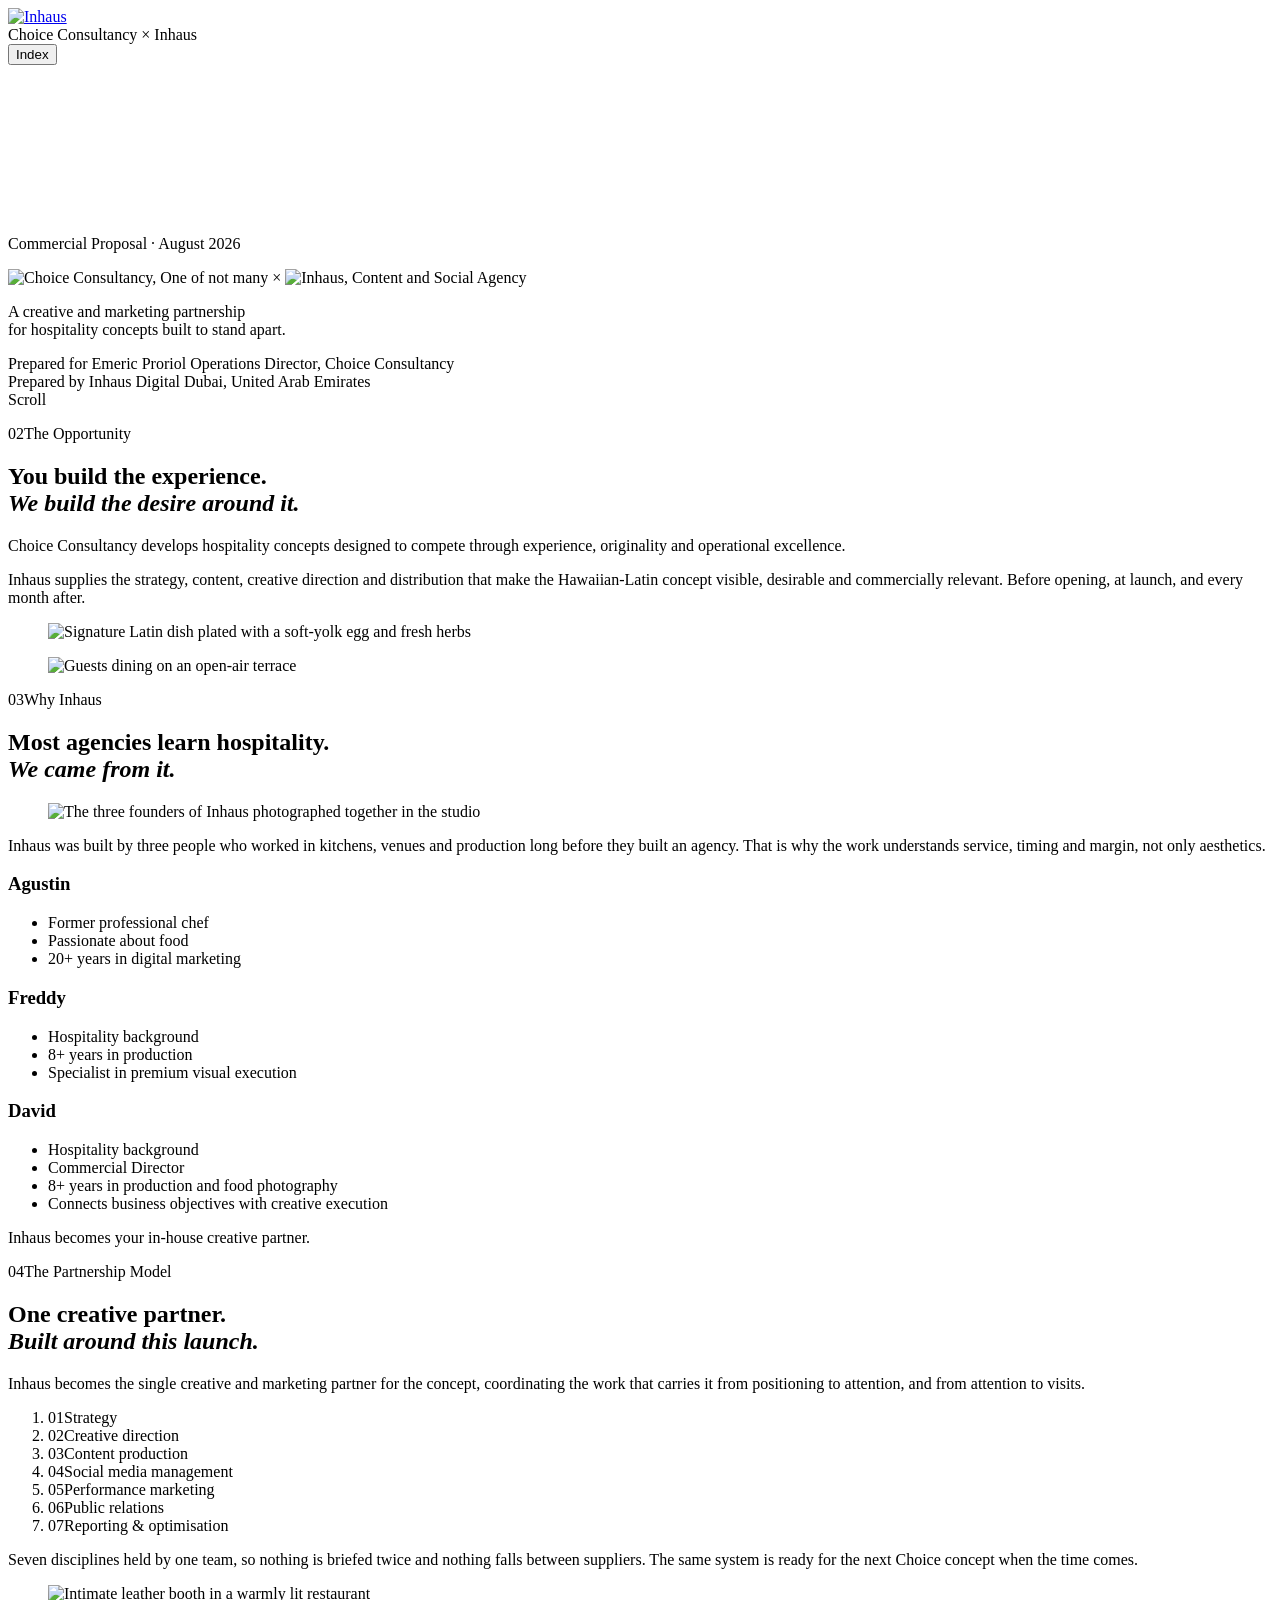
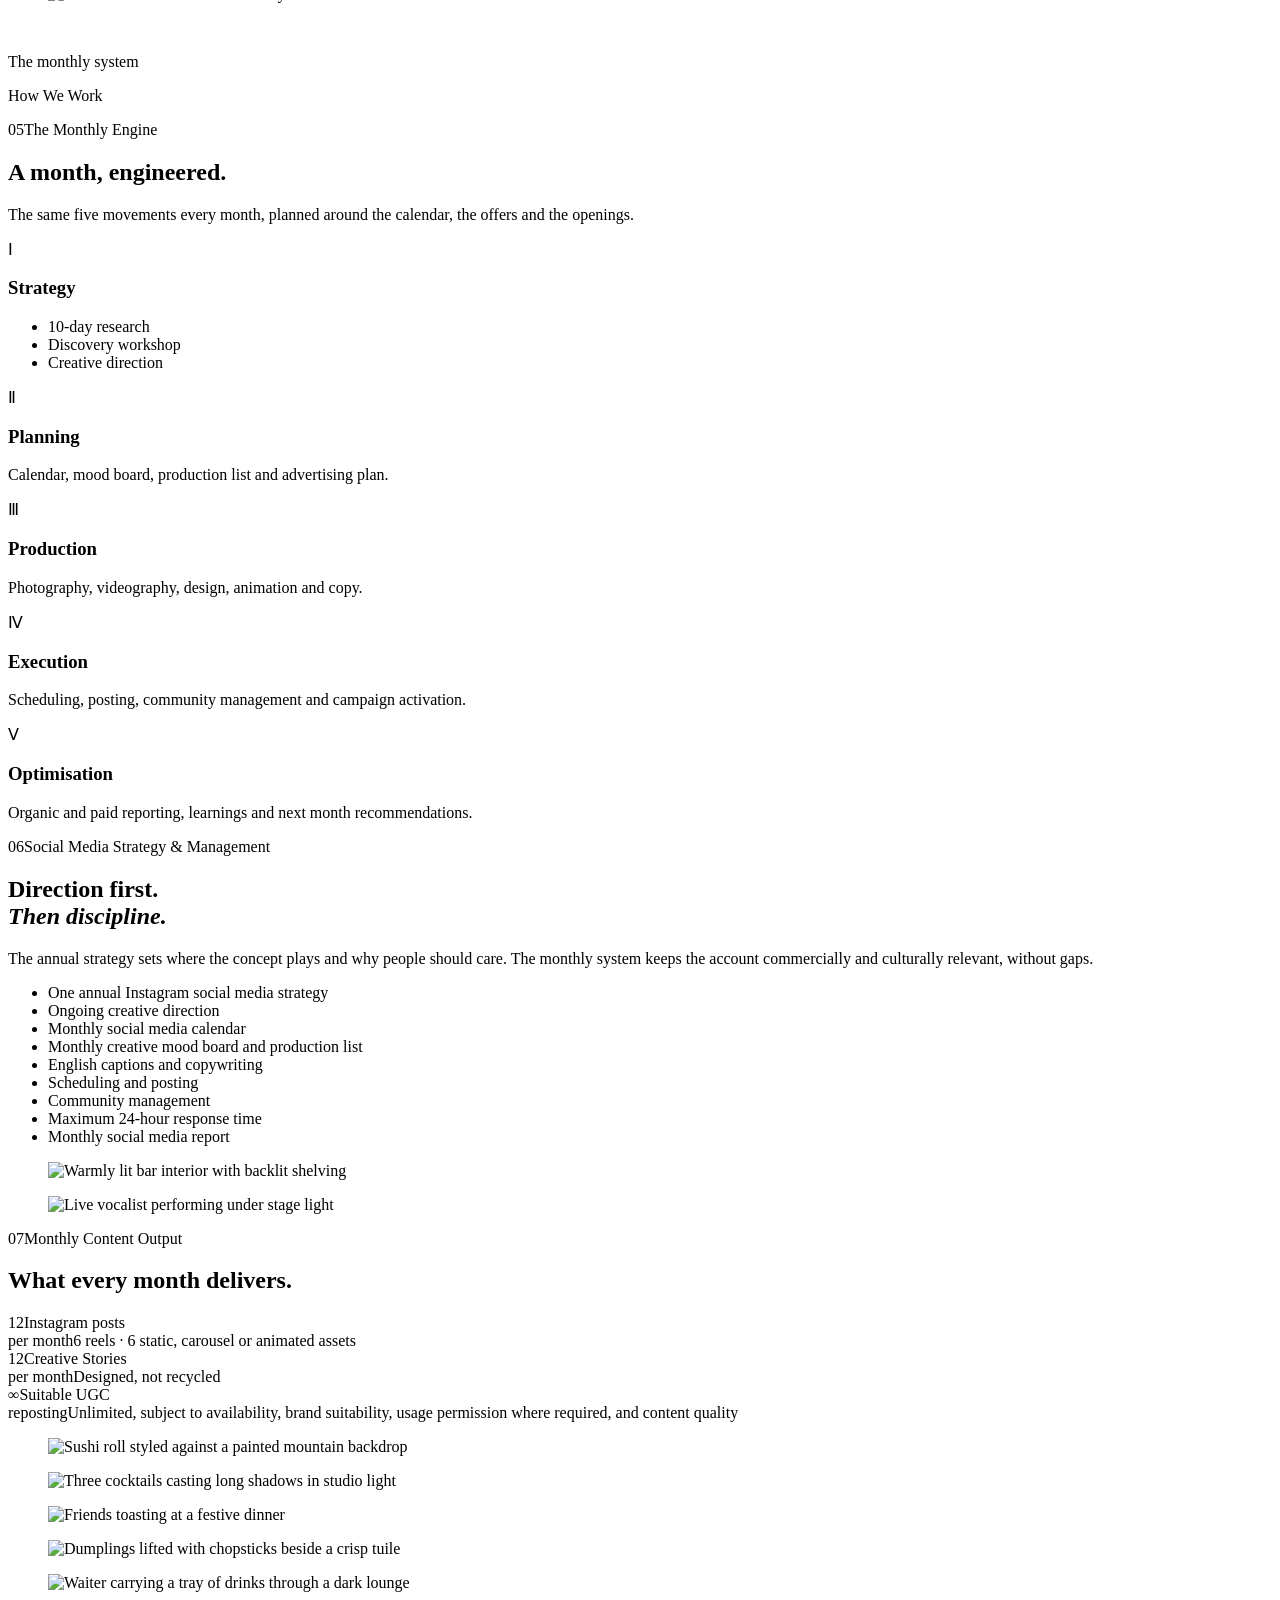
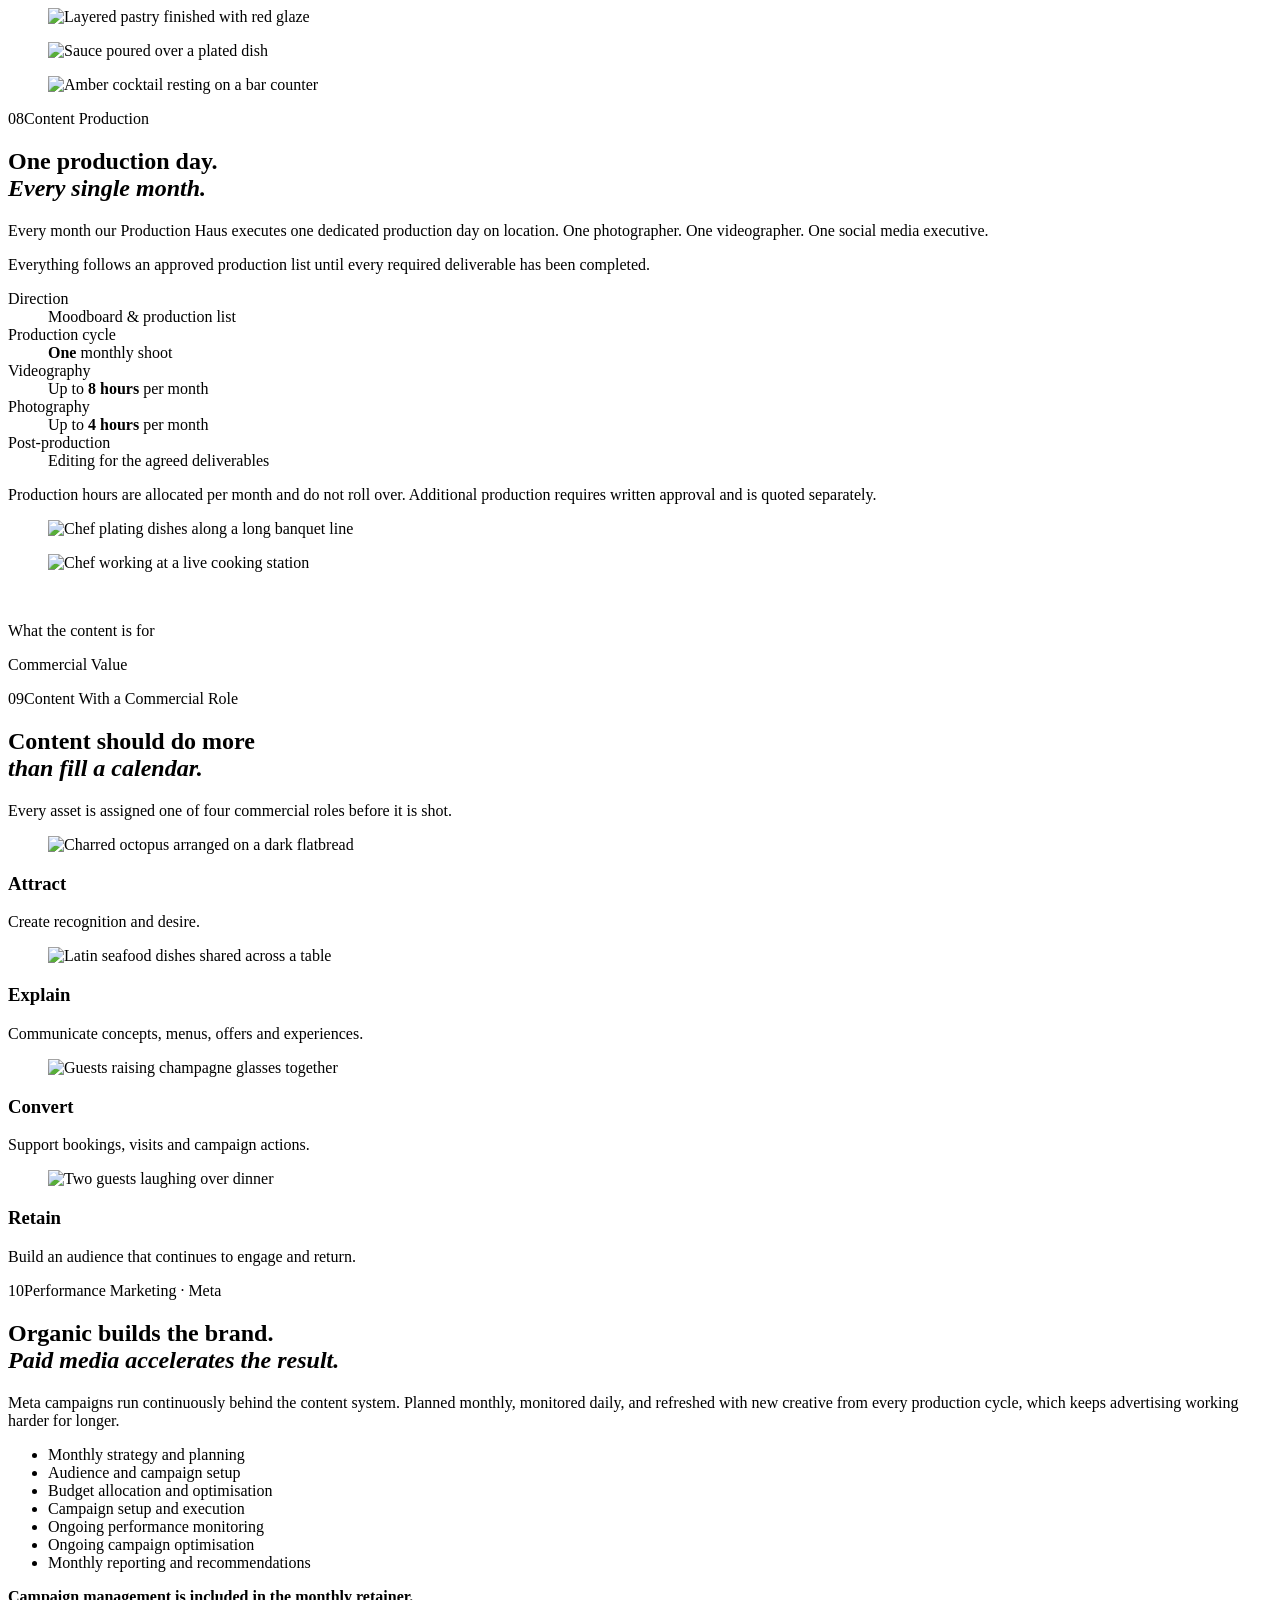
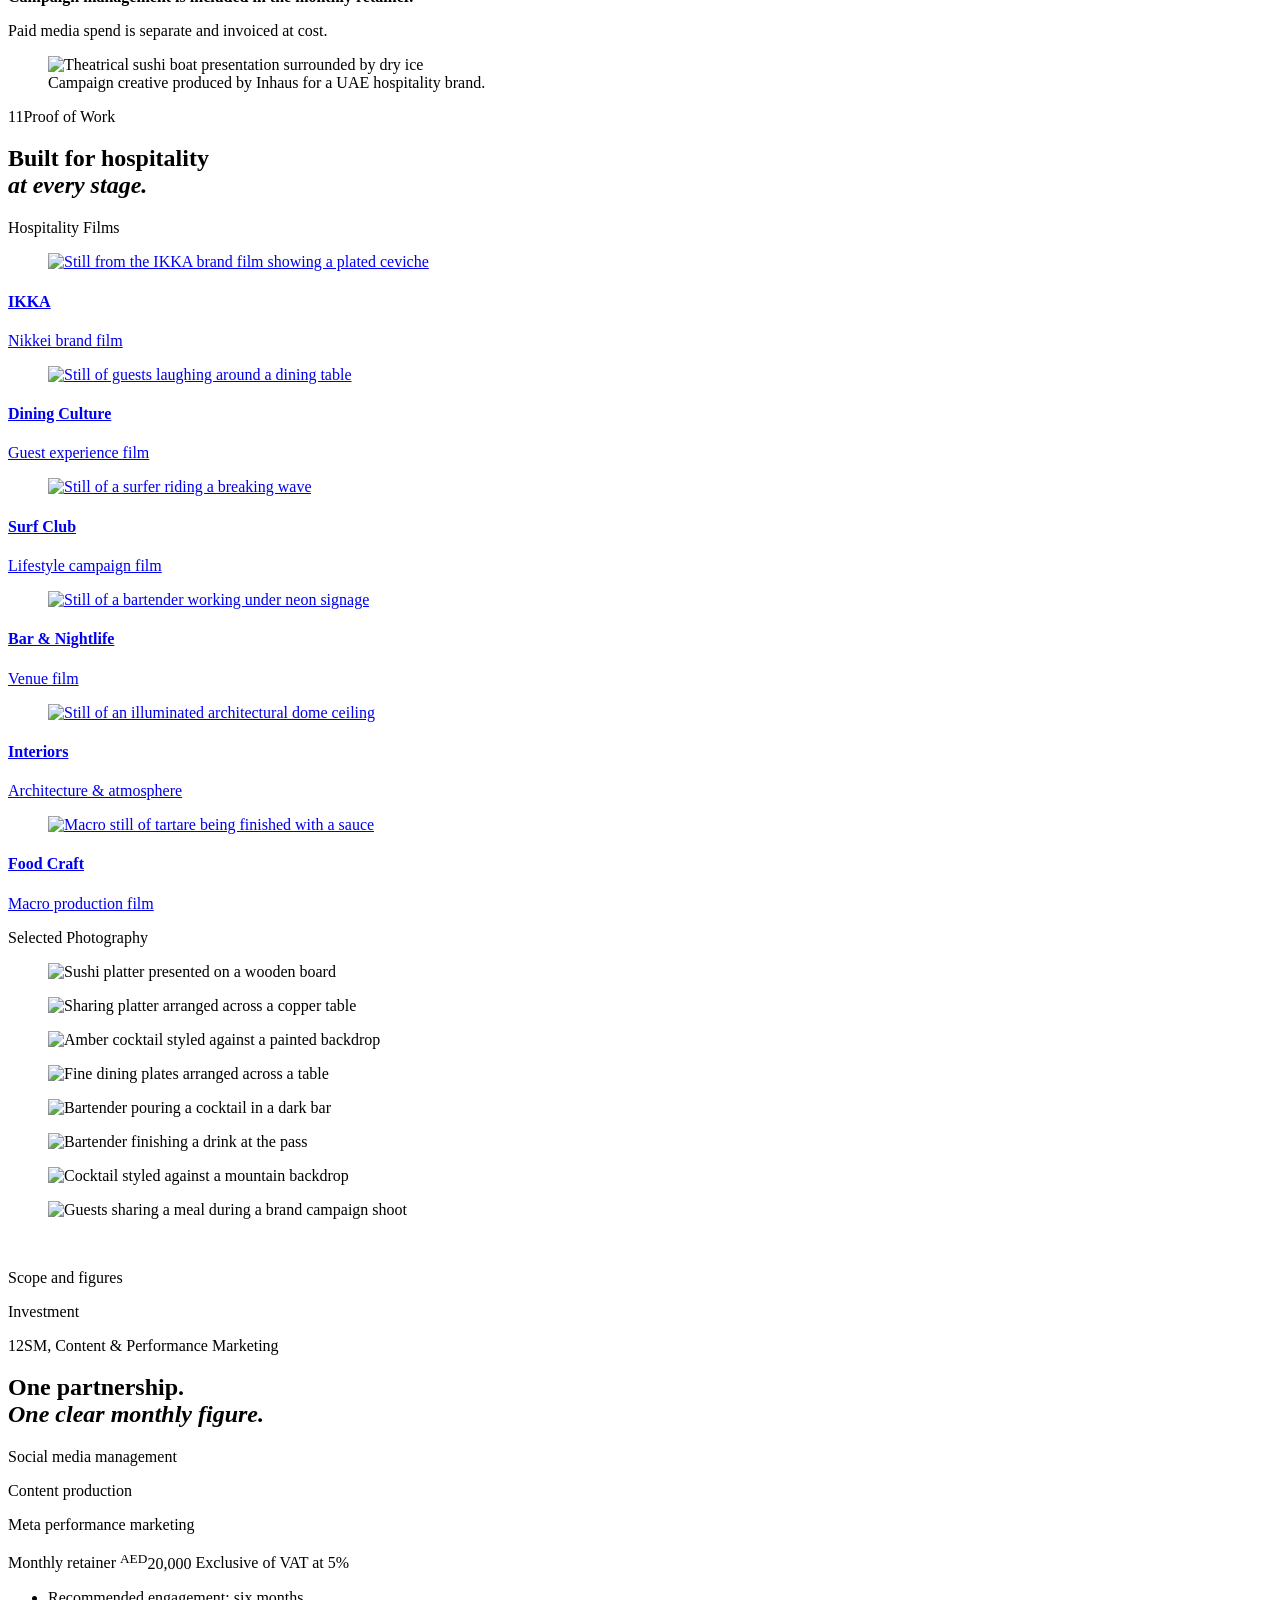
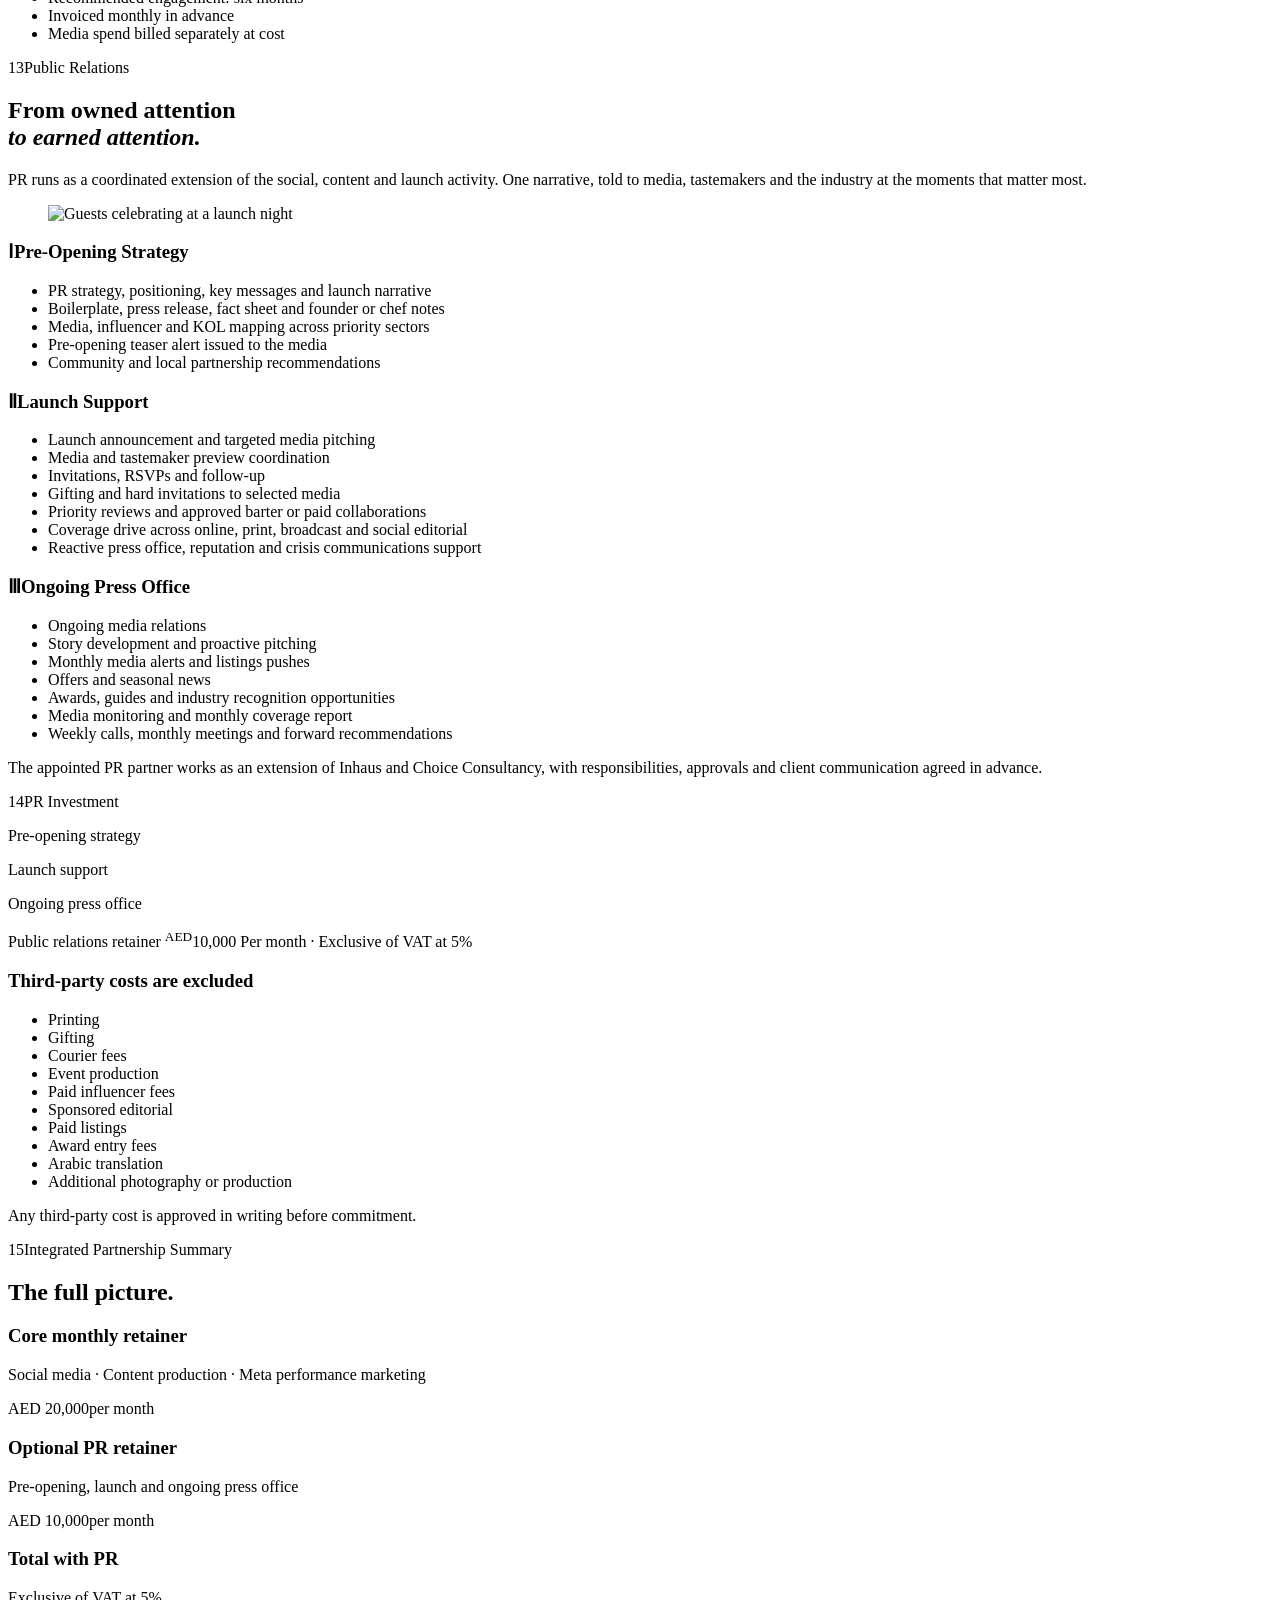
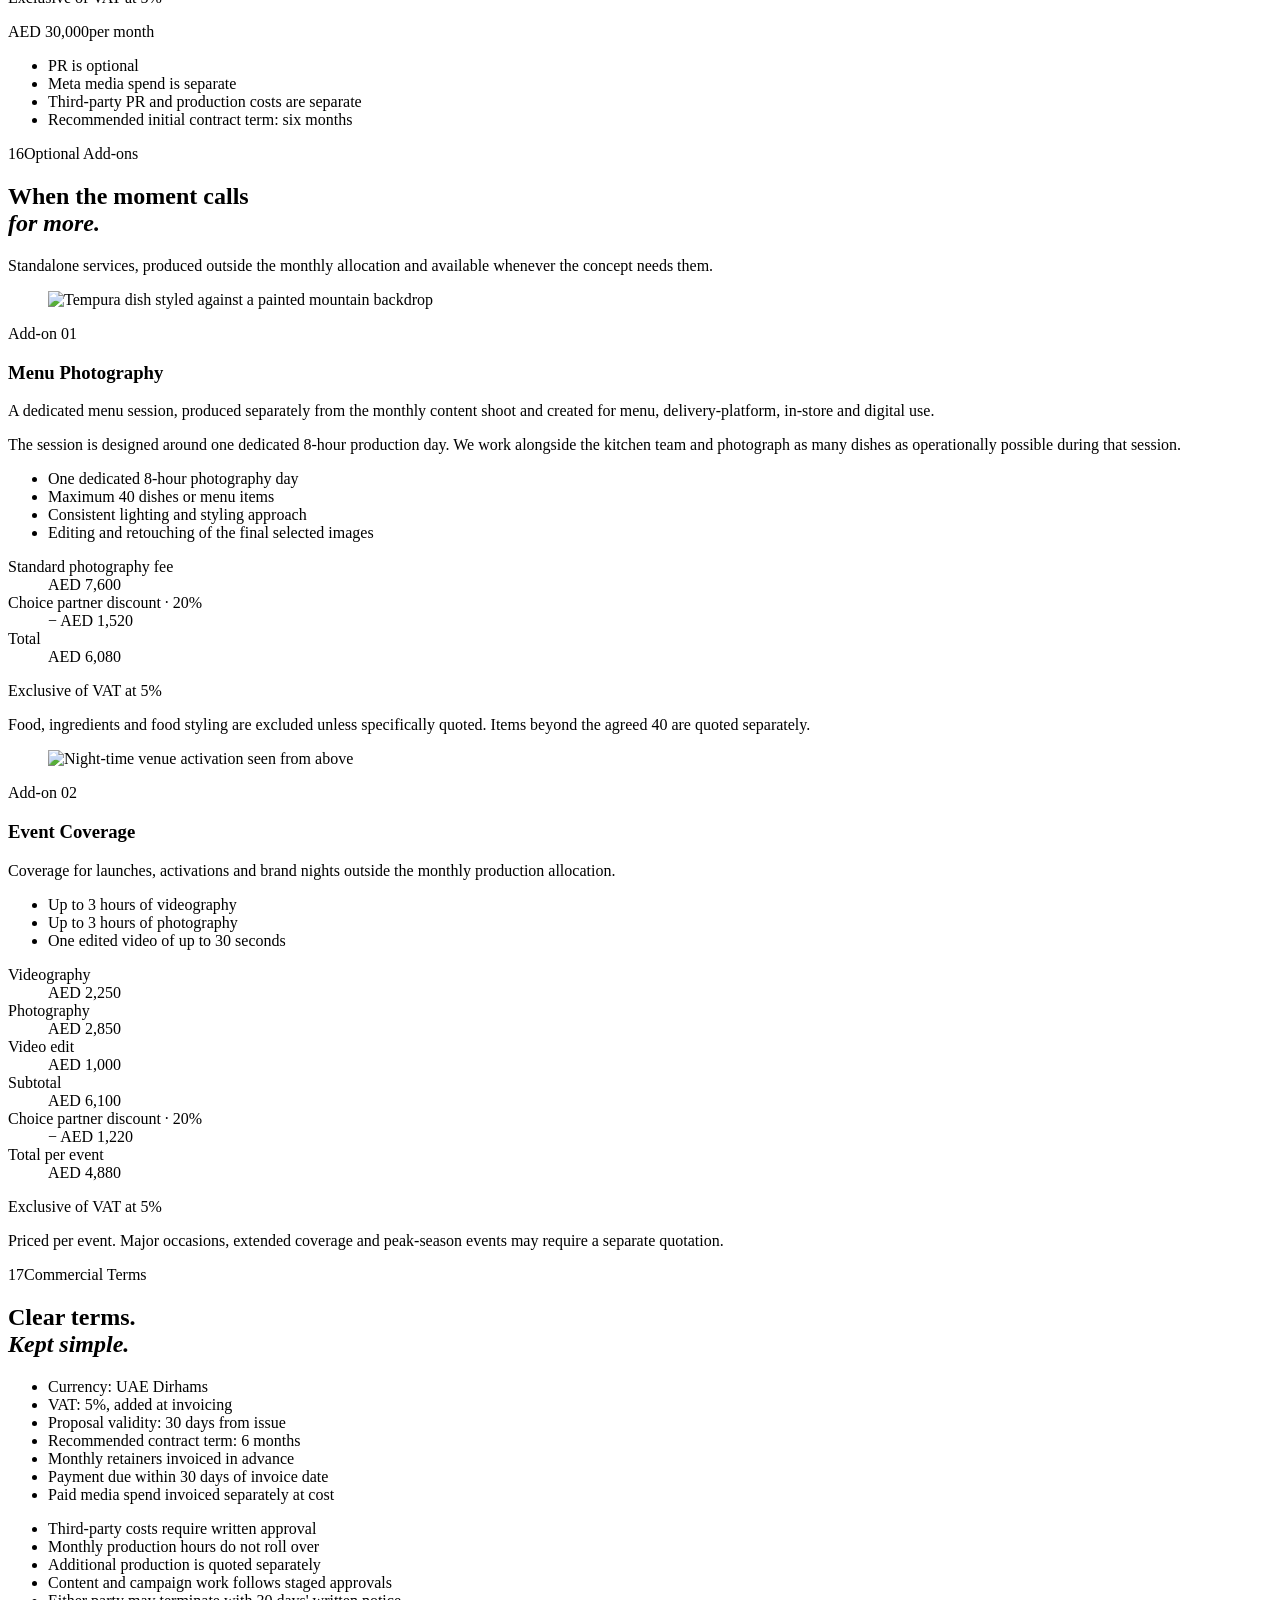
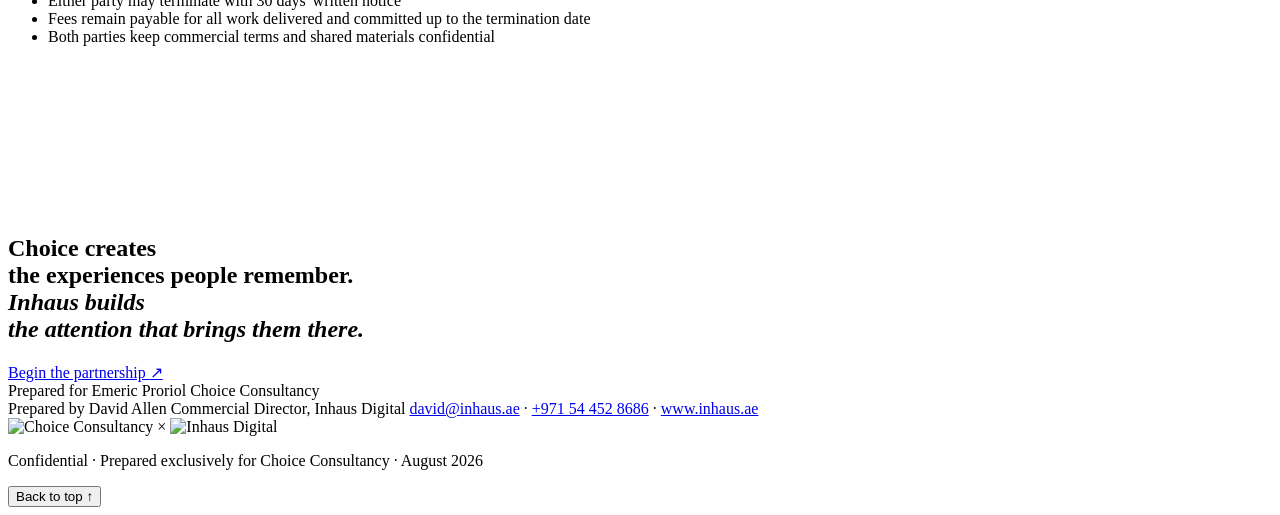
==== index.html @ 847317f6 "Add files via upload" ====
<!DOCTYPE html>
<html lang="en">
<head>
<meta charset="UTF-8">
<meta name="viewport" content="width=device-width, initial-scale=1.0">
<meta name="robots" content="noindex, nofollow">
<title>Choice Consultancy × Inhaus — A Creative &amp; Marketing Partnership</title>
<meta name="description" content="A creative, content and marketing partnership for hospitality concepts built to stand apart. Prepared for Choice Consultancy by Inhaus Digital.">
<link rel="icon" type="image/png" href="assets/logos/choice-mark.png">
<link rel="preload" as="image" href="assets/posters/opening.jpg">
<link rel="stylesheet" href="css/styles.css">
</head>
<body>

<div class="progress" aria-hidden="true"><span id="progressBar"></span></div>

<header class="topbar" id="topbar">
  <a class="topbar-brand" href="#opening" aria-label="Back to top">
    <img src="assets/logos/inhaus-cream.png" alt="Inhaus" class="topbar-logo">
  </a>
  <div class="topbar-phase" id="phaseLabel" aria-hidden="true">Choice Consultancy × Inhaus</div>
  <button class="topbar-index" id="indexBtn" aria-haspopup="dialog" aria-expanded="false">Index</button>
</header>

<nav class="rail" id="rail" aria-label="Section navigation"></nav>

<div class="index-overlay" id="indexOverlay" role="dialog" aria-modal="true" aria-label="Presentation index" hidden>
  <div class="index-inner">
    <p class="index-eyebrow">Choice Consultancy × Inhaus</p>
    <ol class="index-list">
      <li><a href="#opening" data-close>Introduction</a></li>
      <li><a href="#opportunity" data-close>Understanding</a></li>
      <li><a href="#why-inhaus" data-close>Why Inhaus</a></li>
      <li><a href="#partnership" data-close>The Partnership</a></li>
      <li><a href="#engine" data-close>How We Work</a></li>
      <li><a href="#social" data-close>What We Deliver</a></li>
      <li><a href="#roles" data-close>Commercial Value</a></li>
      <li><a href="#proof" data-close>Proof</a></li>
      <li><a href="#investment" data-close>Investment</a></li>
      <li><a href="#close" data-close>Let's Build Together</a></li>
    </ol>
    <button class="index-close" id="indexClose">Close</button>
  </div>
</div>

<main>

<!-- ═══════════ 01 · OPENING ═══════════ -->
<section class="hero" id="opening" data-phase="Introduction">
  <div class="hero-sticky">
    <div class="hero-media" aria-hidden="true">
      <video id="heroVideo" class="hero-video" autoplay muted loop playsinline preload="auto" poster="assets/posters/opening.jpg">
        <source src="assets/video/opening.webm" type="video/webm">
        <source src="assets/video/opening.mp4" type="video/mp4">
      </video>
      <div class="hero-shade"></div>
    </div>
    <div class="hero-content">
      <p class="hero-eyebrow reveal">Commercial Proposal · August 2026</p>
      <div class="hero-lockup reveal d1">
        <img src="assets/logos/choice-logo.png" alt="Choice Consultancy, One of not many" class="hero-choice-logo">
        <span class="hero-x" aria-hidden="true">×</span>
        <img src="assets/logos/inhaus-cream.png" alt="Inhaus, Content and Social Agency" class="hero-inhaus">
      </div>
      <div class="hero-line" aria-hidden="true"><span id="heroLine"></span></div>
      <p class="hero-sub reveal d2">A creative and marketing partnership<br>for hospitality concepts built to stand apart.</p>
      <div class="hero-meta reveal d3">
        <div>
          <span class="meta-label">Prepared for</span>
          <span class="meta-value">Emeric Proriol</span>
          <span class="meta-small">Operations Director, Choice Consultancy</span>
        </div>
        <div>
          <span class="meta-label">Prepared by</span>
          <span class="meta-value">Inhaus Digital</span>
          <span class="meta-small">Dubai, United Arab Emirates</span>
        </div>
      </div>
    </div>
    <div class="scroll-cue" aria-hidden="true"><span></span>Scroll</div>
  </div>
</section>

<!-- ═══════════ 02 · THE OPPORTUNITY ═══════════ -->
<section class="section" id="opportunity" data-phase="Understanding">
  <div class="wrap">
    <p class="eyebrow reveal"><span class="num">02</span>The Opportunity</p>
    <h2 class="reveal wide">You build the experience.<br><em>We build the desire around it.</em></h2>
    <div class="editorial">
      <div class="editorial-copy">
        <p class="lead reveal d1">Choice Consultancy develops hospitality concepts designed to compete through experience, originality and operational excellence.</p>
        <p class="reveal d2">Inhaus supplies the strategy, content, creative direction and distribution that make the Hawaiian‑Latin concept visible, desirable and commercially relevant. Before opening, at launch, and every month after.</p>
      </div>
      <div class="editorial-media">
        <figure class="editorial-lead reveal-img">
          <img src="assets/images/latin-signature.jpg" alt="Signature Latin dish plated with a soft-yolk egg and fresh herbs" loading="lazy">
        </figure>
        <figure class="editorial-inset reveal-img d2">
          <img src="assets/images/rooftop-night.jpg" alt="Guests dining on an open-air terrace" loading="lazy">
        </figure>
      </div>
    </div>
  </div>
</section>

<!-- ═══════════ 03 · WHY INHAUS ═══════════ -->
<section class="section alt" id="why-inhaus" data-phase="Why Inhaus">
  <div class="wrap">
    <p class="eyebrow reveal"><span class="num">03</span>Why Inhaus</p>
    <h2 class="statement reveal">Most agencies learn hospitality.<br><em>We came from it.</em></h2>
    <figure class="founders reveal-img">
      <img src="assets/images/founders.jpg" alt="The three founders of Inhaus photographed together in the studio" loading="lazy">
    </figure>
    <div class="why-grid">
      <p class="lead reveal">Inhaus was built by three people who worked in kitchens, venues and production long before they built an agency. That is why the work understands service, timing and margin, not only aesthetics.</p>
      <div class="founders-list">
        <article class="founder reveal d1">
          <h3>Agustin</h3>
          <ul>
            <li>Former professional chef</li>
            <li>Passionate about food</li>
            <li>20+ years in digital marketing</li>
          </ul>
        </article>
        <article class="founder reveal d2">
          <h3>Freddy</h3>
          <ul>
            <li>Hospitality background</li>
            <li>8+ years in production</li>
            <li>Specialist in premium visual execution</li>
          </ul>
        </article>
        <article class="founder reveal d3">
          <h3>David</h3>
          <ul>
            <li>Hospitality background</li>
            <li>Commercial Director</li>
            <li>8+ years in production and food photography</li>
            <li>Connects business objectives with creative execution</li>
          </ul>
        </article>
      </div>
    </div>
    <p class="pull reveal d4">Inhaus becomes your in‑house creative partner.</p>
  </div>
</section>

<!-- ═══════════ 04 · PARTNERSHIP MODEL ═══════════ -->
<section class="section" id="partnership" data-phase="The Partnership">
  <div class="wrap">
    <p class="eyebrow reveal"><span class="num">04</span>The Partnership Model</p>
    <div class="split">
      <div class="split-copy">
        <h2 class="reveal">One creative partner.<br><em>Built around this launch.</em></h2>
        <p class="lead reveal d1">Inhaus becomes the single creative and marketing partner for the concept, coordinating the work that carries it from positioning to attention, and from attention to visits.</p>
        <ol class="system reveal d2" aria-label="The integrated partnership model">
          <li><span>01</span>Strategy</li>
          <li><span>02</span>Creative direction</li>
          <li><span>03</span>Content production</li>
          <li><span>04</span>Social media management</li>
          <li><span>05</span>Performance marketing</li>
          <li><span>06</span>Public relations</li>
          <li><span>07</span>Reporting &amp; optimisation</li>
        </ol>
        <p class="note reveal d3">Seven disciplines held by one team, so nothing is briefed twice and nothing falls between suppliers. The same system is ready for the next Choice concept when the time comes.</p>
      </div>
      <figure class="split-media tall reveal-img">
        <img src="assets/images/venue-booth.jpg" alt="Intimate leather booth in a warmly lit restaurant" loading="lazy">
      </figure>
    </div>
  </div>
</section>

<!-- ─── CHAPTER DIVIDER ─── -->
<section class="divider" id="div-work" aria-label="Chapter: How we work">
  <img src="assets/images/dining-room.jpg" alt="" aria-hidden="true" loading="lazy">
  <div class="divider-inner">
    <p class="divider-num reveal">The monthly system</p>
    <p class="divider-title reveal d1">How We Work</p>
  </div>
</section>

<!-- ═══════════ 05 · THE MONTHLY ENGINE ═══════════ -->
<section class="section alt" id="engine" data-phase="How We Work">
  <div class="wrap">
    <p class="eyebrow reveal"><span class="num">05</span>The Monthly Engine</p>
    <h2 class="reveal">A month, engineered.</h2>
    <p class="lead narrow reveal d1">The same five movements every month, planned around the calendar, the offers and the openings.</p>
    <div class="engine">
      <div class="engine-step reveal">
        <span class="engine-num">Ⅰ</span><h3>Strategy</h3>
        <ul class="engine-sub">
          <li>10‑day research</li>
          <li>Discovery workshop</li>
          <li>Creative direction</li>
        </ul>
      </div>
      <div class="engine-step reveal d1"><span class="engine-num">Ⅱ</span><h3>Planning</h3><p>Calendar, mood board, production list and advertising plan.</p></div>
      <div class="engine-step reveal d2"><span class="engine-num">Ⅲ</span><h3>Production</h3><p>Photography, videography, design, animation and copy.</p></div>
      <div class="engine-step reveal d3"><span class="engine-num">Ⅳ</span><h3>Execution</h3><p>Scheduling, posting, community management and campaign activation.</p></div>
      <div class="engine-step reveal d4"><span class="engine-num">Ⅴ</span><h3>Optimisation</h3><p>Organic and paid reporting, learnings and next month recommendations.</p></div>
    </div>
  </div>
</section>

<!-- ═══════════ 06 · SOCIAL MEDIA ═══════════ -->
<section class="section" id="social" data-phase="What We Deliver">
  <div class="wrap">
    <p class="eyebrow reveal"><span class="num">06</span>Social Media Strategy &amp; Management</p>
    <div class="split">
      <div class="split-copy">
        <h2 class="reveal">Direction first.<br><em>Then discipline.</em></h2>
        <p class="lead reveal d1">The annual strategy sets where the concept plays and why people should care. The monthly system keeps the account commercially and culturally relevant, without gaps.</p>
        <ul class="scope reveal d2" aria-label="Social media scope">
          <li>One annual Instagram social media strategy</li>
          <li>Ongoing creative direction</li>
          <li>Monthly social media calendar</li>
          <li>Monthly creative mood board and production list</li>
          <li>English captions and copywriting</li>
          <li>Scheduling and posting</li>
          <li>Community management</li>
          <li>Maximum 24‑hour response time</li>
          <li>Monthly social media report</li>
        </ul>
      </div>
      <div class="stack offset">
        <figure class="reveal-img"><img src="assets/images/bar-interior.jpg" alt="Warmly lit bar interior with backlit shelving" loading="lazy"></figure>
        <figure class="reveal-img d1"><img src="assets/images/performer-stage.jpg" alt="Live vocalist performing under stage light" loading="lazy"></figure>
      </div>
    </div>
  </div>
</section>

<!-- ═══════════ 07 · MONTHLY OUTPUT ═══════════ -->
<section class="section alt" id="output" data-phase="What We Deliver">
  <div class="wrap">
    <p class="eyebrow reveal"><span class="num">07</span>Monthly Content Output</p>
    <h2 class="reveal">What every month delivers.</h2>
    <div class="stats">
      <div class="stat reveal"><span class="stat-num" data-count="12">12</span><span class="stat-label">Instagram posts<br>per month</span><span class="stat-sub">6 reels · 6 static, carousel or animated assets</span></div>
      <div class="stat reveal d1"><span class="stat-num" data-count="12">12</span><span class="stat-label">Creative Stories<br>per month</span><span class="stat-sub">Designed, not recycled</span></div>
      <div class="stat reveal d2"><span class="stat-num stat-inf">∞</span><span class="stat-label">Suitable UGC<br>reposting</span><span class="stat-sub">Unlimited, subject to availability, brand suitability, usage permission where required, and content quality</span></div>
    </div>
  </div>
  <div class="strip" aria-label="Selected work from the Inhaus hospitality portfolio">
    <figure class="reveal-img"><img src="assets/images/menu-sushi.jpg" alt="Sushi roll styled against a painted mountain backdrop" loading="lazy"></figure>
    <figure class="reveal-img d1"><img src="assets/images/cocktails-trio.jpg" alt="Three cocktails casting long shadows in studio light" loading="lazy"></figure>
    <figure class="reveal-img d2"><img src="assets/images/festive-cheers.jpg" alt="Friends toasting at a festive dinner" loading="lazy"></figure>
    <figure class="reveal-img d3"><img src="assets/images/dumplings-tuile.jpg" alt="Dumplings lifted with chopsticks beside a crisp tuile" loading="lazy"></figure>
    <figure class="reveal-img d4"><img src="assets/images/waiter-tray.jpg" alt="Waiter carrying a tray of drinks through a dark lounge" loading="lazy"></figure>
    <figure class="reveal-img d5"><img src="assets/images/dessert-baklava.jpg" alt="Layered pastry finished with red glaze" loading="lazy"></figure>
    <figure class="reveal-img"><img src="assets/images/dish-pour.jpg" alt="Sauce poured over a plated dish" loading="lazy"></figure>
    <figure class="reveal-img d1"><img src="assets/images/cocktail-bar.jpg" alt="Amber cocktail resting on a bar counter" loading="lazy"></figure>
  </div>
</section>

<!-- ═══════════ 08 · CONTENT PRODUCTION ═══════════ -->
<section class="section" id="production" data-phase="What We Deliver">
  <div class="wrap">
    <p class="eyebrow reveal"><span class="num">08</span>Content Production</p>
    <div class="split">
      <div class="split-copy">
        <h2 class="reveal">One production day.<br><em>Every single month.</em></h2>
        <p class="lead reveal d1">Every month our Production Haus executes one dedicated production day on location. One photographer. One videographer. One social media executive.</p>
        <p class="reveal d2">Everything follows an approved production list until every required deliverable has been completed.</p>
        <dl class="alloc reveal d3" aria-label="Monthly production allocation">
          <div><dt>Direction</dt><dd>Moodboard &amp; production list</dd></div>
          <div><dt>Production cycle</dt><dd><strong>One</strong> monthly shoot</dd></div>
          <div><dt>Videography</dt><dd>Up to <strong>8 hours</strong> per month</dd></div>
          <div><dt>Photography</dt><dd>Up to <strong>4 hours</strong> per month</dd></div>
          <div><dt>Post‑production</dt><dd>Editing for the agreed deliverables</dd></div>
        </dl>
        <p class="note reveal d4">Production hours are allocated per month and do not roll over. Additional production requires written approval and is quoted separately.</p>
      </div>
      <div class="stack">
        <figure class="reveal-img"><img src="assets/images/chef-plating.jpg" alt="Chef plating dishes along a long banquet line" loading="lazy"></figure>
        <figure class="reveal-img d1"><img src="assets/images/live-cooking.jpg" alt="Chef working at a live cooking station" loading="lazy"></figure>
      </div>
    </div>
  </div>
</section>

<!-- ─── CHAPTER DIVIDER ─── -->
<section class="divider" id="div-value" aria-label="Chapter: Commercial value">
  <img src="assets/images/lobby-resort.jpg" alt="" aria-hidden="true" loading="lazy">
  <div class="divider-inner">
    <p class="divider-num reveal">What the content is for</p>
    <p class="divider-title reveal d1">Commercial Value</p>
  </div>
</section>

<!-- ═══════════ 09 · COMMERCIAL ROLES ═══════════ -->
<section class="section alt" id="roles" data-phase="Commercial Value">
  <div class="wrap">
    <p class="eyebrow reveal"><span class="num">09</span>Content With a Commercial Role</p>
    <h2 class="reveal">Content should do more<br><em>than fill a calendar.</em></h2>
    <p class="lead narrow reveal d1">Every asset is assigned one of four commercial roles before it is shot.</p>
    <div class="roles">
      <article class="role reveal-img">
        <figure><img src="assets/images/octopus-flatbread.jpg" alt="Charred octopus arranged on a dark flatbread" loading="lazy"></figure>
        <h3>Attract</h3><p>Create recognition and desire.</p>
      </article>
      <article class="role reveal-img d1">
        <figure><img src="assets/images/latin-spread.jpg" alt="Latin seafood dishes shared across a table" loading="lazy"></figure>
        <h3>Explain</h3><p>Communicate concepts, menus, offers and experiences.</p>
      </article>
      <article class="role reveal-img d2">
        <figure><img src="assets/images/cheers-champagne.jpg" alt="Guests raising champagne glasses together" loading="lazy"></figure>
        <h3>Convert</h3><p>Support bookings, visits and campaign actions.</p>
      </article>
      <article class="role reveal-img d3">
        <figure><img src="assets/images/guests-laughing.jpg" alt="Two guests laughing over dinner" loading="lazy"></figure>
        <h3>Retain</h3><p>Build an audience that continues to engage and return.</p>
      </article>
    </div>
  </div>
</section>

<!-- ═══════════ 10 · PERFORMANCE MARKETING ═══════════ -->
<section class="section" id="performance" data-phase="Commercial Value">
  <div class="wrap">
    <p class="eyebrow reveal"><span class="num">10</span>Performance Marketing · Meta</p>
    <div class="split">
      <div class="split-copy">
        <h2 class="reveal">Organic builds the brand.<br><em>Paid media accelerates the result.</em></h2>
        <p class="lead reveal d1">Meta campaigns run continuously behind the content system. Planned monthly, monitored daily, and refreshed with new creative from every production cycle, which keeps advertising working harder for longer.</p>
        <ul class="scope reveal d2" aria-label="Performance marketing scope">
          <li>Monthly strategy and planning</li>
          <li>Audience and campaign setup</li>
          <li>Budget allocation and optimisation</li>
          <li>Campaign setup and execution</li>
          <li>Ongoing performance monitoring</li>
          <li>Ongoing campaign optimisation</li>
          <li>Monthly reporting and recommendations</li>
        </ul>
        <div class="callout reveal d3">
          <p><strong>Campaign management is included in the monthly retainer.</strong></p>
          <p>Paid media spend is separate and invoiced at cost.</p>
        </div>
      </div>
      <figure class="split-media reveal-img">
        <img src="assets/images/sushi-boat.jpg" alt="Theatrical sushi boat presentation surrounded by dry ice" loading="lazy">
        <figcaption>Campaign creative produced by Inhaus for a UAE hospitality brand.</figcaption>
      </figure>
    </div>
  </div>
</section>

<!-- ═══════════ 11 · PROOF OF WORK ═══════════ -->
<section class="section alt" id="proof" data-phase="Proof">
  <div class="wrap">
    <p class="eyebrow reveal"><span class="num">11</span>Proof of Work</p>
    <h2 class="reveal">Built for hospitality<br><em>at every stage.</em></h2>

    
    <p class="gallery-label reveal">Hospitality Films</p>
    <div class="gallery">
      <a class="film reveal-img" href="https://youtu.be/Qr1W4vvsfq8" target="_blank" rel="noopener noreferrer">
        <figure><img src="assets/images/film-ikka.jpg" alt="Still from the IKKA brand film showing a plated ceviche" loading="lazy"><span class="film-play" aria-hidden="true"></span></figure>
        <h4>IKKA</h4><p>Nikkei brand film</p>
      </a>
      <a class="film reveal-img d1" href="https://www.youtube.com/watch?v=CJ-Zrvx49TE" target="_blank" rel="noopener noreferrer">
        <figure><img src="assets/images/film-dining.jpg" alt="Still of guests laughing around a dining table" loading="lazy"><span class="film-play" aria-hidden="true"></span></figure>
        <h4>Dining Culture</h4><p>Guest experience film</p>
      </a>
      <a class="film reveal-img d2" href="https://www.youtube.com/watch?v=pXNhlKFeU_4" target="_blank" rel="noopener noreferrer">
        <figure><img src="assets/images/film-surf.jpg" alt="Still of a surfer riding a breaking wave" loading="lazy"><span class="film-play" aria-hidden="true"></span></figure>
        <h4>Surf Club</h4><p>Lifestyle campaign film</p>
      </a>
      <a class="film reveal-img" href="https://drive.google.com/file/d/10b3ksxgnRrPblBEIADhumYGjs6QTHwaR/view" target="_blank" rel="noopener noreferrer">
        <figure><img src="assets/images/film-bar.jpg" alt="Still of a bartender working under neon signage" loading="lazy"><span class="film-play" aria-hidden="true"></span></figure>
        <h4>Bar &amp; Nightlife</h4><p>Venue film</p>
      </a>
      <a class="film reveal-img d1" href="https://drive.google.com/file/d/1VyAjeeT-ML1ZsDgC1u_G7TVFrgyz4LH9/view" target="_blank" rel="noopener noreferrer">
        <figure><img src="assets/images/film-interiors.jpg" alt="Still of an illuminated architectural dome ceiling" loading="lazy"><span class="film-play" aria-hidden="true"></span></figure>
        <h4>Interiors</h4><p>Architecture &amp; atmosphere</p>
      </a>
      <a class="film reveal-img d2" href="https://drive.google.com/file/d/1SdpGCbtQAL15CY02ydw0LgO4mGleCA8z/view" target="_blank" rel="noopener noreferrer">
        <figure><img src="assets/images/film-craft.jpg" alt="Macro still of tartare being finished with a sauce" loading="lazy"><span class="film-play" aria-hidden="true"></span></figure>
        <h4>Food Craft</h4><p>Macro production film</p>
      </a>
    </div>

    <p class="gallery-label reveal">Selected Photography</p>
    <div class="photo-grid">
      <figure class="reveal-img"><img src="assets/images/sushi-platter.jpg" alt="Sushi platter presented on a wooden board" loading="lazy"></figure>
      <figure class="reveal-img d1"><img src="assets/images/platter-spread.jpg" alt="Sharing platter arranged across a copper table" loading="lazy"></figure>
      <figure class="reveal-img d2"><img src="assets/images/menu-amber.jpg" alt="Amber cocktail styled against a painted backdrop" loading="lazy"></figure>
      <figure class="reveal-img d3"><img src="assets/images/table-spread.jpg" alt="Fine dining plates arranged across a table" loading="lazy"></figure>
      <figure class="reveal-img"><img src="assets/images/bartender-pour.jpg" alt="Bartender pouring a cocktail in a dark bar" loading="lazy"></figure>
      <figure class="reveal-img d1"><img src="assets/images/dessert-plate.jpg" alt="Bartender finishing a drink at the pass" loading="lazy"></figure>
      <figure class="reveal-img d2"><img src="assets/images/menu-cocktail.jpg" alt="Cocktail styled against a mountain backdrop" loading="lazy"></figure>
      <figure class="reveal-img d3"><img src="assets/images/campaign-brand.jpg" alt="Guests sharing a meal during a brand campaign shoot" loading="lazy"></figure>
    </div>
  </div>
</section>

<!-- ─── CHAPTER DIVIDER ─── -->
<section class="divider" id="div-invest" aria-label="Chapter: Investment">
  <img src="assets/images/lounge-pergola.jpg" alt="" aria-hidden="true" loading="lazy">
  <div class="divider-inner">
    <p class="divider-num reveal">Scope and figures</p>
    <p class="divider-title reveal d1">Investment</p>
  </div>
</section>

<!-- ═══════════ 12 · CORE INVESTMENT ═══════════ -->
<section class="section paper" id="investment" data-phase="Investment">
  <div class="wrap">
    <p class="eyebrow reveal"><span class="num">12</span>SM, Content &amp; Performance Marketing</p>
    <h2 class="reveal">One partnership.<br><em>One clear monthly figure.</em></h2>
    <div class="invest">
      <div class="invest-scope reveal d1">
        <p>Social media management</p>
        <p>Content production</p>
        <p>Meta performance marketing</p>
      </div>
      <div class="invest-figure reveal d2">
        <span class="invest-label">Monthly retainer</span>
        <span class="invest-amount"><sup>AED</sup><span data-count="20000">20,000</span></span>
        <span class="invest-vat">Exclusive of VAT at 5%</span>
      </div>
    </div>
    <ul class="terms-mini reveal d3">
      <li>Recommended engagement: six months</li>
      <li>Invoiced monthly in advance</li>
      <li>Media spend billed separately at cost</li>
    </ul>
  </div>
</section>

<!-- ═══════════ 13 · PUBLIC RELATIONS ═══════════ -->
<section class="section" id="pr" data-phase="Investment">
  <div class="wrap">
    <p class="eyebrow reveal"><span class="num">13</span>Public Relations</p>
    <div class="split">
      <div class="split-copy">
        <h2 class="reveal">From owned attention<br><em>to earned attention.</em></h2>
        <p class="lead reveal d1">PR runs as a coordinated extension of the social, content and launch activity. One narrative, told to media, tastemakers and the industry at the moments that matter most.</p>
      </div>
      <figure class="split-media tall reveal-img">
        <img src="assets/images/party-guests.jpg" alt="Guests celebrating at a launch night" loading="lazy">
      </figure>
    </div>
    <div class="pr-grid">
      <div class="pr-col reveal">
        <h3><span>Ⅰ</span>Pre‑Opening Strategy</h3>
        <ul>
          <li>PR strategy, positioning, key messages and launch narrative</li>
          <li>Boilerplate, press release, fact sheet and founder or chef notes</li>
          <li>Media, influencer and KOL mapping across priority sectors</li>
          <li>Pre‑opening teaser alert issued to the media</li>
          <li>Community and local partnership recommendations</li>
        </ul>
      </div>
      <div class="pr-col reveal d1">
        <h3><span>Ⅱ</span>Launch Support</h3>
        <ul>
          <li>Launch announcement and targeted media pitching</li>
          <li>Media and tastemaker preview coordination</li>
          <li>Invitations, RSVPs and follow‑up</li>
          <li>Gifting and hard invitations to selected media</li>
          <li>Priority reviews and approved barter or paid collaborations</li>
          <li>Coverage drive across online, print, broadcast and social editorial</li>
          <li>Reactive press office, reputation and crisis communications support</li>
        </ul>
      </div>
      <div class="pr-col reveal d2">
        <h3><span>Ⅲ</span>Ongoing Press Office</h3>
        <ul>
          <li>Ongoing media relations</li>
          <li>Story development and proactive pitching</li>
          <li>Monthly media alerts and listings pushes</li>
          <li>Offers and seasonal news</li>
          <li>Awards, guides and industry recognition opportunities</li>
          <li>Media monitoring and monthly coverage report</li>
          <li>Weekly calls, monthly meetings and forward recommendations</li>
        </ul>
      </div>
    </div>
    <p class="note reveal">The appointed PR partner works as an extension of Inhaus and Choice Consultancy, with responsibilities, approvals and client communication agreed in advance.</p>
  </div>
</section>

<!-- ═══════════ 14 · PR INVESTMENT ═══════════ -->
<section class="section alt" id="pr-investment" data-phase="Investment">
  <div class="wrap">
    <p class="eyebrow reveal"><span class="num">14</span>PR Investment</p>
    <div class="invest dark">
      <div class="invest-scope reveal">
        <p>Pre‑opening strategy</p>
        <p>Launch support</p>
        <p>Ongoing press office</p>
      </div>
      <div class="invest-figure reveal d1">
        <span class="invest-label">Public relations retainer</span>
        <span class="invest-amount"><sup>AED</sup><span data-count="10000">10,000</span></span>
        <span class="invest-vat">Per month · Exclusive of VAT at 5%</span>
      </div>
    </div>
    <div class="exclusions reveal d2">
      <h3>Third‑party costs are excluded</h3>
      <ul>
        <li>Printing</li><li>Gifting</li><li>Courier fees</li><li>Event production</li>
        <li>Paid influencer fees</li><li>Sponsored editorial</li><li>Paid listings</li>
        <li>Award entry fees</li><li>Arabic translation</li><li>Additional photography or production</li>
      </ul>
      <p class="note">Any third‑party cost is approved in writing before commitment.</p>
    </div>
  </div>
</section>

<!-- ═══════════ 15 · SUMMARY ═══════════ -->
<section class="section paper" id="summary" data-phase="Investment">
  <div class="wrap">
    <p class="eyebrow reveal"><span class="num">15</span>Integrated Partnership Summary</p>
    <h2 class="reveal">The full picture.</h2>
    <div class="summary">
      <div class="summary-row reveal d1">
        <div class="summary-what"><h3>Core monthly retainer</h3><p>Social media · Content production · Meta performance marketing</p></div>
        <div class="summary-amount">AED 20,000<span>per month</span></div>
      </div>
      <div class="summary-row reveal d2">
        <div class="summary-what"><h3>Optional PR retainer</h3><p>Pre‑opening, launch and ongoing press office</p></div>
        <div class="summary-amount">AED 10,000<span>per month</span></div>
      </div>
      <div class="summary-row total reveal d3">
        <div class="summary-what"><h3>Total with PR</h3><p>Exclusive of VAT at 5%</p></div>
        <div class="summary-amount">AED 30,000<span>per month</span></div>
      </div>
    </div>
    <ul class="terms-mini reveal d4">
      <li>PR is optional</li>
      <li>Meta media spend is separate</li>
      <li>Third‑party PR and production costs are separate</li>
      <li>Recommended initial contract term: six months</li>
    </ul>
  </div>
</section>

<!-- ═══════════ 16 · OPTIONAL ADD-ONS ═══════════ -->
<section class="section" id="addons" data-phase="Investment">
  <div class="wrap">
    <p class="eyebrow reveal"><span class="num">16</span>Optional Add‑ons</p>
    <h2 class="reveal">When the moment calls<br><em>for more.</em></h2>
    <p class="lead narrow reveal d1">Standalone services, produced outside the monthly allocation and available whenever the concept needs them.</p>

    <div class="addons">
      <article class="addon reveal">
        <figure><img src="assets/images/menu-tempura.jpg" alt="Tempura dish styled against a painted mountain backdrop" loading="lazy"></figure>
        <div class="addon-body">
          <p class="addon-tag">Add‑on 01</p>
          <h3>Menu Photography</h3>
          <p>A dedicated menu session, produced separately from the monthly content shoot and created for menu, delivery‑platform, in‑store and digital use.</p>
          <p>The session is designed around one dedicated 8‑hour production day. We work alongside the kitchen team and photograph as many dishes as operationally possible during that session.</p>
          <ul>
            <li>One dedicated 8‑hour photography day</li>
            <li>Maximum 40 dishes or menu items</li>
            <li>Consistent lighting and styling approach</li>
            <li>Editing and retouching of the final selected images</li>
          </ul>
          <dl class="price">
            <div><dt>Standard photography fee</dt><dd>AED 7,600</dd></div>
            <div><dt>Choice partner discount · 20%</dt><dd>− AED 1,520</dd></div>
            <div class="price-total"><dt>Total</dt><dd>AED 6,080</dd></div>
          </dl>
          <p class="addon-vat">Exclusive of VAT at 5%</p>
          <p class="note">Food, ingredients and food styling are excluded unless specifically quoted. Items beyond the agreed 40 are quoted separately.</p>
        </div>
      </article>

      <article class="addon reveal d1">
        <figure><img src="assets/images/event-night-aerial.jpg" alt="Night-time venue activation seen from above" loading="lazy"></figure>
        <div class="addon-body">
          <p class="addon-tag">Add‑on 02</p>
          <h3>Event Coverage</h3>
          <p>Coverage for launches, activations and brand nights outside the monthly production allocation.</p>
          <ul>
            <li>Up to 3 hours of videography</li>
            <li>Up to 3 hours of photography</li>
            <li>One edited video of up to 30 seconds</li>
          </ul>
          <dl class="price">
            <div><dt>Videography</dt><dd>AED 2,250</dd></div>
            <div><dt>Photography</dt><dd>AED 2,850</dd></div>
            <div><dt>Video edit</dt><dd>AED 1,000</dd></div>
            <div><dt>Subtotal</dt><dd>AED 6,100</dd></div>
            <div><dt>Choice partner discount · 20%</dt><dd>− AED 1,220</dd></div>
            <div class="price-total"><dt>Total per event</dt><dd>AED 4,880</dd></div>
          </dl>
          <p class="addon-vat">Exclusive of VAT at 5%</p>
          <p class="note">Priced per event. Major occasions, extended coverage and peak‑season events may require a separate quotation.</p>
        </div>
      </article>
    </div>
  </div>
</section>

<!-- ═══════════ 17 · COMMERCIAL TERMS ═══════════ -->
<section class="section paper" id="terms" data-phase="Investment">
  <div class="wrap">
    <p class="eyebrow reveal"><span class="num">17</span>Commercial Terms</p>
    <h2 class="reveal">Clear terms.<br><em>Kept simple.</em></h2>
    <div class="terms-grid reveal d1">
      <ul>
        <li>Currency: UAE Dirhams</li>
        <li>VAT: 5%, added at invoicing</li>
        <li>Proposal validity: 30 days from issue</li>
        <li>Recommended contract term: 6 months</li>
        <li>Monthly retainers invoiced in advance</li>
        <li>Payment due within 30 days of invoice date</li>
        <li>Paid media spend invoiced separately at cost</li>
      </ul>
      <ul>
        <li>Third‑party costs require written approval</li>
        <li>Monthly production hours do not roll over</li>
        <li>Additional production is quoted separately</li>
        <li>Content and campaign work follows staged approvals</li>
        <li>Either party may terminate with 30 days' written notice</li>
        <li>Fees remain payable for all work delivered and committed up to the termination date</li>
        <li>Both parties keep commercial terms and shared materials confidential</li>
      </ul>
    </div>
  </div>
</section>

<!-- ═══════════ 18 · CLOSE ═══════════ -->
<section class="section close" id="close" data-phase="Let's Build Together">
  <div class="close-media" aria-hidden="true">
    <video class="close-video lazy-video" muted loop playsinline preload="none" poster="assets/posters/close.jpg">
      <source data-src="assets/video/close.webm" type="video/webm">
      <source data-src="assets/video/close.mp4" type="video/mp4">
    </video>
    <div class="hero-shade"></div>
  </div>
  <div class="wrap close-content">
    <h2 class="close-statement reveal">Choice creates<br>the experiences people remember.<br><em>Inhaus builds<br>the attention that brings them there.</em></h2>
    <a class="cta big reveal d1" href="https://www.inhaus.ae" target="_blank" rel="noopener noreferrer">Begin the partnership <span aria-hidden="true">↗</span></a>
    <div class="close-meta reveal d2">
      <div>
        <span class="meta-label">Prepared for</span>
        <span class="meta-value">Emeric Proriol</span>
        <span class="meta-small">Choice Consultancy</span>
      </div>
      <div>
        <span class="meta-label">Prepared by</span>
        <span class="meta-value">David Allen</span>
        <span class="meta-small">Commercial Director, Inhaus Digital</span>
        <span class="meta-small"><a href="mailto:david@inhaus.ae">david@inhaus.ae</a> · <a href="tel:+971544528686">+971 54 452 8686</a> · <a href="https://www.inhaus.ae" target="_blank" rel="noopener noreferrer">www.inhaus.ae</a></span>
      </div>
    </div>
    <div class="close-lockup reveal d3">
      <img src="assets/logos/choice-logo.png" alt="Choice Consultancy" class="close-choice">
      <span class="hero-x" aria-hidden="true">×</span>
      <img src="assets/logos/inhaus-cream.png" alt="Inhaus Digital" class="close-inhaus">
    </div>
    <p class="close-footer reveal d4">Confidential · Prepared exclusively for Choice Consultancy · August 2026</p>
    <button class="backtop" id="backTop">Back to top ↑</button>
  </div>
</section>

</main>

<div class="grain" aria-hidden="true"></div>
<script src="js/main.js"></script>
</body>
</html>
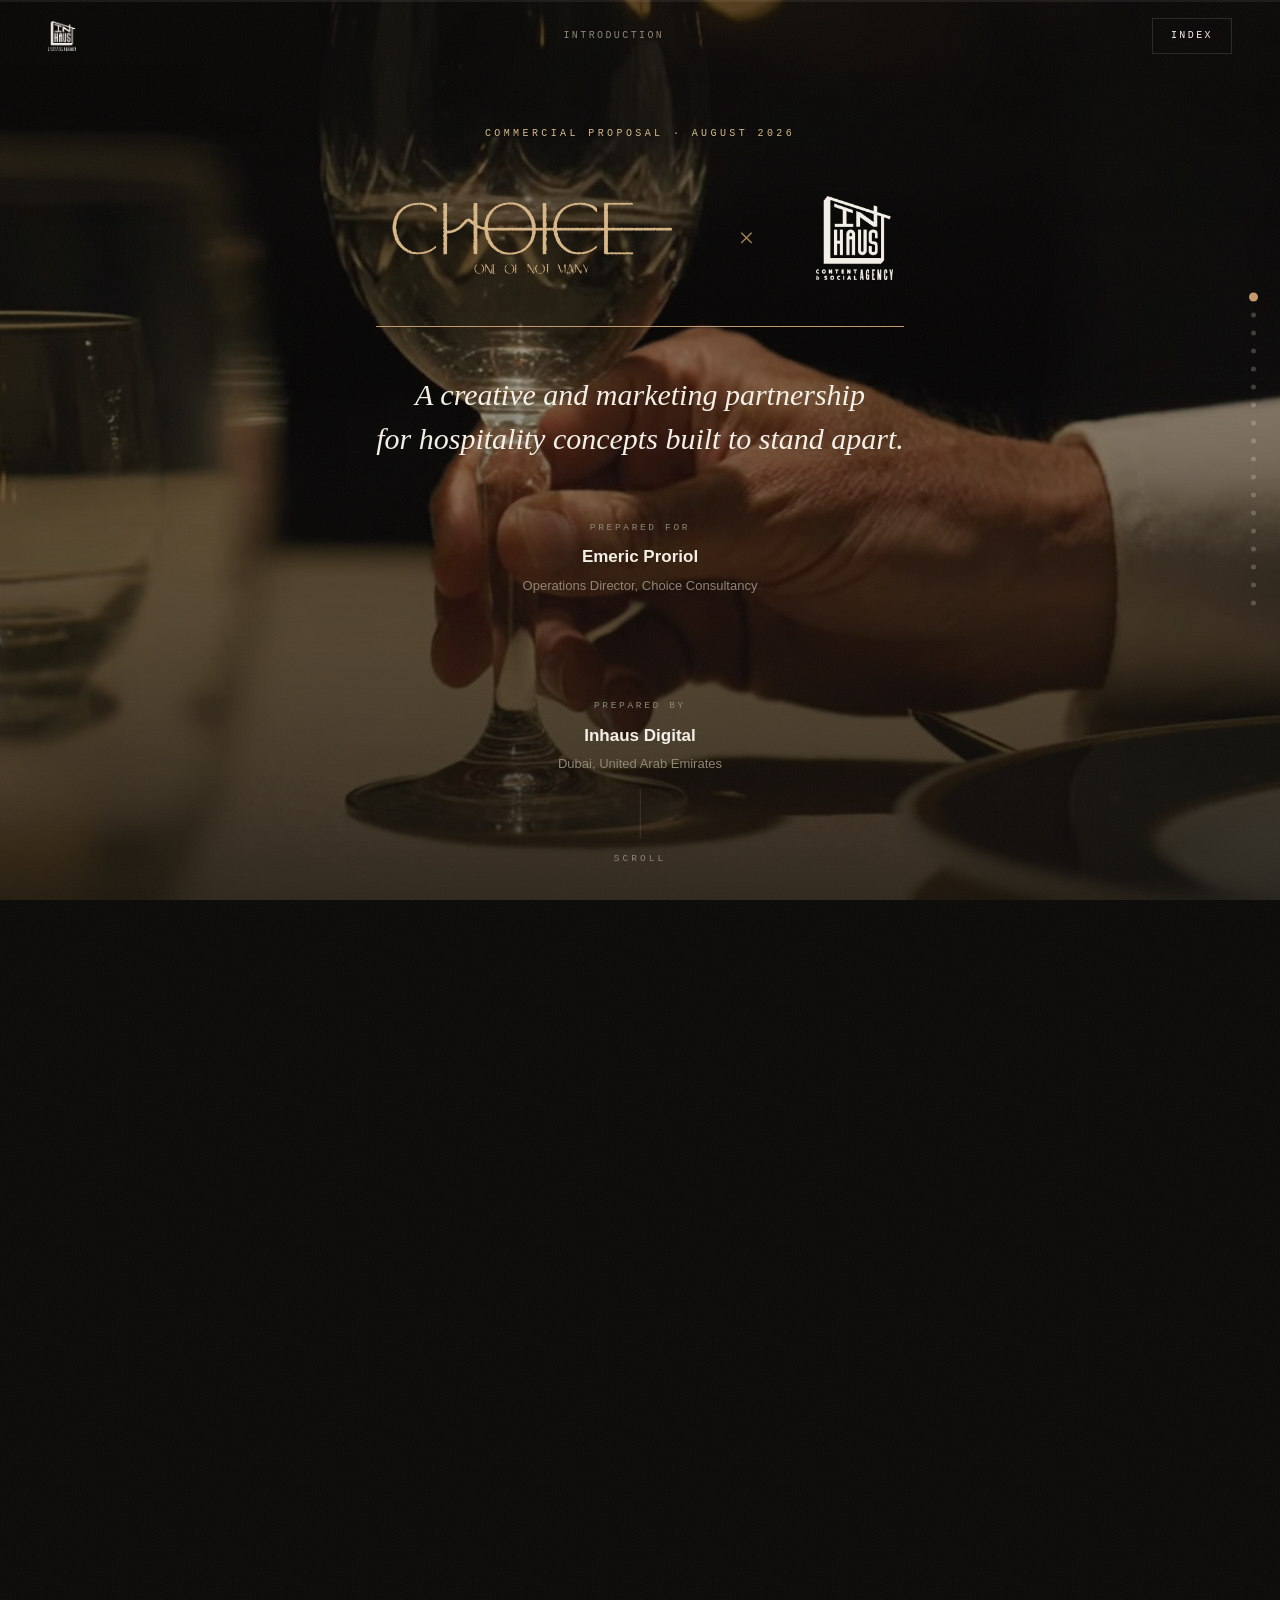
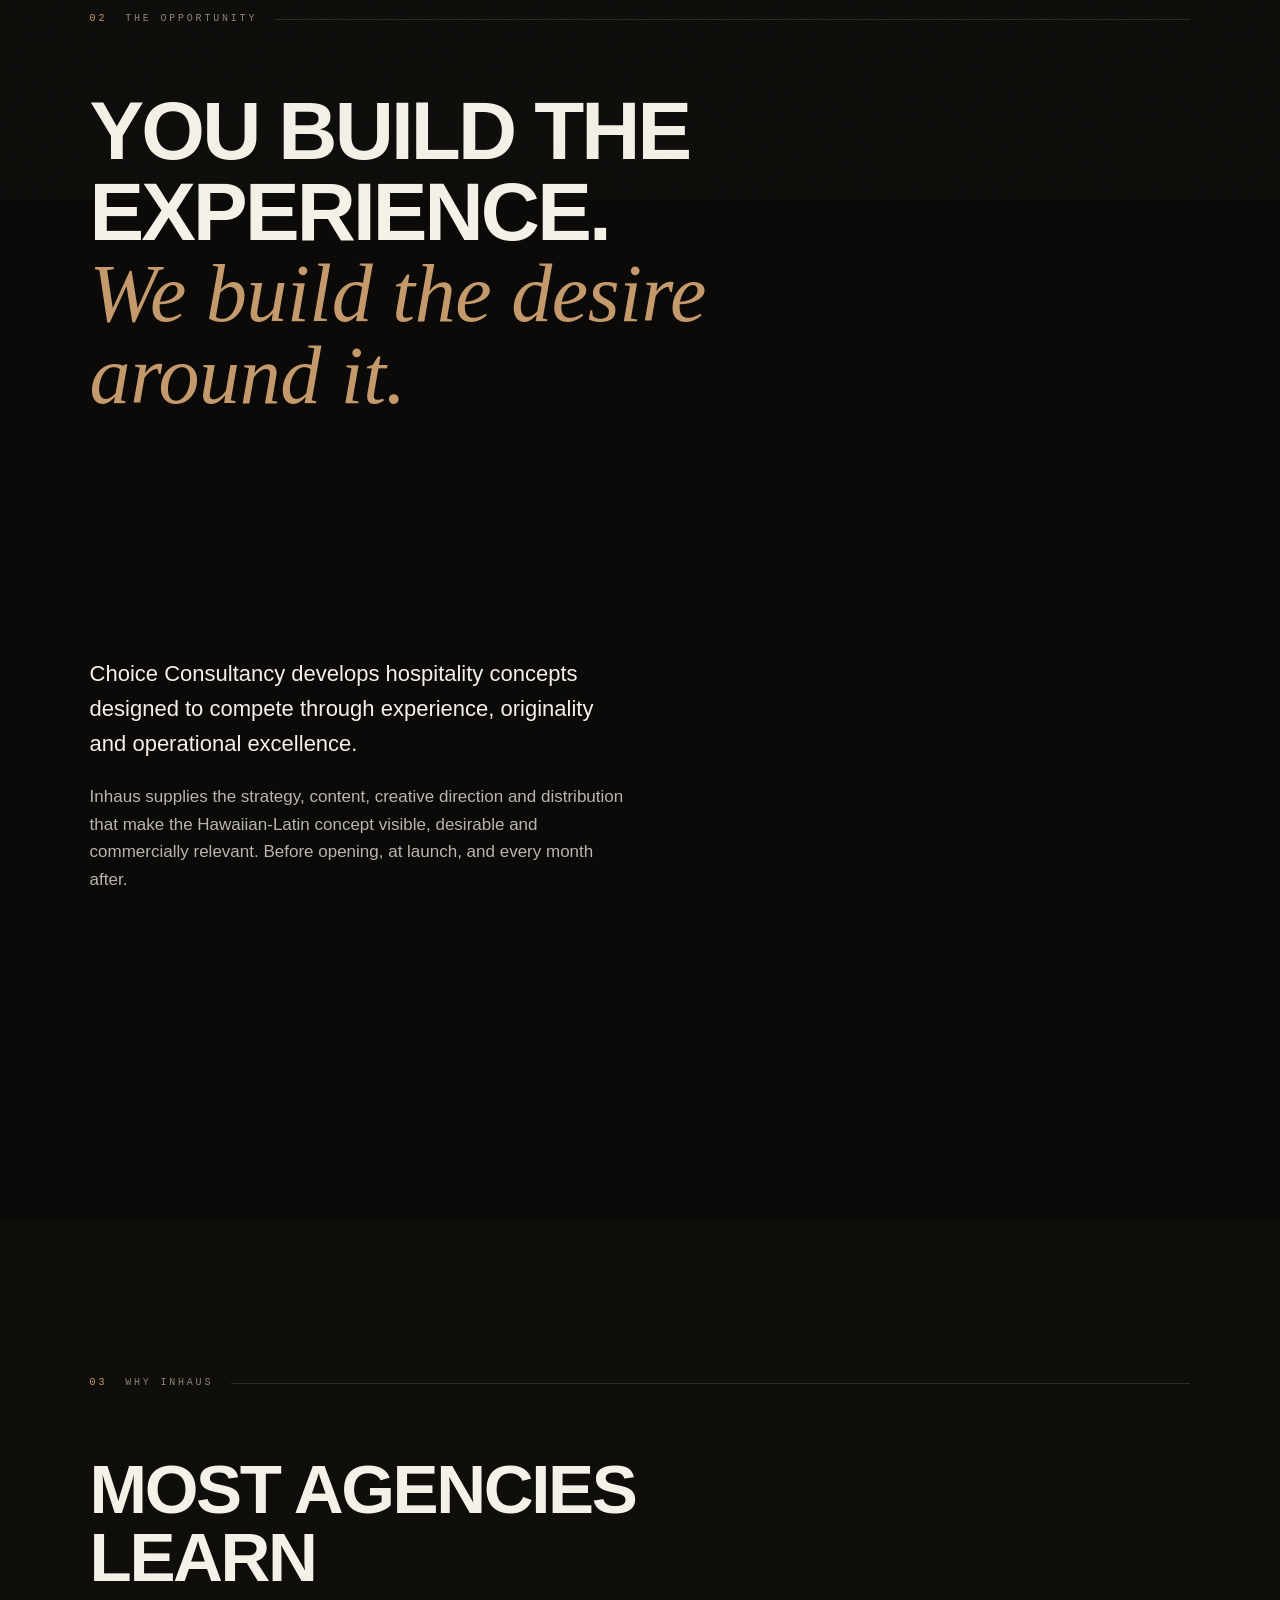
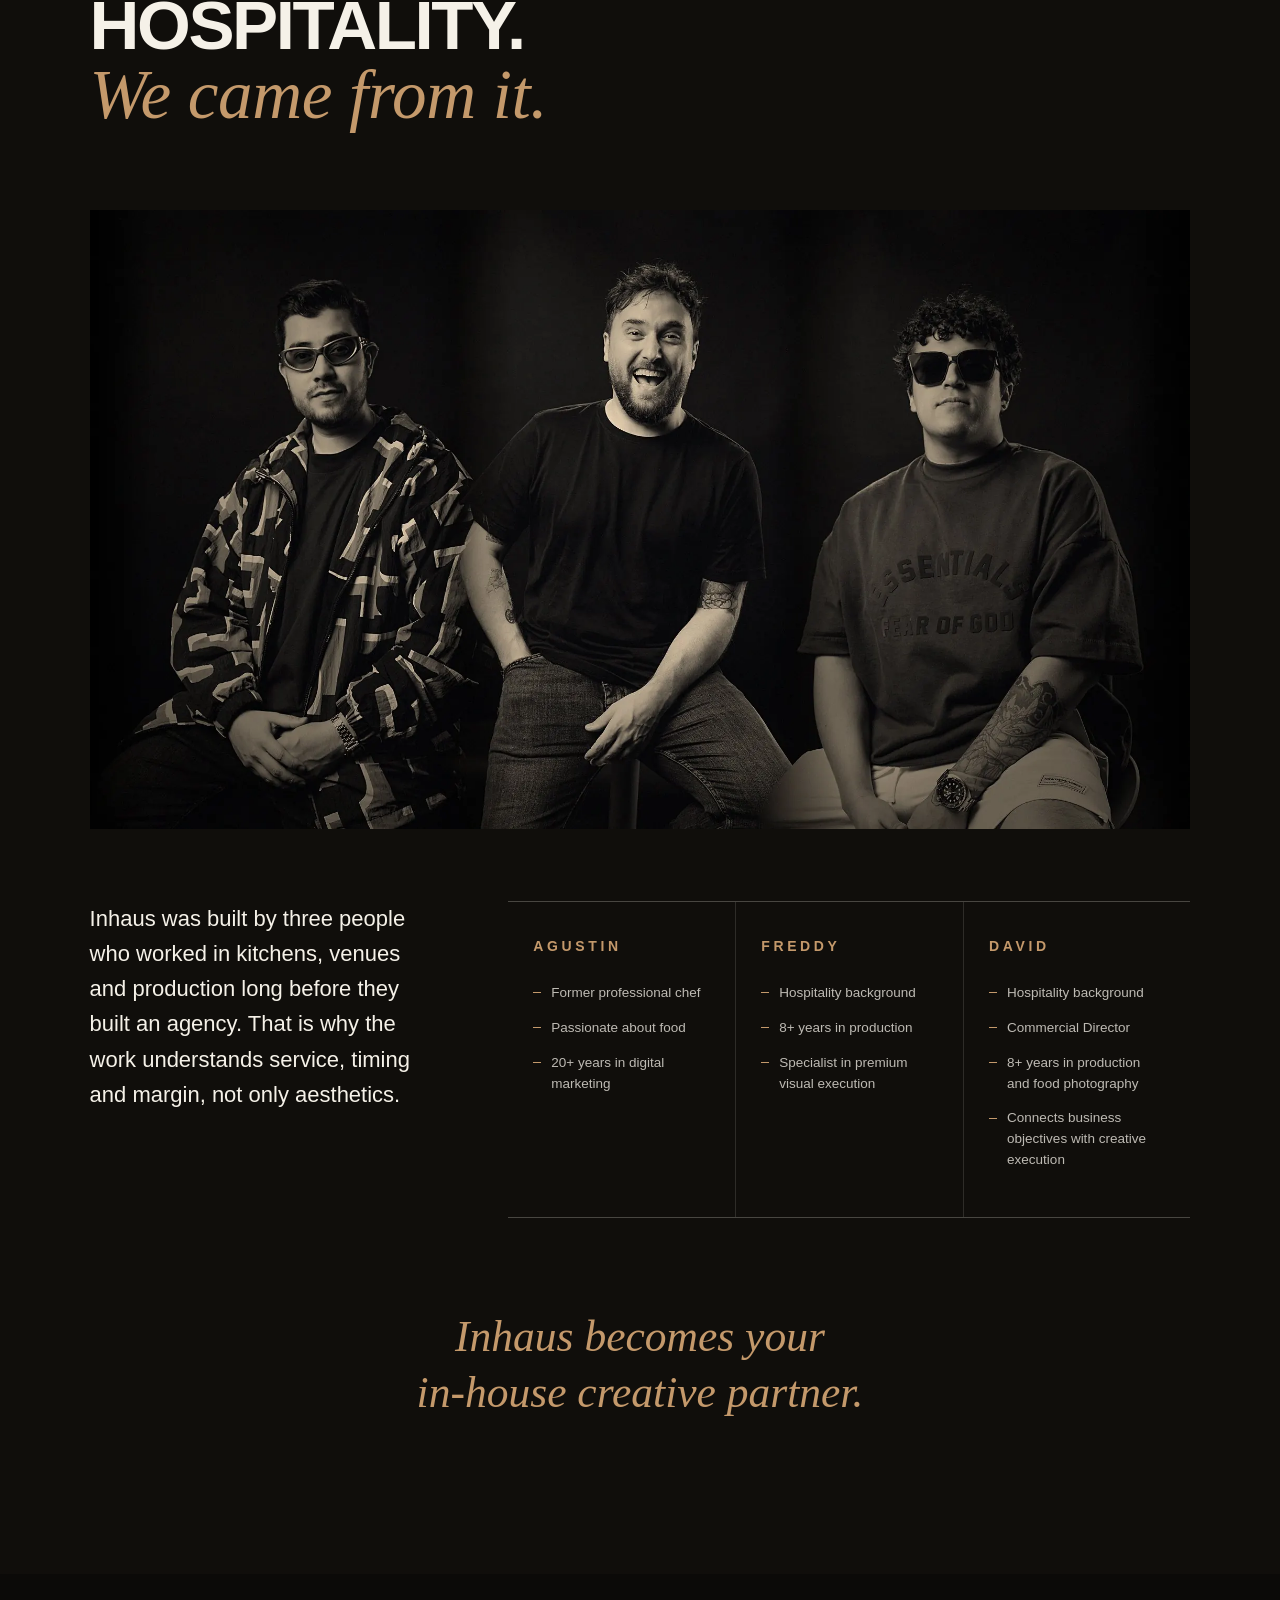
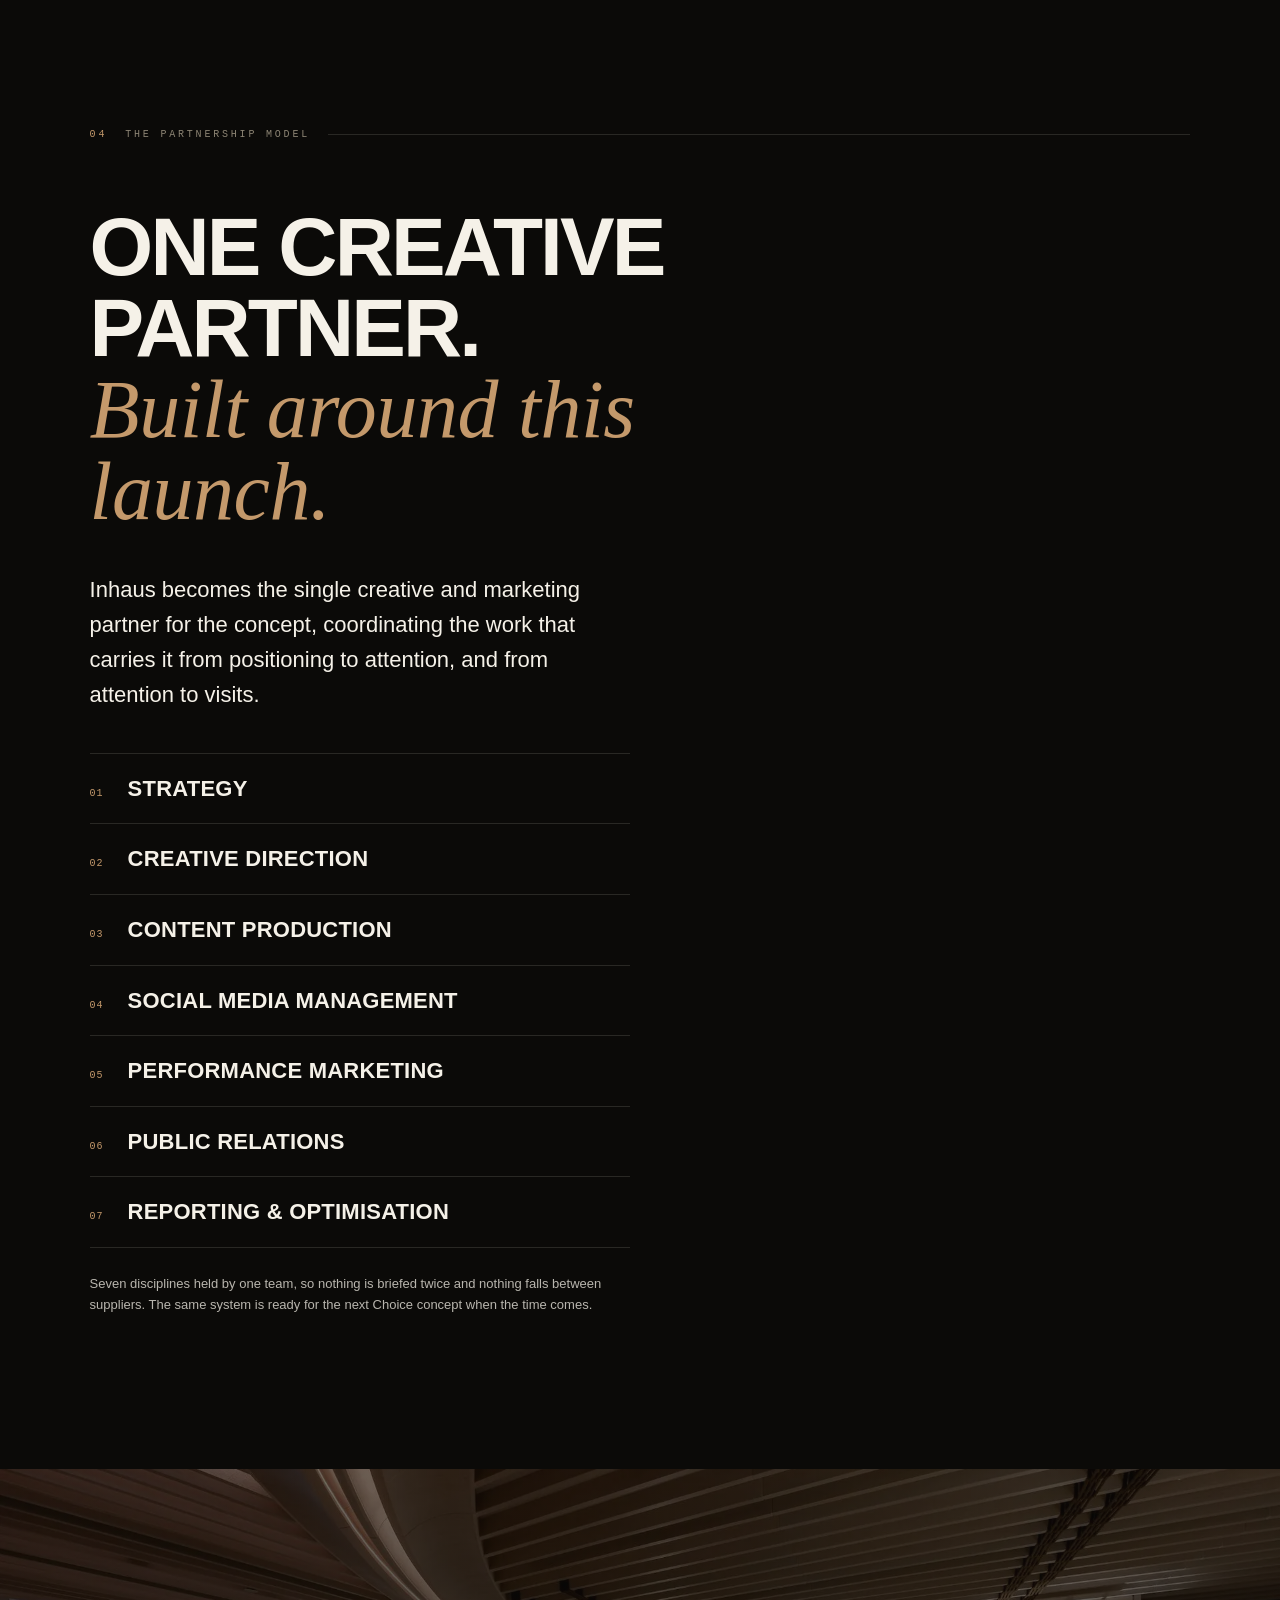
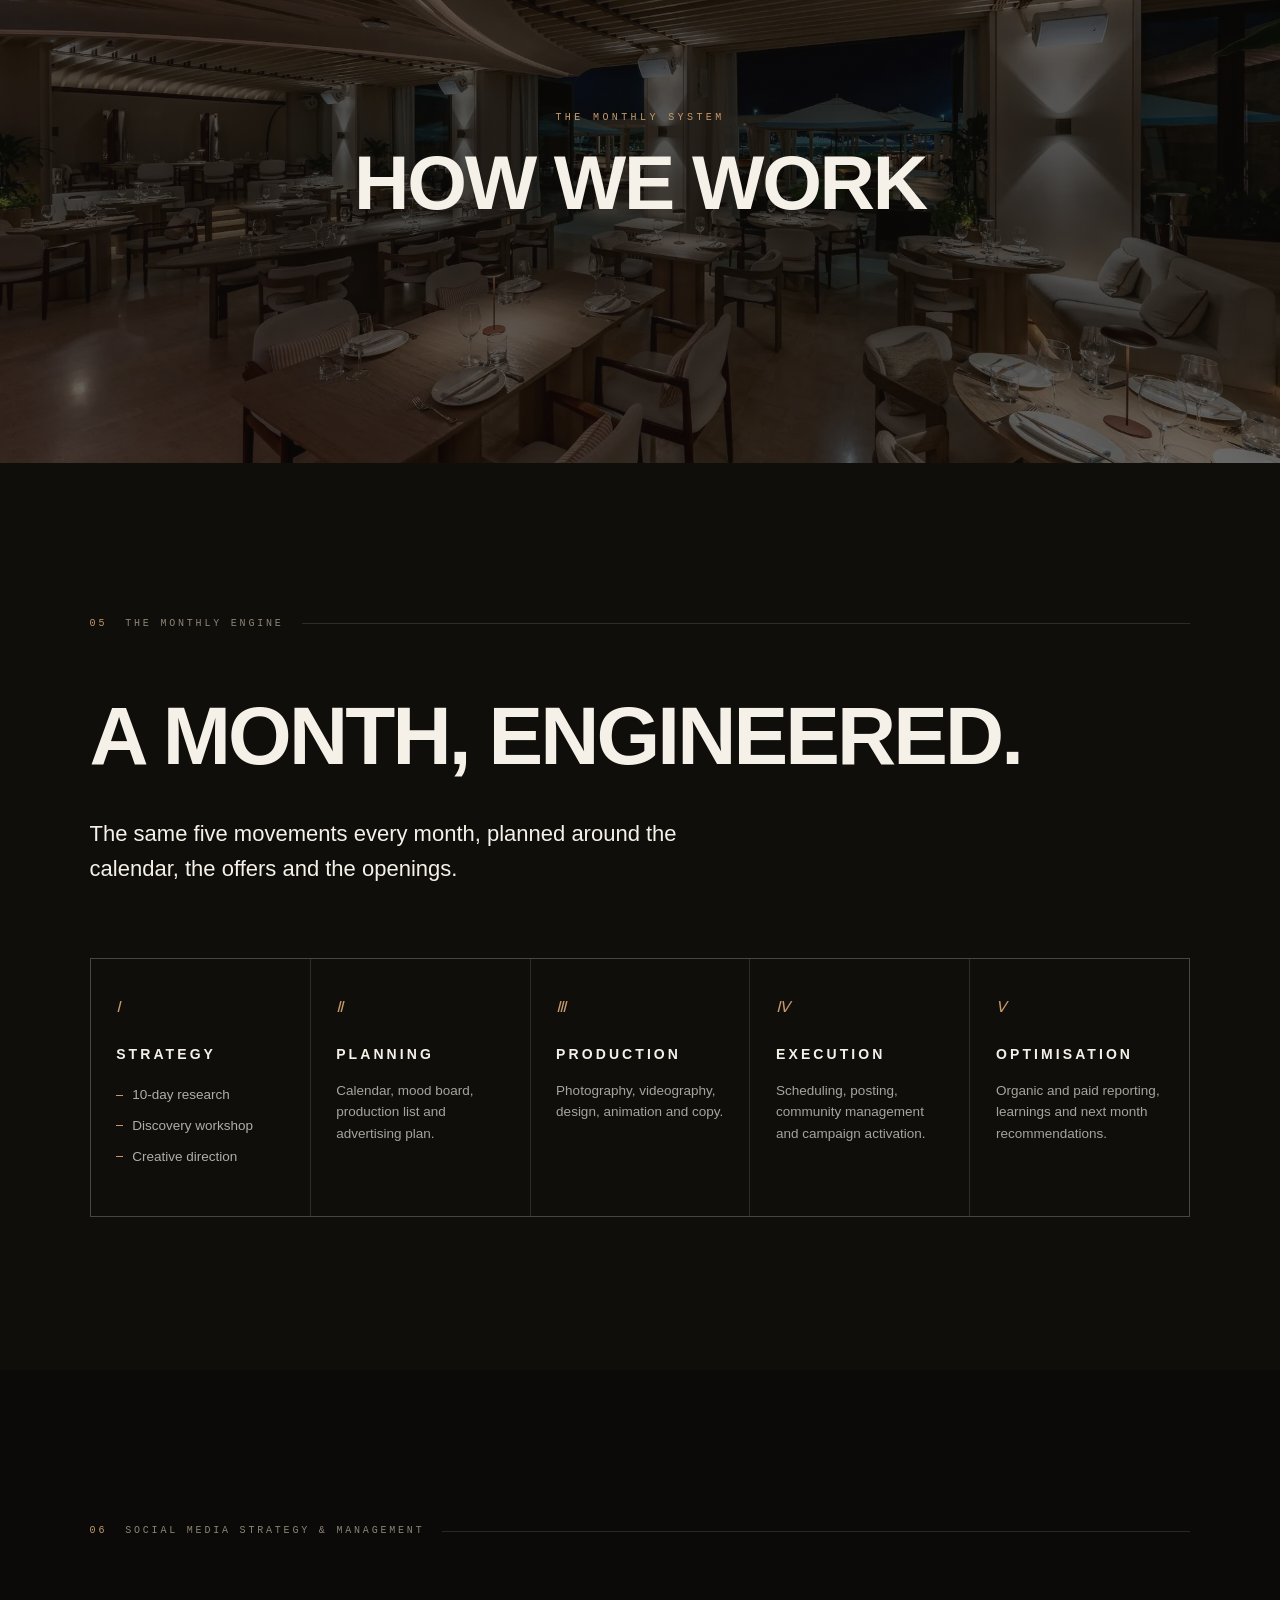
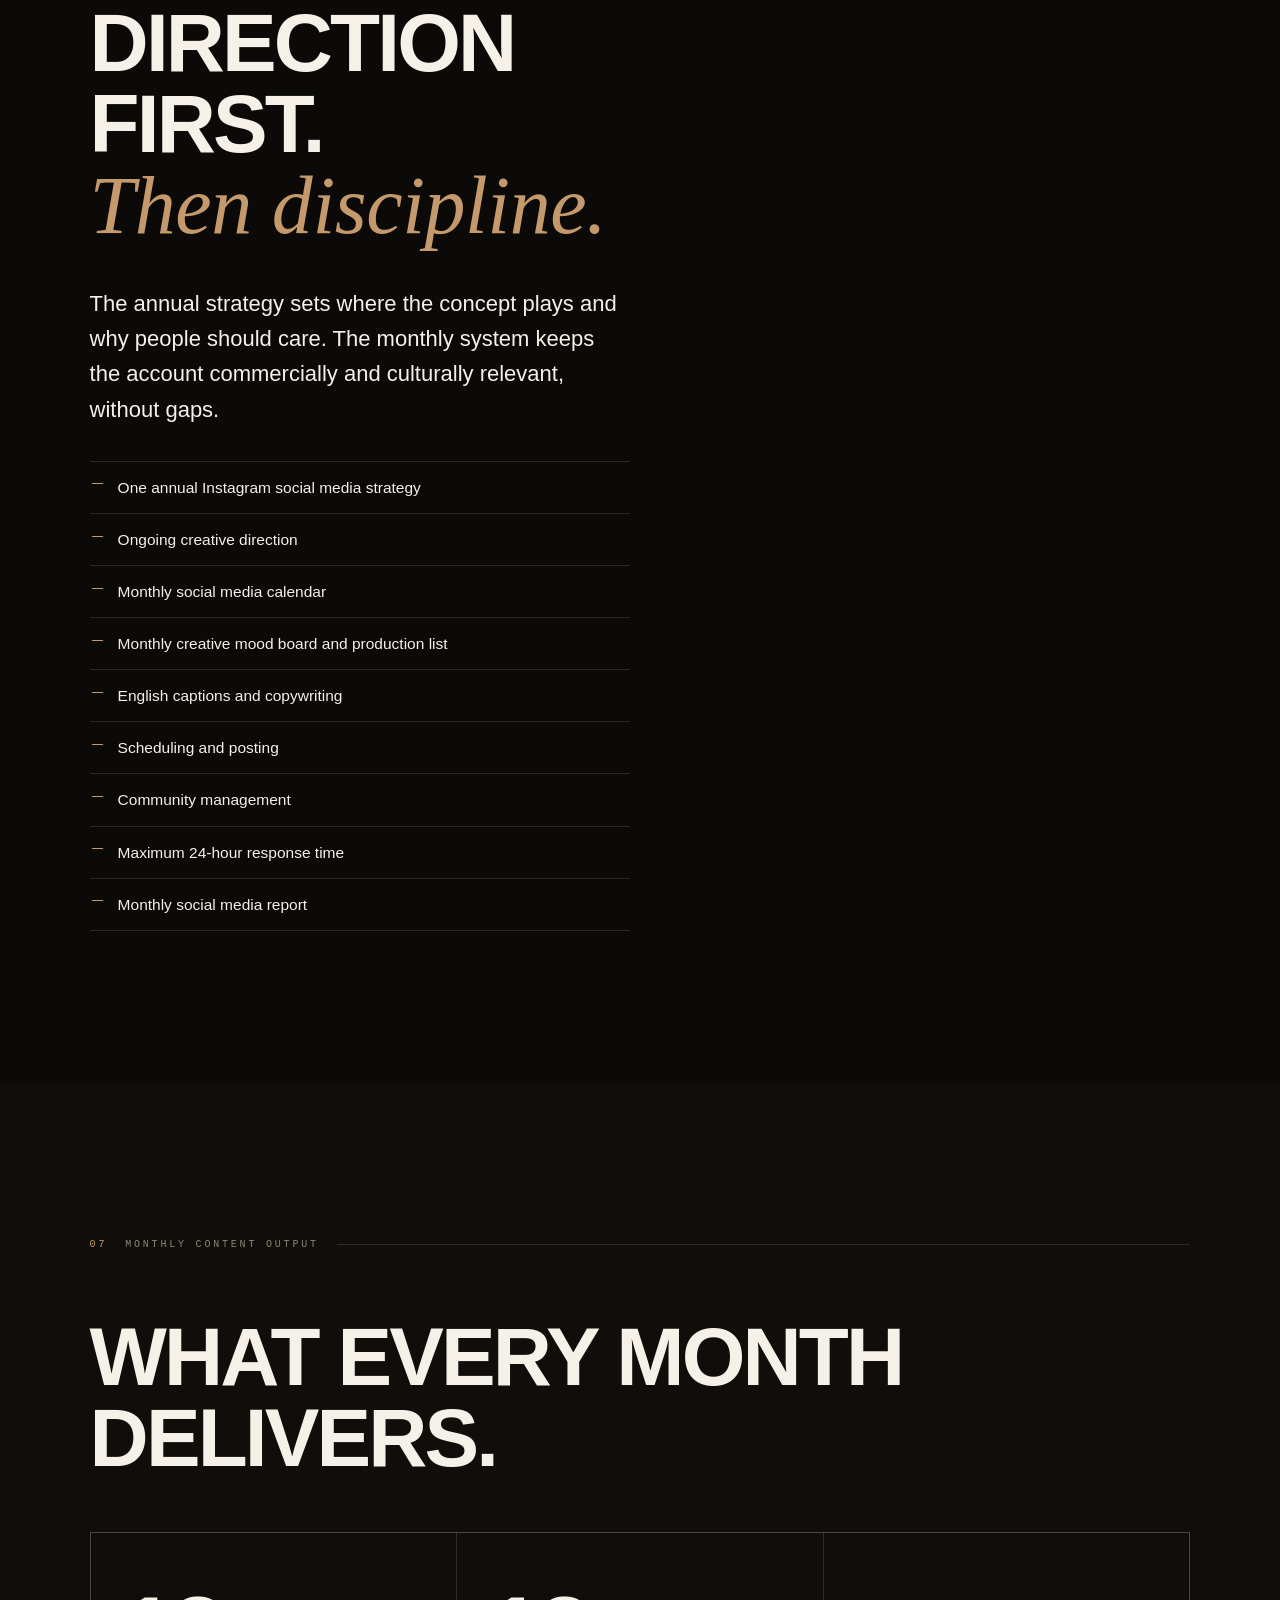
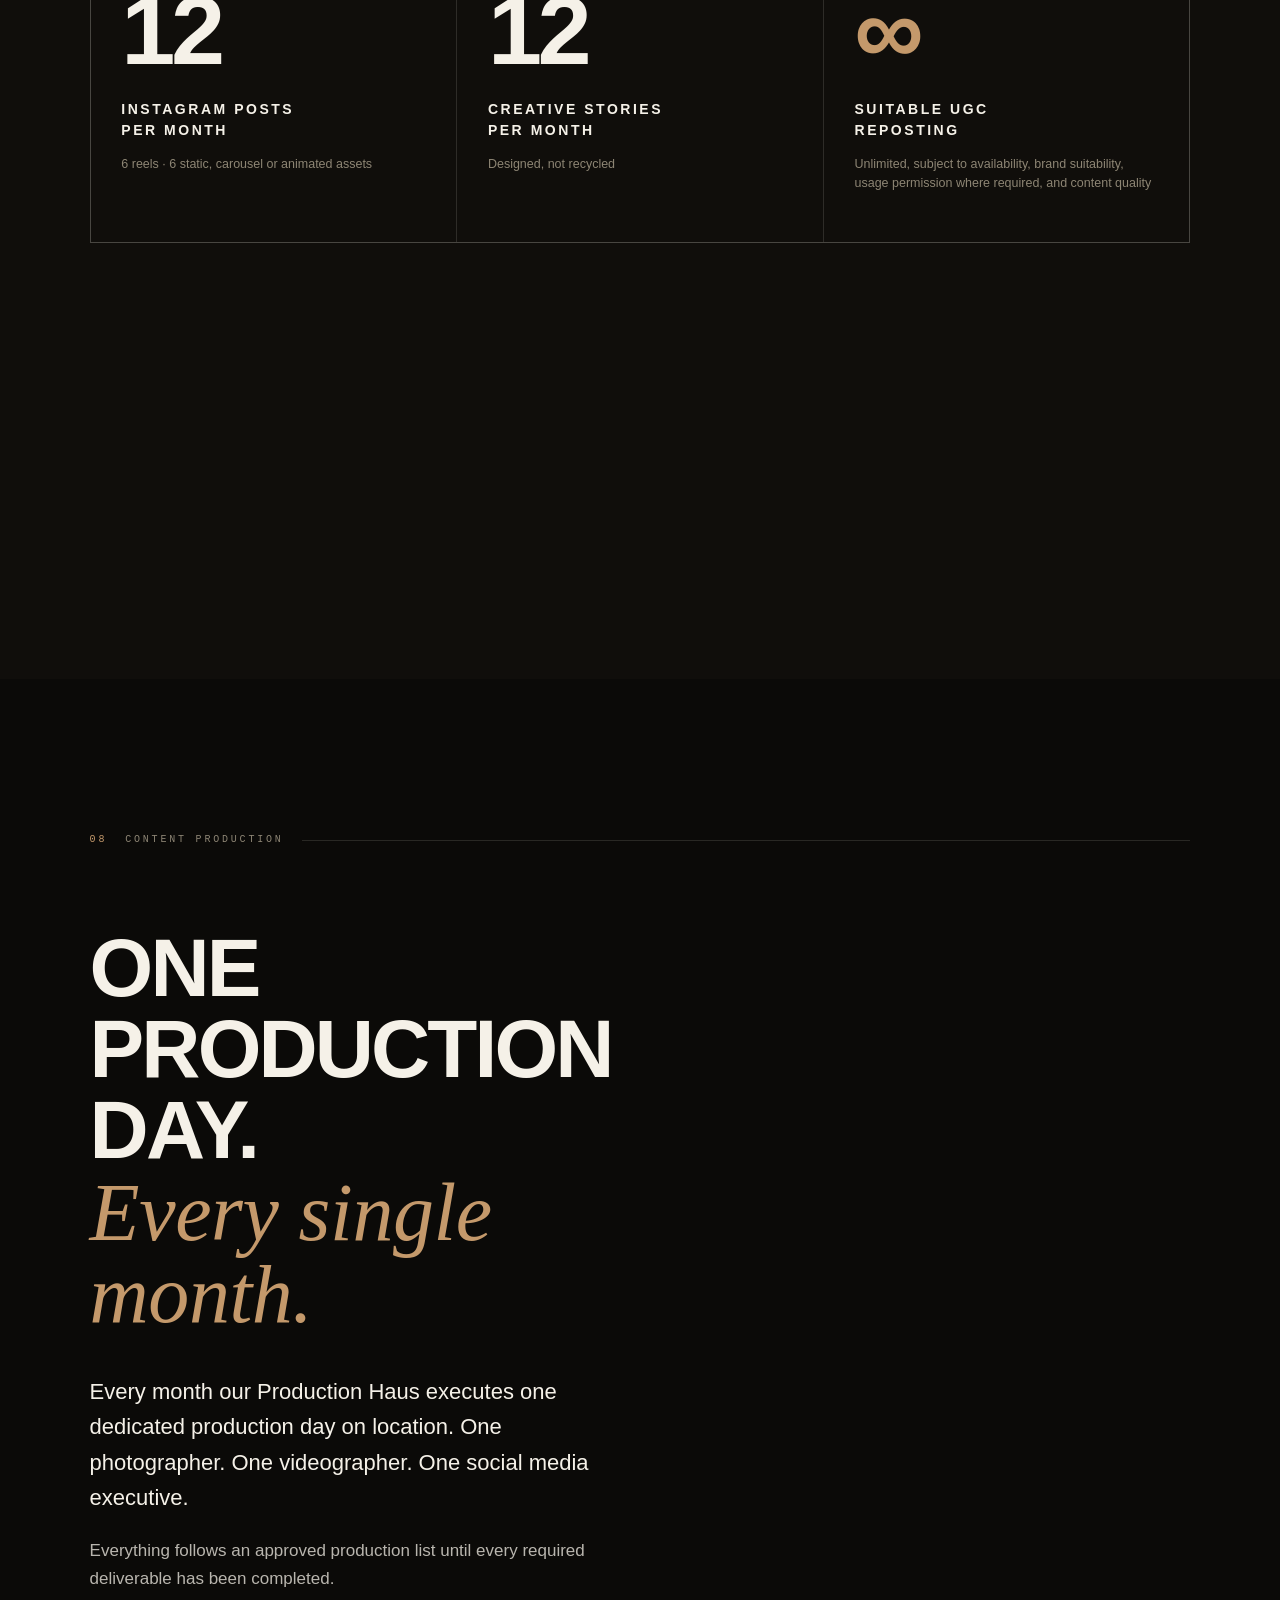
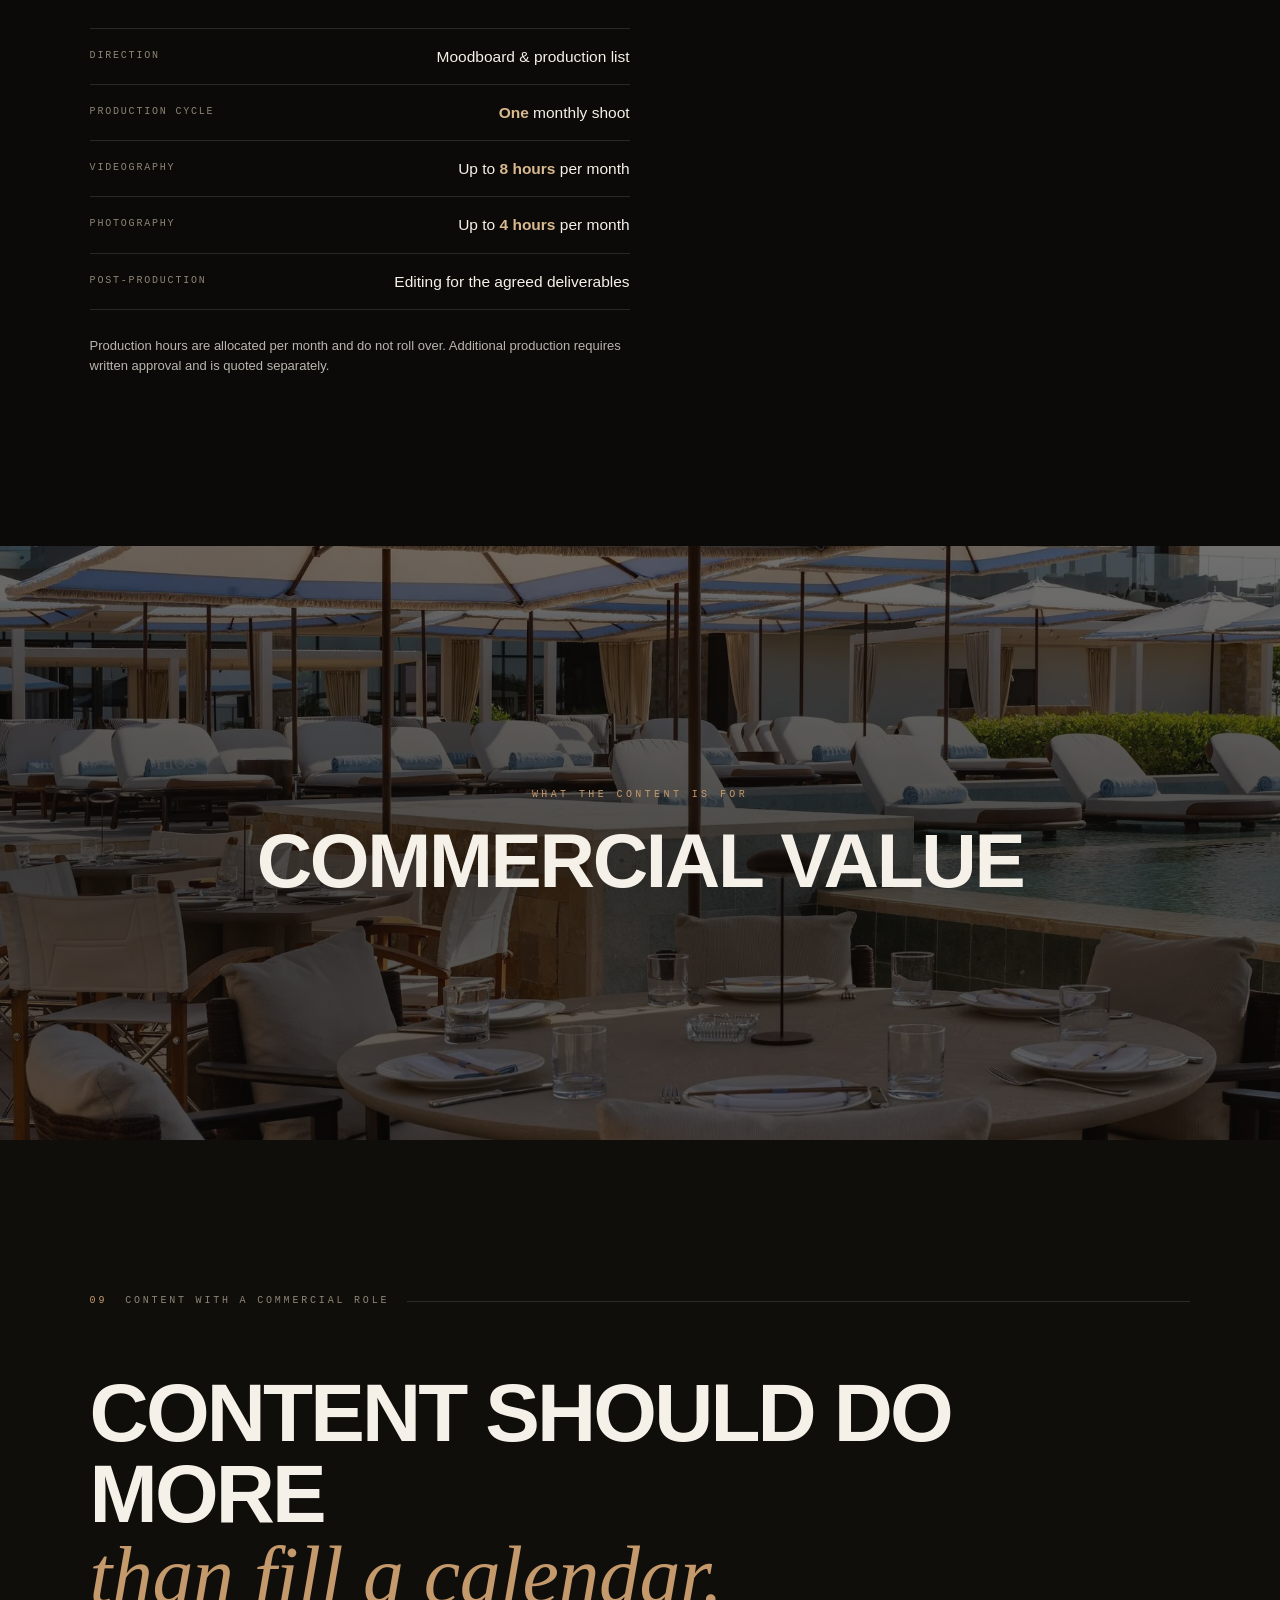
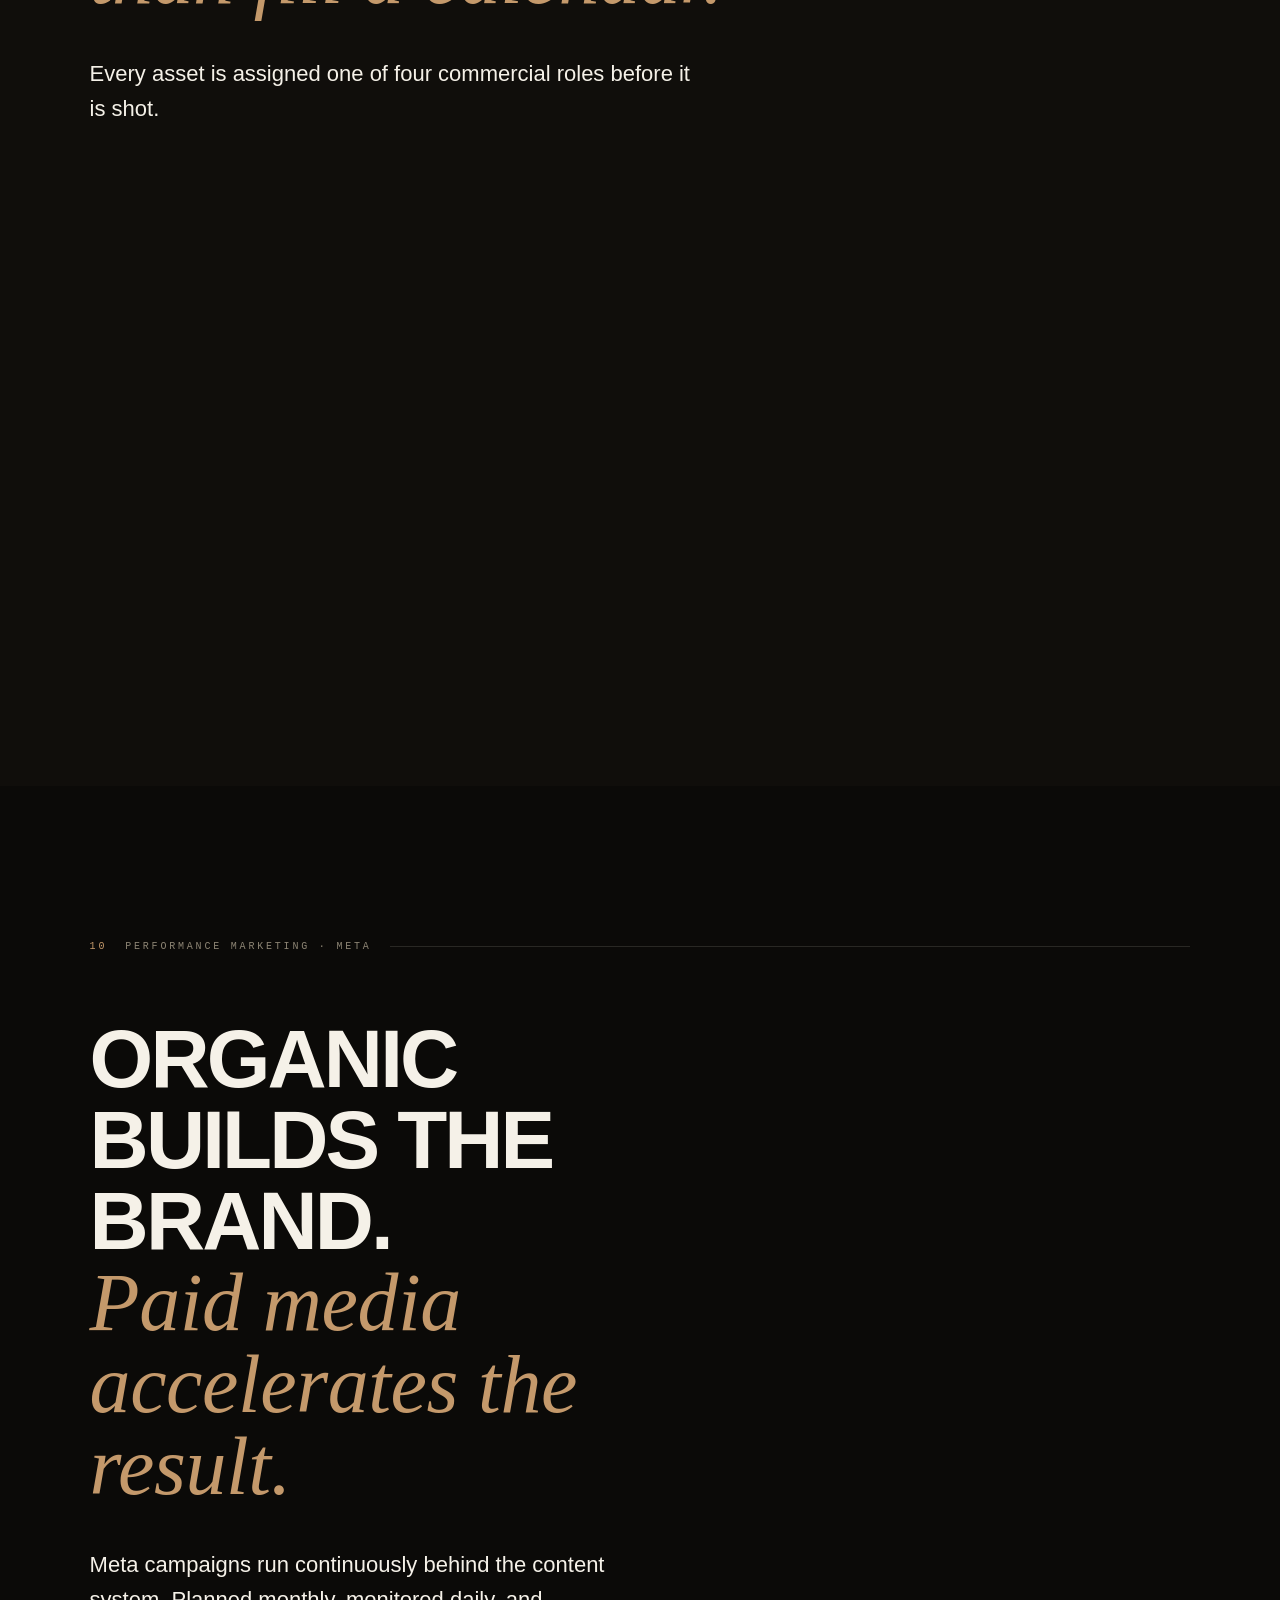
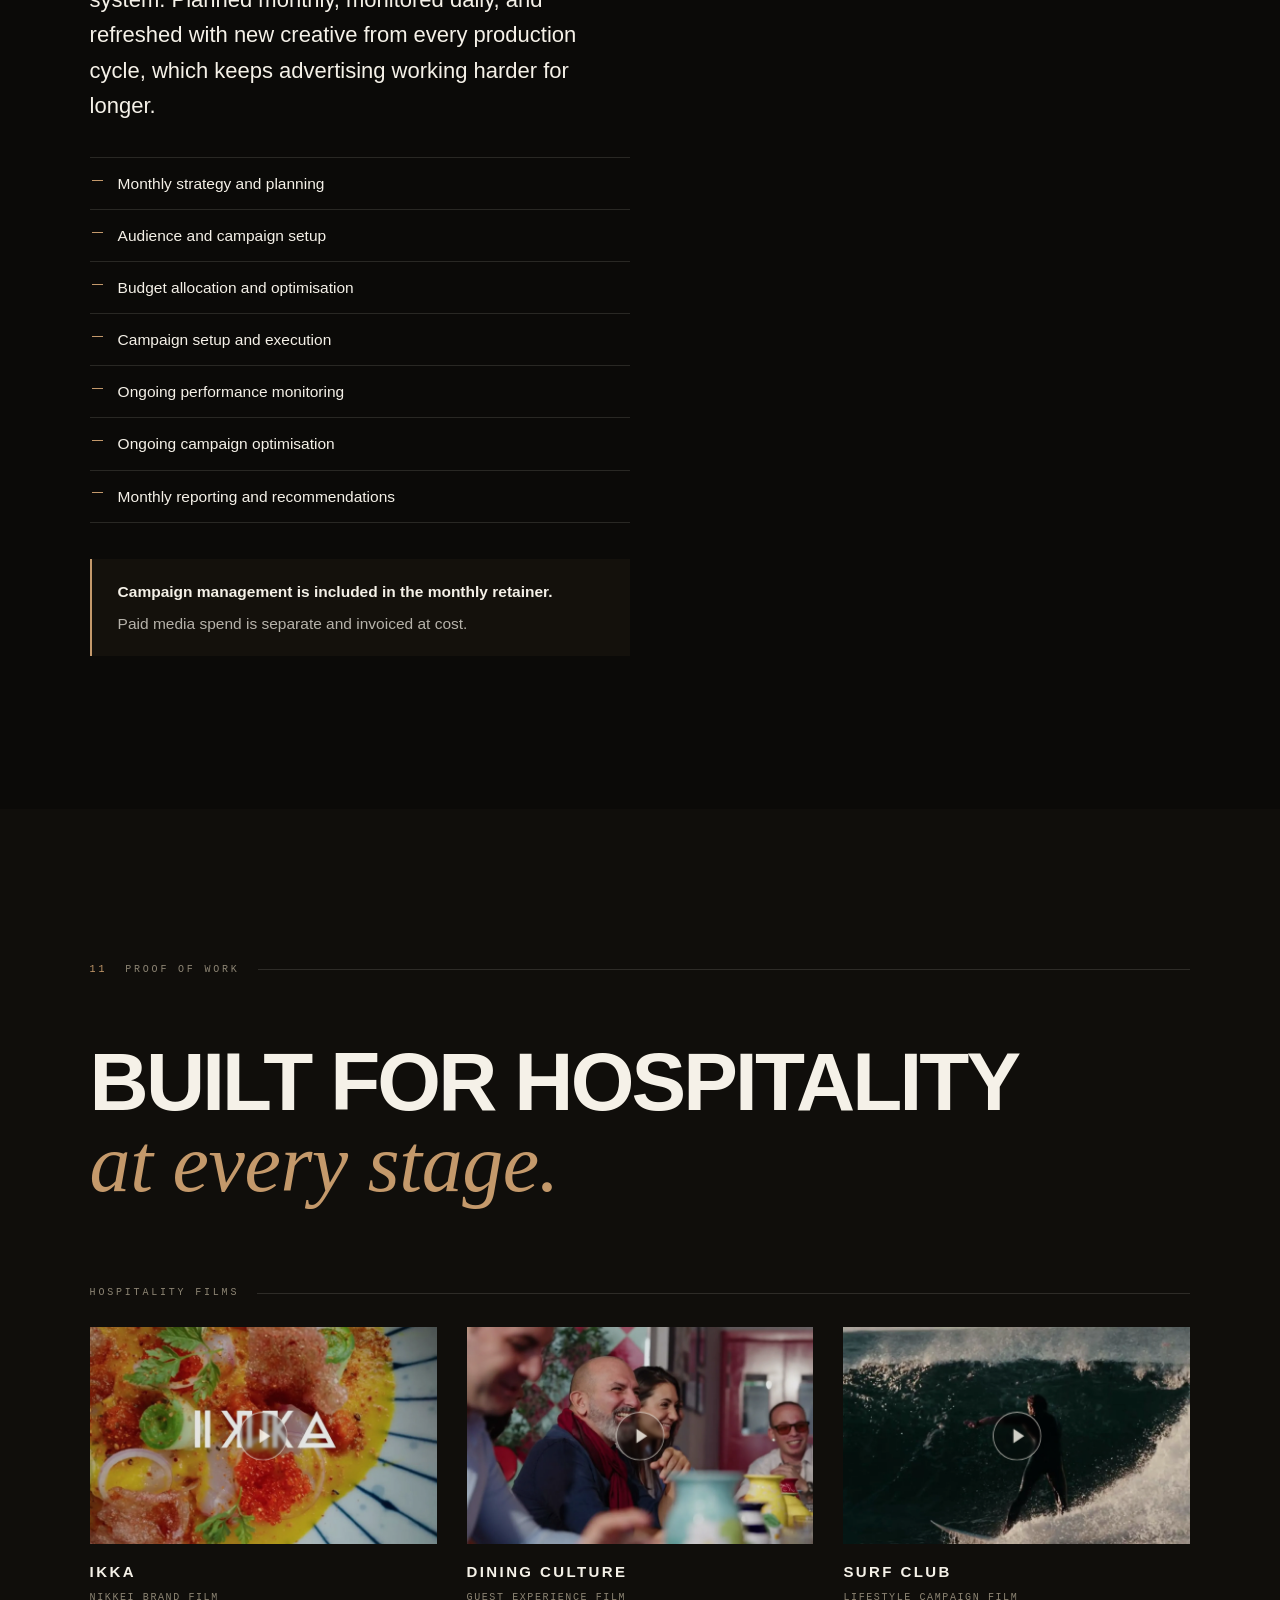
==== commit dc89fb9d: "Add files via upload" ====
--- a/index.html
+++ b/index.html
@@ -93,10 +93,10 @@
       </div>
       <div class="editorial-media">
         <figure class="editorial-lead reveal-img">
-          <img src="assets/images/latin-signature.jpg" alt="Signature Latin dish plated with a soft-yolk egg and fresh herbs" loading="lazy">
+          <img src="assets/images/latin-signature.webp" alt="Signature Latin dish plated with a soft-yolk egg and fresh herbs" loading="lazy">
         </figure>
         <figure class="editorial-inset reveal-img d2">
-          <img src="assets/images/rooftop-night.jpg" alt="Guests dining on an open-air terrace" loading="lazy">
+          <img src="assets/images/rooftop-night.webp" alt="Guests dining on an open-air terrace" loading="lazy">
         </figure>
       </div>
     </div>
@@ -109,7 +109,7 @@
     <p class="eyebrow reveal"><span class="num">03</span>Why Inhaus</p>
     <h2 class="statement reveal">Most agencies learn hospitality.<br><em>We came from it.</em></h2>
     <figure class="founders reveal-img">
-      <img src="assets/images/founders.jpg" alt="The three founders of Inhaus photographed together in the studio" loading="lazy">
+      <img src="assets/images/founders.webp" alt="The three founders of Inhaus photographed together in the studio" loading="lazy">
     </figure>
     <div class="why-grid">
       <p class="lead reveal">Inhaus was built by three people who worked in kitchens, venues and production long before they built an agency. That is why the work understands service, timing and margin, not only aesthetics.</p>
@@ -165,7 +165,7 @@
         <p class="note reveal d3">Seven disciplines held by one team, so nothing is briefed twice and nothing falls between suppliers. The same system is ready for the next Choice concept when the time comes.</p>
       </div>
       <figure class="split-media tall reveal-img">
-        <img src="assets/images/venue-booth.jpg" alt="Intimate leather booth in a warmly lit restaurant" loading="lazy">
+        <img src="assets/images/venue-booth.webp" alt="Intimate leather booth in a warmly lit restaurant" loading="lazy">
       </figure>
     </div>
   </div>
@@ -173,7 +173,7 @@
 
 <!-- ─── CHAPTER DIVIDER ─── -->
 <section class="divider" id="div-work" aria-label="Chapter: How we work">
-  <img src="assets/images/dining-room.jpg" alt="" aria-hidden="true" loading="lazy">
+  <img src="assets/images/dining-room.webp" alt="" aria-hidden="true" loading="lazy">
   <div class="divider-inner">
     <p class="divider-num reveal">The monthly system</p>
     <p class="divider-title reveal d1">How We Work</p>
@@ -224,8 +224,8 @@
         </ul>
       </div>
       <div class="stack offset">
-        <figure class="reveal-img"><img src="assets/images/bar-interior.jpg" alt="Warmly lit bar interior with backlit shelving" loading="lazy"></figure>
-        <figure class="reveal-img d1"><img src="assets/images/performer-stage.jpg" alt="Live vocalist performing under stage light" loading="lazy"></figure>
+        <figure class="reveal-img"><img src="assets/images/bar-interior.webp" alt="Warmly lit bar interior with backlit shelving" loading="lazy"></figure>
+        <figure class="reveal-img d1"><img src="assets/images/performer-stage.webp" alt="Live vocalist performing under stage light" loading="lazy"></figure>
       </div>
     </div>
   </div>
@@ -243,14 +243,14 @@
     </div>
   </div>
   <div class="strip" aria-label="Selected work from the Inhaus hospitality portfolio">
-    <figure class="reveal-img"><img src="assets/images/menu-sushi.jpg" alt="Sushi roll styled against a painted mountain backdrop" loading="lazy"></figure>
-    <figure class="reveal-img d1"><img src="assets/images/cocktails-trio.jpg" alt="Three cocktails casting long shadows in studio light" loading="lazy"></figure>
-    <figure class="reveal-img d2"><img src="assets/images/festive-cheers.jpg" alt="Friends toasting at a festive dinner" loading="lazy"></figure>
-    <figure class="reveal-img d3"><img src="assets/images/dumplings-tuile.jpg" alt="Dumplings lifted with chopsticks beside a crisp tuile" loading="lazy"></figure>
-    <figure class="reveal-img d4"><img src="assets/images/waiter-tray.jpg" alt="Waiter carrying a tray of drinks through a dark lounge" loading="lazy"></figure>
-    <figure class="reveal-img d5"><img src="assets/images/dessert-baklava.jpg" alt="Layered pastry finished with red glaze" loading="lazy"></figure>
-    <figure class="reveal-img"><img src="assets/images/dish-pour.jpg" alt="Sauce poured over a plated dish" loading="lazy"></figure>
-    <figure class="reveal-img d1"><img src="assets/images/cocktail-bar.jpg" alt="Amber cocktail resting on a bar counter" loading="lazy"></figure>
+    <figure class="reveal-img"><img src="assets/images/menu-sushi.webp" alt="Sushi roll styled against a painted mountain backdrop" loading="lazy"></figure>
+    <figure class="reveal-img d1"><img src="assets/images/cocktails-trio.webp" alt="Three cocktails casting long shadows in studio light" loading="lazy"></figure>
+    <figure class="reveal-img d2"><img src="assets/images/festive-cheers.webp" alt="Friends toasting at a festive dinner" loading="lazy"></figure>
+    <figure class="reveal-img d3"><img src="assets/images/dumplings-tuile.webp" alt="Dumplings lifted with chopsticks beside a crisp tuile" loading="lazy"></figure>
+    <figure class="reveal-img d4"><img src="assets/images/waiter-tray.webp" alt="Waiter carrying a tray of drinks through a dark lounge" loading="lazy"></figure>
+    <figure class="reveal-img d5"><img src="assets/images/dessert-baklava.webp" alt="Layered pastry finished with red glaze" loading="lazy"></figure>
+    <figure class="reveal-img"><img src="assets/images/dish-pour.webp" alt="Sauce poured over a plated dish" loading="lazy"></figure>
+    <figure class="reveal-img d1"><img src="assets/images/cocktail-bar.webp" alt="Amber cocktail resting on a bar counter" loading="lazy"></figure>
   </div>
 </section>
 
@@ -273,8 +273,8 @@
         <p class="note reveal d4">Production hours are allocated per month and do not roll over. Additional production requires written approval and is quoted separately.</p>
       </div>
       <div class="stack">
-        <figure class="reveal-img"><img src="assets/images/chef-plating.jpg" alt="Chef plating dishes along a long banquet line" loading="lazy"></figure>
-        <figure class="reveal-img d1"><img src="assets/images/live-cooking.jpg" alt="Chef working at a live cooking station" loading="lazy"></figure>
+        <figure class="reveal-img"><img src="assets/images/chef-plating.webp" alt="Chef plating dishes along a long banquet line" loading="lazy"></figure>
+        <figure class="reveal-img d1"><img src="assets/images/live-cooking.webp" alt="Chef working at a live cooking station" loading="lazy"></figure>
       </div>
     </div>
   </div>
@@ -282,7 +282,7 @@
 
 <!-- ─── CHAPTER DIVIDER ─── -->
 <section class="divider" id="div-value" aria-label="Chapter: Commercial value">
-  <img src="assets/images/lobby-resort.jpg" alt="" aria-hidden="true" loading="lazy">
+  <img src="assets/images/lobby-resort.webp" alt="" aria-hidden="true" loading="lazy">
   <div class="divider-inner">
     <p class="divider-num reveal">What the content is for</p>
     <p class="divider-title reveal d1">Commercial Value</p>
@@ -297,19 +297,19 @@
     <p class="lead narrow reveal d1">Every asset is assigned one of four commercial roles before it is shot.</p>
     <div class="roles">
       <article class="role reveal-img">
-        <figure><img src="assets/images/octopus-flatbread.jpg" alt="Charred octopus arranged on a dark flatbread" loading="lazy"></figure>
+        <figure><img src="assets/images/octopus-flatbread.webp" alt="Charred octopus arranged on a dark flatbread" loading="lazy"></figure>
         <h3>Attract</h3><p>Create recognition and desire.</p>
       </article>
       <article class="role reveal-img d1">
-        <figure><img src="assets/images/latin-spread.jpg" alt="Latin seafood dishes shared across a table" loading="lazy"></figure>
+        <figure><img src="assets/images/latin-spread.webp" alt="Latin seafood dishes shared across a table" loading="lazy"></figure>
         <h3>Explain</h3><p>Communicate concepts, menus, offers and experiences.</p>
       </article>
       <article class="role reveal-img d2">
-        <figure><img src="assets/images/cheers-champagne.jpg" alt="Guests raising champagne glasses together" loading="lazy"></figure>
+        <figure><img src="assets/images/cheers-champagne.webp" alt="Guests raising champagne glasses together" loading="lazy"></figure>
         <h3>Convert</h3><p>Support bookings, visits and campaign actions.</p>
       </article>
       <article class="role reveal-img d3">
-        <figure><img src="assets/images/guests-laughing.jpg" alt="Two guests laughing over dinner" loading="lazy"></figure>
+        <figure><img src="assets/images/guests-laughing.webp" alt="Two guests laughing over dinner" loading="lazy"></figure>
         <h3>Retain</h3><p>Build an audience that continues to engage and return.</p>
       </article>
     </div>
@@ -339,7 +339,7 @@
         </div>
       </div>
       <figure class="split-media reveal-img">
-        <img src="assets/images/sushi-boat.jpg" alt="Theatrical sushi boat presentation surrounded by dry ice" loading="lazy">
+        <img src="assets/images/sushi-boat.webp" alt="Theatrical sushi boat presentation surrounded by dry ice" loading="lazy">
         <figcaption>Campaign creative produced by Inhaus for a UAE hospitality brand.</figcaption>
       </figure>
     </div>
@@ -356,48 +356,48 @@
     <p class="gallery-label reveal">Hospitality Films</p>
     <div class="gallery">
       <a class="film reveal-img" href="https://youtu.be/Qr1W4vvsfq8" target="_blank" rel="noopener noreferrer">
-        <figure><img src="assets/images/film-ikka.jpg" alt="Still from the IKKA brand film showing a plated ceviche" loading="lazy"><span class="film-play" aria-hidden="true"></span></figure>
+        <figure><img src="assets/images/film-ikka.webp" alt="Still from the IKKA brand film showing a plated ceviche" loading="lazy"><span class="film-play" aria-hidden="true"></span></figure>
         <h4>IKKA</h4><p>Nikkei brand film</p>
       </a>
       <a class="film reveal-img d1" href="https://www.youtube.com/watch?v=CJ-Zrvx49TE" target="_blank" rel="noopener noreferrer">
-        <figure><img src="assets/images/film-dining.jpg" alt="Still of guests laughing around a dining table" loading="lazy"><span class="film-play" aria-hidden="true"></span></figure>
+        <figure><img src="assets/images/film-dining.webp" alt="Still of guests laughing around a dining table" loading="lazy"><span class="film-play" aria-hidden="true"></span></figure>
         <h4>Dining Culture</h4><p>Guest experience film</p>
       </a>
       <a class="film reveal-img d2" href="https://www.youtube.com/watch?v=pXNhlKFeU_4" target="_blank" rel="noopener noreferrer">
-        <figure><img src="assets/images/film-surf.jpg" alt="Still of a surfer riding a breaking wave" loading="lazy"><span class="film-play" aria-hidden="true"></span></figure>
+        <figure><img src="assets/images/film-surf.webp" alt="Still of a surfer riding a breaking wave" loading="lazy"><span class="film-play" aria-hidden="true"></span></figure>
         <h4>Surf Club</h4><p>Lifestyle campaign film</p>
       </a>
       <a class="film reveal-img" href="https://drive.google.com/file/d/10b3ksxgnRrPblBEIADhumYGjs6QTHwaR/view" target="_blank" rel="noopener noreferrer">
-        <figure><img src="assets/images/film-bar.jpg" alt="Still of a bartender working under neon signage" loading="lazy"><span class="film-play" aria-hidden="true"></span></figure>
+        <figure><img src="assets/images/film-bar.webp" alt="Still of a bartender working under neon signage" loading="lazy"><span class="film-play" aria-hidden="true"></span></figure>
         <h4>Bar &amp; Nightlife</h4><p>Venue film</p>
       </a>
       <a class="film reveal-img d1" href="https://drive.google.com/file/d/1VyAjeeT-ML1ZsDgC1u_G7TVFrgyz4LH9/view" target="_blank" rel="noopener noreferrer">
-        <figure><img src="assets/images/film-interiors.jpg" alt="Still of an illuminated architectural dome ceiling" loading="lazy"><span class="film-play" aria-hidden="true"></span></figure>
+        <figure><img src="assets/images/film-interiors.webp" alt="Still of an illuminated architectural dome ceiling" loading="lazy"><span class="film-play" aria-hidden="true"></span></figure>
         <h4>Interiors</h4><p>Architecture &amp; atmosphere</p>
       </a>
       <a class="film reveal-img d2" href="https://drive.google.com/file/d/1SdpGCbtQAL15CY02ydw0LgO4mGleCA8z/view" target="_blank" rel="noopener noreferrer">
-        <figure><img src="assets/images/film-craft.jpg" alt="Macro still of tartare being finished with a sauce" loading="lazy"><span class="film-play" aria-hidden="true"></span></figure>
+        <figure><img src="assets/images/film-craft.webp" alt="Macro still of tartare being finished with a sauce" loading="lazy"><span class="film-play" aria-hidden="true"></span></figure>
         <h4>Food Craft</h4><p>Macro production film</p>
       </a>
     </div>
 
     <p class="gallery-label reveal">Selected Photography</p>
     <div class="photo-grid">
-      <figure class="reveal-img"><img src="assets/images/sushi-platter.jpg" alt="Sushi platter presented on a wooden board" loading="lazy"></figure>
-      <figure class="reveal-img d1"><img src="assets/images/platter-spread.jpg" alt="Sharing platter arranged across a copper table" loading="lazy"></figure>
-      <figure class="reveal-img d2"><img src="assets/images/menu-amber.jpg" alt="Amber cocktail styled against a painted backdrop" loading="lazy"></figure>
-      <figure class="reveal-img d3"><img src="assets/images/table-spread.jpg" alt="Fine dining plates arranged across a table" loading="lazy"></figure>
-      <figure class="reveal-img"><img src="assets/images/bartender-pour.jpg" alt="Bartender pouring a cocktail in a dark bar" loading="lazy"></figure>
-      <figure class="reveal-img d1"><img src="assets/images/dessert-plate.jpg" alt="Bartender finishing a drink at the pass" loading="lazy"></figure>
-      <figure class="reveal-img d2"><img src="assets/images/menu-cocktail.jpg" alt="Cocktail styled against a mountain backdrop" loading="lazy"></figure>
-      <figure class="reveal-img d3"><img src="assets/images/campaign-brand.jpg" alt="Guests sharing a meal during a brand campaign shoot" loading="lazy"></figure>
+      <figure class="reveal-img"><img src="assets/images/sushi-platter.webp" alt="Sushi platter presented on a wooden board" loading="lazy"></figure>
+      <figure class="reveal-img d1"><img src="assets/images/platter-spread.webp" alt="Sharing platter arranged across a copper table" loading="lazy"></figure>
+      <figure class="reveal-img d2"><img src="assets/images/menu-amber.webp" alt="Amber cocktail styled against a painted backdrop" loading="lazy"></figure>
+      <figure class="reveal-img d3"><img src="assets/images/table-spread.webp" alt="Fine dining plates arranged across a table" loading="lazy"></figure>
+      <figure class="reveal-img"><img src="assets/images/bartender-pour.webp" alt="Bartender pouring a cocktail in a dark bar" loading="lazy"></figure>
+      <figure class="reveal-img d1"><img src="assets/images/dessert-plate.webp" alt="Bartender finishing a drink at the pass" loading="lazy"></figure>
+      <figure class="reveal-img d2"><img src="assets/images/menu-cocktail.webp" alt="Cocktail styled against a mountain backdrop" loading="lazy"></figure>
+      <figure class="reveal-img d3"><img src="assets/images/campaign-brand.webp" alt="Guests sharing a meal during a brand campaign shoot" loading="lazy"></figure>
     </div>
   </div>
 </section>
 
 <!-- ─── CHAPTER DIVIDER ─── -->
 <section class="divider" id="div-invest" aria-label="Chapter: Investment">
-  <img src="assets/images/lounge-pergola.jpg" alt="" aria-hidden="true" loading="lazy">
+  <img src="assets/images/lounge-pergola.webp" alt="" aria-hidden="true" loading="lazy">
   <div class="divider-inner">
     <p class="divider-num reveal">Scope and figures</p>
     <p class="divider-title reveal d1">Investment</p>
@@ -439,7 +439,7 @@
         <p class="lead reveal d1">PR runs as a coordinated extension of the social, content and launch activity. One narrative, told to media, tastemakers and the industry at the moments that matter most.</p>
       </div>
       <figure class="split-media tall reveal-img">
-        <img src="assets/images/party-guests.jpg" alt="Guests celebrating at a launch night" loading="lazy">
+        <img src="assets/images/party-guests.webp" alt="Guests celebrating at a launch night" loading="lazy">
       </figure>
     </div>
     <div class="pr-grid">
@@ -547,7 +547,7 @@
 
     <div class="addons">
       <article class="addon reveal">
-        <figure><img src="assets/images/menu-tempura.jpg" alt="Tempura dish styled against a painted mountain backdrop" loading="lazy"></figure>
+        <figure><img src="assets/images/menu-tempura.webp" alt="Tempura dish styled against a painted mountain backdrop" loading="lazy"></figure>
         <div class="addon-body">
           <p class="addon-tag">Add‑on 01</p>
           <h3>Menu Photography</h3>
@@ -570,7 +570,7 @@
       </article>
 
       <article class="addon reveal d1">
-        <figure><img src="assets/images/event-night-aerial.jpg" alt="Night-time venue activation seen from above" loading="lazy"></figure>
+        <figure><img src="assets/images/event-night-aerial.webp" alt="Night-time venue activation seen from above" loading="lazy"></figure>
         <div class="addon-body">
           <p class="addon-tag">Add‑on 02</p>
           <h3>Event Coverage</h3>
--- a/css/styles.css
+++ b/css/styles.css
@@ -0,0 +1,489 @@
+/* ═══════════════════════════════════════════════════════════
+   CHOICE CONSULTANCY × INHAUS — proposal design system
+   ═══════════════════════════════════════════════════════════ */
+
+:root {
+  --black: #0B0A08;
+  --black-2: #100E0B;
+  --paper: #F5F1E8;
+  --stone: #8D8574;
+  --stone-dark: #6E675A;
+  --champagne: #C4996B;
+  --champagne-soft: #D8B98F;
+  --gold-ink: #A5763F;
+  --line: rgba(245, 241, 232, 0.13);
+  --line-paper: rgba(11, 10, 8, 0.13);
+  --grot: -apple-system, BlinkMacSystemFont, "Helvetica Neue", "Segoe UI", Arial, sans-serif;
+  --mono: ui-monospace, "SF Mono", Menlo, Consolas, monospace;
+  --serif: ui-serif, "Iowan Old Style", Palatino, Georgia, serif;
+  --ease: cubic-bezier(.22, .61, .36, 1);
+  --wrap: 1280px;
+  --pad: clamp(26px, 7vw, 120px);
+}
+
+* { margin: 0; padding: 0; box-sizing: border-box; }
+html { scroll-behavior: smooth; }
+html, body { overflow-x: clip; }
+body {
+  font-family: var(--grot);
+  background: var(--black);
+  color: var(--paper);
+  font-size: 17px;
+  line-height: 1.62;
+  -webkit-font-smoothing: antialiased;
+  text-rendering: optimizeLegibility;
+}
+img, video { max-width: 100%; display: block; }
+a { color: inherit; }
+button { font: inherit; color: inherit; background: none; border: none; cursor: pointer; }
+::selection { background: var(--champagne); color: var(--black); }
+
+.grain {
+  position: fixed; inset: -100%;
+  pointer-events: none; z-index: 90; opacity: .05;
+  background-image: url("data:image/svg+xml,%3Csvg xmlns='http://www.w3.org/2000/svg' width='240' height='240'%3E%3Cfilter id='n'%3E%3CfeTurbulence type='fractalNoise' baseFrequency='0.9' numOctaves='2'/%3E%3C/filter%3E%3Crect width='100%25' height='100%25' filter='url(%23n)'/%3E%3C/svg%3E");
+}
+
+/* ───────────── Progress + top bar ───────────── */
+.progress { position: fixed; top: 0; left: 0; right: 0; height: 2px; background: rgba(245,241,232,.07); z-index: 120; }
+#progressBar { display: block; height: 100%; width: 0; background: var(--champagne); }
+.topbar {
+  position: fixed; top: 2px; left: 0; right: 0; z-index: 110;
+  display: flex; align-items: center; justify-content: space-between;
+  padding: 16px clamp(20px, 4vw, 48px);
+  transition: background .7s var(--ease);
+}
+.topbar.scrolled {
+  background: rgba(11, 10, 8, .74);
+  -webkit-backdrop-filter: blur(14px); backdrop-filter: blur(14px);
+  border-bottom: 1px solid var(--line);
+}
+.topbar-logo { height: 30px; width: auto; }
+.topbar-phase {
+  font-family: var(--mono); font-size: 10px; letter-spacing: .24em;
+  text-transform: uppercase; color: var(--stone);
+  overflow: hidden; text-overflow: ellipsis; white-space: nowrap; max-width: 46vw;
+}
+.topbar-index {
+  font-family: var(--mono); font-size: 10px; letter-spacing: .24em;
+  text-transform: uppercase; color: var(--paper);
+  padding: 9px 18px; border: 1px solid var(--line);
+  transition: border-color .5s var(--ease), color .5s var(--ease);
+}
+.topbar-index:hover, .topbar-index:focus-visible { border-color: var(--champagne); color: var(--champagne); }
+
+/* ───────────── Dot rail ───────────── */
+.rail { position: fixed; right: 24px; top: 50%; transform: translateY(-50%); z-index: 100; display: flex; flex-direction: column; gap: 13px; }
+.rail a { width: 5px; height: 5px; border-radius: 50%; background: rgba(245,241,232,.22); display: block; transition: transform .5s var(--ease), background .5s var(--ease); }
+.rail a.active { background: var(--champagne); transform: scale(1.8); }
+.rail a:hover, .rail a:focus-visible { background: var(--champagne-soft); }
+.rail a:focus-visible { outline: 2px solid var(--champagne); outline-offset: 3px; }
+
+/* ───────────── Index overlay ───────────── */
+.index-overlay {
+  position: fixed; inset: 0; z-index: 130; background: rgba(11,10,8,.97);
+  display: flex; align-items: center; justify-content: center;
+  opacity: 0; pointer-events: none; transition: opacity .6s var(--ease);
+}
+.index-overlay.open { opacity: 1; pointer-events: auto; }
+.index-inner { text-align: center; padding: var(--pad); max-height: 100vh; overflow-y: auto; }
+.index-eyebrow { font-family: var(--mono); font-size: 10px; letter-spacing: .3em; text-transform: uppercase; color: var(--champagne); margin-bottom: 40px; }
+.index-list { list-style: none; counter-reset: idx; }
+.index-list li { counter-increment: idx; }
+.index-list a {
+  display: inline-block; text-decoration: none; font-weight: 800;
+  font-size: clamp(24px, 4vw, 44px); letter-spacing: -.025em; line-height: 1.48;
+  color: var(--paper); transition: color .4s var(--ease);
+}
+.index-list a::before {
+  content: counter(idx, decimal-leading-zero);
+  font-family: var(--mono); font-weight: 400; font-size: .34em;
+  color: var(--stone); vertical-align: super; margin-right: 16px; letter-spacing: .1em;
+}
+.index-list a:hover, .index-list a:focus-visible { color: var(--champagne); }
+.index-close { margin-top: 44px; font-family: var(--mono); font-size: 10px; letter-spacing: .24em; text-transform: uppercase; padding: 11px 24px; border: 1px solid var(--line); color: var(--stone); }
+.index-close:hover, .index-close:focus-visible { border-color: var(--champagne); color: var(--champagne); }
+
+/* ───────────── Hero ───────────── */
+.hero { position: relative; height: 162vh; }
+.hero-sticky { position: sticky; top: 0; height: 100vh; overflow: hidden; display: flex; align-items: center; justify-content: center; }
+.hero-media { position: absolute; inset: 0; }
+.hero-video, .close-video {
+  position: absolute; inset: 0; width: 100%; height: 100%;
+  object-fit: cover; transform: scale(1.05); transition: transform 3s var(--ease);
+}
+.hero-shade { position: absolute; inset: 0; background: linear-gradient(180deg, rgba(11,10,8,.66) 0%, rgba(11,10,8,.4) 42%, rgba(11,10,8,.8) 100%); }
+.hero-content { position: relative; text-align: center; padding: 0 var(--pad); max-width: 1020px; }
+.hero-eyebrow { font-family: var(--mono); font-size: 10px; letter-spacing: .34em; text-transform: uppercase; color: var(--champagne-soft); margin-bottom: 54px; }
+.hero-lockup { display: flex; align-items: center; justify-content: center; gap: clamp(24px, 5vw, 60px); margin-bottom: 46px; }
+.hero-choice-logo { width: clamp(190px, 25vw, 290px); height: auto; }
+.hero-x { font-family: var(--serif); font-style: italic; font-size: clamp(19px, 2.4vw, 28px); color: var(--champagne); opacity: .85; }
+.hero-inhaus { height: clamp(56px, 7vw, 84px); width: auto; }
+.hero-line { height: 1px; margin: 0 auto 46px; max-width: 620px; background: rgba(245,241,232,.1); }
+#heroLine { display: block; height: 100%; width: 0; background: var(--champagne); transition: width 2.4s var(--ease); }
+.hero-sub { font-family: var(--serif); font-style: italic; font-size: clamp(20px, 2.5vw, 30px); line-height: 1.48; margin-bottom: 58px; }
+.hero-meta, .close-meta { display: flex; justify-content: center; gap: clamp(36px, 8vw, 130px); text-align: left; flex-wrap: wrap; }
+.hero-meta { text-align: center; }
+.hero-meta > div { min-width: min(260px, 100%); }
+.meta-label { display: block; font-family: var(--mono); font-size: 9.5px; letter-spacing: .28em; text-transform: uppercase; color: var(--stone); margin-bottom: 8px; }
+.meta-value { display: block; font-weight: 800; font-size: 17px; }
+.meta-small { display: block; font-size: 13px; color: var(--stone); margin-top: 4px; }
+.meta-small a { color: var(--champagne-soft); text-decoration: none; }
+.meta-small a:hover, .meta-small a:focus-visible { text-decoration: underline; }
+.scroll-cue { position: absolute; bottom: 34px; left: 50%; transform: translateX(-50%); font-family: var(--mono); font-size: 9.5px; letter-spacing: .32em; text-transform: uppercase; color: var(--stone); display: flex; flex-direction: column; align-items: center; gap: 12px; }
+.scroll-cue span { display: block; width: 1px; height: 50px; background: var(--line); position: relative; overflow: hidden; }
+.scroll-cue span::after { content: ""; position: absolute; left: 0; top: -50%; width: 100%; height: 50%; background: var(--champagne); animation: cue 3.2s var(--ease) infinite; }
+@keyframes cue { 0% { top: -50%; } 100% { top: 110%; } }
+
+/* ───────────── Sections ───────────── */
+.section { position: relative; min-height: 100vh; display: flex; flex-direction: column; justify-content: center; padding: clamp(120px, 17vh, 210px) 0; }
+.section > * { flex-shrink: 0; }
+.section.alt { background: var(--black-2); }
+.section.paper { background: var(--paper); color: var(--black); }
+.wrap { width: 100%; max-width: var(--wrap); margin: 0 auto; padding: 0 var(--pad); }
+
+.eyebrow {
+  font-family: var(--mono); font-size: 10px; letter-spacing: .28em;
+  text-transform: uppercase; color: var(--stone);
+  margin-bottom: clamp(42px, 7vh, 78px); display: flex; align-items: center; gap: 18px;
+}
+.eyebrow::after { content: ""; flex: 1; height: 1px; background: var(--line); }
+.paper .eyebrow::after { background: var(--line-paper); }
+.eyebrow .num { color: var(--champagne); }
+.paper .eyebrow .num { color: var(--gold-ink); }
+
+h2 {
+  font-weight: 800; font-size: clamp(40px, 6.4vw, 86px);
+  line-height: .99; letter-spacing: -.035em; text-transform: uppercase;
+  margin-bottom: clamp(28px, 4.4vh, 44px);
+}
+h2 em, .statement em {
+  font-family: var(--serif); font-style: italic; font-weight: 400;
+  text-transform: none; letter-spacing: -.005em; color: var(--champagne);
+}
+.paper h2 em { color: var(--gold-ink); }
+.statement { font-size: clamp(34px, 5.4vw, 72px); margin-bottom: clamp(52px, 9vh, 96px); max-width: 15ch; }
+
+.lead { font-size: clamp(18px, 1.75vw, 22px); line-height: 1.6; margin-bottom: 22px; }
+.lead.narrow { max-width: 620px; margin-bottom: clamp(48px, 8vh, 84px); }
+p + p { margin-top: 18px; }
+.split-copy > p, .editorial-copy > p { max-width: 540px; }
+.split-copy > p:not(.lead):not(.eyebrow), .editorial-copy > p:not(.lead) { color: rgba(245,241,232,.74); }
+.section.paper .split-copy > p:not(.lead) { color: rgba(11,10,8,.72); }
+
+.note { font-size: 13px; color: var(--stone); max-width: 540px; margin-top: 26px; line-height: 1.6; }
+.paper .note { color: var(--stone-dark); }
+
+.pull {
+  font-family: var(--serif); font-style: italic;
+  font-size: clamp(24px, 3.4vw, 44px); line-height: 1.3; color: var(--champagne);
+  text-align: center; max-width: 22ch; margin: clamp(64px, 10vh, 120px) auto 0;
+}
+
+/* Split layout */
+.split { display: grid; grid-template-columns: minmax(0, 7fr) minmax(0, 5fr); gap: clamp(44px, 7vw, 110px); align-items: center; }
+.split-media { position: relative; overflow: hidden; }
+.split-media img { width: 100%; height: 100%; object-fit: cover; aspect-ratio: 4 / 5; }
+.split-media.tall img { aspect-ratio: 3 / 4.4; }
+.split-media figcaption, .mosaic figcaption {
+  font-family: var(--mono); font-size: 9.5px; letter-spacing: .2em;
+  text-transform: uppercase; color: var(--stone); padding-top: 14px;
+}
+
+/* Editorial composition (section 02) */
+.editorial { display: grid; grid-template-columns: minmax(0,6.4fr) minmax(0,5.6fr); gap: clamp(48px, 7vw, 118px); align-items: center; }
+.editorial-media { position: relative; }
+.editorial-lead img { width: 100%; aspect-ratio: 4 / 5; object-fit: cover; }
+h2.wide { max-width: 18ch; margin-bottom: clamp(46px, 7vh, 82px); }
+.editorial-inset {
+  position: absolute; right: -13%; bottom: -12%; width: 50%; z-index: 2;
+  outline: 9px solid var(--black); outline-offset: 0;
+}
+.section.alt .editorial-inset { outline-color: var(--black-2); }
+.editorial-inset img { width: 100%; aspect-ratio: 1 / 1; object-fit: cover; }
+
+/* Reveals */
+.reveal-img { clip-path: inset(0 0 100% 0); transition: clip-path 1.6s var(--ease); }
+.reveal-img.in { clip-path: inset(0 0 0 0); }
+.reveal-img img { transform: scale(1.07); transition: transform 2.2s var(--ease); }
+.reveal-img.in img { transform: scale(1); }
+.reveal { opacity: 0; transform: translateY(22px); transition: opacity 1.25s var(--ease), transform 1.25s var(--ease); }
+.reveal.in { opacity: 1; transform: none; }
+.d1 { transition-delay: .16s; }
+.d2 { transition-delay: .32s; }
+.d3 { transition-delay: .48s; }
+.d4 { transition-delay: .64s; }
+.d5 { transition-delay: .8s; }
+
+/* Chapter dividers */
+.divider { position: relative; height: 66vh; min-height: 380px; display: flex; align-items: center; justify-content: center; overflow: hidden; }
+.divider img { position: absolute; inset: 0; width: 100%; height: 100%; object-fit: cover; }
+.divider::after { content: ""; position: absolute; inset: 0; background: linear-gradient(180deg, rgba(11,10,8,.58) 0%, rgba(11,10,8,.74) 55%, rgba(11,10,8,.6) 100%); }
+.divider-inner { position: relative; z-index: 2; text-align: center; }
+.divider-num { font-family: var(--mono); font-size: 10px; letter-spacing: .34em; text-transform: uppercase; color: var(--champagne); margin-bottom: 18px; }
+.divider-title { font-weight: 800; font-size: clamp(34px, 6vw, 78px); text-transform: uppercase; letter-spacing: -.03em; line-height: 1; }
+
+/* Why Inhaus */
+.founders { overflow: hidden; margin-bottom: clamp(48px, 8vh, 88px); }
+.founders.reveal-img { clip-path: none; }
+.founders.reveal-img img { transform: none; }
+.founders img { display: block; width: 100%; aspect-ratio: 2100 / 1180; height: auto; object-fit: contain; }
+.why-grid { display: grid; grid-template-columns: minmax(0, 4fr) minmax(0, 8fr); gap: clamp(36px, 6vw, 90px); align-items: start; }
+.why-grid .lead { max-width: 32ch; }
+.founders-list { display: grid; grid-template-columns: repeat(3, 1fr); gap: 1px; background: var(--line); border-top: 1px solid var(--line); border-bottom: 1px solid var(--line); }
+.founder { background: var(--black-2); padding: clamp(22px, 2.6vw, 34px) clamp(18px, 2vw, 28px) clamp(28px, 3vw, 40px); }
+.founder h3 { font-weight: 800; font-size: 14px; letter-spacing: .26em; text-transform: uppercase; color: var(--champagne); margin-bottom: 18px; }
+.founder ul { list-style: none; }
+.founder li { font-size: 13.5px; line-height: 1.55; color: rgba(245,241,232,.76); padding: 7px 0 7px 18px; position: relative; }
+.founder li::before { content: ""; position: absolute; left: 0; top: 1.2em; width: 8px; height: 1px; background: var(--champagne); }
+
+/* System list */
+.system { list-style: none; margin-top: 40px; border-top: 1px solid var(--line); max-width: 540px; }
+.system li { display: flex; align-items: baseline; gap: 24px; padding: 17px 0; border-bottom: 1px solid var(--line); font-weight: 800; font-size: clamp(17px, 1.8vw, 22px); letter-spacing: .01em; text-transform: uppercase; }
+.system li span { font-family: var(--mono); font-weight: 400; font-size: 10px; color: var(--champagne); letter-spacing: .1em; }
+
+/* Engine */
+.engine { display: grid; grid-template-columns: repeat(5, 1fr); gap: 1px; background: var(--line); border: 1px solid var(--line); margin-top: clamp(38px, 6vh, 66px); }
+.engine-step { background: var(--black-2); padding: clamp(26px, 2.8vw, 42px) clamp(20px, 2vw, 32px) clamp(34px, 3.4vw, 52px); }
+.engine-num { font-family: var(--serif); font-style: italic; font-size: 15px; color: var(--champagne); display: block; margin-bottom: 24px; }
+.engine-step h3 { font-weight: 800; font-size: 14px; letter-spacing: .22em; text-transform: uppercase; margin-bottom: 14px; }
+.engine-step p { font-size: 13.5px; line-height: 1.6; color: rgba(245,241,232,.66); }
+.engine-sub { list-style: none; }
+.engine-sub li { font-size: 13.5px; line-height: 1.55; color: rgba(245,241,232,.7); padding: 5px 0 5px 16px; position: relative; }
+.engine-sub li::before { content: ""; position: absolute; left: 0; top: 1.1em; width: 7px; height: 1px; background: var(--champagne); }
+
+/* Scope lists */
+.scope { list-style: none; margin-top: 34px; border-top: 1px solid var(--line); max-width: 540px; }
+.scope li { padding: 13px 0 13px 28px; border-bottom: 1px solid var(--line); position: relative; font-size: 15.5px; }
+.scope li::before { content: ""; position: absolute; left: 2px; top: 1.4em; width: 11px; height: 1px; background: var(--champagne); }
+
+/* Stats */
+.stats { display: grid; grid-template-columns: repeat(3, 1fr); gap: 1px; background: var(--line); border: 1px solid var(--line); margin-top: clamp(38px, 6vh, 66px); }
+.stat { background: var(--black-2); padding: clamp(34px, 3.8vw, 56px) clamp(22px, 2.4vw, 40px); }
+.stat-num { font-weight: 800; font-size: clamp(62px, 7.6vw, 108px); letter-spacing: -.045em; line-height: 1; display: block; margin-bottom: 20px; font-variant-numeric: tabular-nums; }
+.stat-inf { color: var(--champagne); }
+.stat-label { display: block; font-weight: 800; font-size: 14px; letter-spacing: .18em; text-transform: uppercase; line-height: 1.5; margin-bottom: 14px; }
+.stat-sub { display: block; font-size: 12.5px; color: var(--stone); line-height: 1.55; max-width: 300px; }
+
+/* Full-bleed deliverables strip */
+.strip { display: grid; grid-template-columns: repeat(8, 1fr); gap: 2px; margin-top: clamp(50px, 8vh, 90px); width: 100%; }
+.strip img { width: 100%; aspect-ratio: 3 / 4; object-fit: cover; }
+
+/* Production allocation */
+.alloc { margin-top: 36px; border-top: 1px solid var(--line); max-width: 540px; }
+.alloc > div { display: flex; justify-content: space-between; gap: 24px; padding: 15px 0; border-bottom: 1px solid var(--line); }
+.alloc dt { font-family: var(--mono); font-size: 10px; letter-spacing: .18em; text-transform: uppercase; color: var(--stone); padding-top: 4px; }
+.alloc dd { font-size: 15.5px; text-align: right; }
+.alloc strong { color: var(--champagne-soft); }
+.stack { display: grid; gap: clamp(16px, 2.4vw, 28px); align-self: start; }
+.stack img { width: 100%; aspect-ratio: 4 / 5; object-fit: cover; }
+.stack.offset figure:last-child { width: 68%; margin-left: auto; }
+.stack.offset figure:last-child img { aspect-ratio: 1 / 1; }
+
+/* Roles */
+.roles { display: grid; grid-template-columns: repeat(4, 1fr); gap: clamp(16px, 2.4vw, 32px); margin-top: clamp(38px, 6vh, 66px); }
+.role figure { overflow: hidden; margin-bottom: 22px; }
+.role img { width: 100%; aspect-ratio: 3 / 4; object-fit: cover; }
+.role h3 { font-weight: 800; font-size: 14px; letter-spacing: .24em; text-transform: uppercase; color: var(--champagne); margin-bottom: 10px; }
+.role p { font-size: 14px; color: rgba(245,241,232,.7); line-height: 1.55; }
+
+/* Callout */
+.callout { border-left: 2px solid var(--champagne); padding: 20px 26px; margin-top: 36px; max-width: 540px; background: rgba(196,153,107,.05); }
+.callout p { font-size: 15.5px; }
+.callout p + p { margin-top: 7px; color: rgba(245,241,232,.72); }
+
+/* ───────────── Proof of work ───────────── */
+.gallery-label { font-family: var(--mono); font-size: 10px; letter-spacing: .28em; text-transform: uppercase; color: var(--stone); margin: clamp(56px, 9vh, 100px) 0 26px; display: flex; align-items: center; gap: 18px; }
+.gallery-label:first-of-type { margin-top: 0; }
+.photo-grid { display: grid; grid-template-columns: repeat(4, 1fr); gap: 2px; }
+.photo-grid figure { aspect-ratio: 1 / 1; background: rgba(245,241,232,.05); }
+.photo-grid img { display: block; width: 100%; height: 100%; object-fit: cover; }
+.gallery-label::after { content: ""; flex: 1; height: 1px; background: var(--line); }
+.gallery { display: grid; grid-template-columns: repeat(3, 1fr); gap: clamp(16px, 2.4vw, 30px); }
+.film { text-decoration: none; display: block; }
+.film.reveal-img { clip-path: none; }
+.film.reveal-img img { transform: none; }
+.film figure { position: relative; overflow: hidden; margin-bottom: 16px; aspect-ratio: 16 / 10; background: rgba(245,241,232,.05); }
+.film img { display: block; width: 100%; height: 100%; object-fit: cover; transition: transform 1.4s var(--ease), filter .6s var(--ease); filter: saturate(.88) brightness(.9); }
+.film:hover img, .film:focus-visible img { transform: scale(1.05); filter: saturate(1) brightness(1); }
+.film-play {
+  position: absolute; left: 50%; top: 50%; width: 54px; height: 54px;
+  transform: translate(-50%, -50%) scale(.9); border: 1px solid rgba(245,241,232,.75);
+  border-radius: 50%; opacity: .85; transition: all .6s var(--ease);
+  background: rgba(11,10,8,.28); -webkit-backdrop-filter: blur(2px); backdrop-filter: blur(2px);
+}
+.film-play::after {
+  content: ""; position: absolute; left: 54%; top: 50%; transform: translate(-50%,-50%);
+  border-left: 12px solid var(--paper); border-top: 8px solid transparent; border-bottom: 8px solid transparent;
+}
+.film:hover .film-play, .film:focus-visible .film-play { opacity: 1; transform: translate(-50%,-50%) scale(1); border-color: var(--champagne); background: rgba(196,153,107,.18); }
+.film h4 { font-weight: 800; font-size: 15px; letter-spacing: .16em; text-transform: uppercase; margin-bottom: 5px; transition: color .5s var(--ease); }
+.film:hover h4, .film:focus-visible h4 { color: var(--champagne); }
+.film p { font-family: var(--mono); font-size: 10px; letter-spacing: .16em; text-transform: uppercase; color: var(--stone); }
+
+/* Investment */
+.invest {
+  display: grid; grid-template-columns: minmax(0, 1fr) minmax(0, 1.4fr);
+  gap: clamp(34px, 6vw, 90px); align-items: center;
+  border-top: 1px solid var(--line-paper); border-bottom: 1px solid var(--line-paper);
+  padding: clamp(46px, 8vh, 82px) 0; margin: clamp(34px, 5vh, 56px) 0;
+}
+.section.alt .invest, .invest.dark { border-color: var(--line); }
+.invest-scope p { font-weight: 800; font-size: clamp(17px, 1.8vw, 22px); text-transform: uppercase; letter-spacing: .03em; padding: 12px 0; margin: 0; }
+.invest-scope p + p { border-top: 1px solid var(--line-paper); margin-top: 0; }
+.section.alt .invest-scope p + p { border-top-color: var(--line); }
+.invest-figure { text-align: right; }
+.invest-label { display: block; font-family: var(--mono); font-size: 10px; letter-spacing: .28em; text-transform: uppercase; color: var(--stone-dark); margin-bottom: 18px; }
+.section.alt .invest-label { color: var(--stone); }
+.invest-amount { display: block; font-weight: 800; font-variant-numeric: tabular-nums; font-size: clamp(62px, 9vw, 132px); letter-spacing: -.045em; line-height: 1; }
+.invest-amount sup { font-family: var(--mono); font-weight: 400; font-size: .2em; letter-spacing: .14em; vertical-align: 2.5em; margin-right: 16px; color: var(--gold-ink); }
+.section.alt .invest-amount sup { color: var(--champagne); }
+.invest-vat { display: block; font-family: var(--mono); font-size: 10px; letter-spacing: .2em; text-transform: uppercase; color: var(--stone-dark); margin-top: 20px; }
+.section.alt .invest-vat { color: var(--stone); }
+.terms-mini { list-style: none; display: flex; flex-wrap: wrap; gap: 12px 38px; }
+.terms-mini li { font-size: 14px; color: var(--stone-dark); position: relative; padding-left: 20px; }
+.section.paper .terms-mini li { color: rgba(11,10,8,.64); }
+.terms-mini li::before { content: ""; position: absolute; left: 0; top: .72em; width: 9px; height: 1px; background: var(--gold-ink); }
+.section.alt .terms-mini li::before { background: var(--champagne); }
+
+/* PR grid */
+.pr-grid { display: grid; grid-template-columns: repeat(3, 1fr); gap: 1px; background: var(--line); border: 1px solid var(--line); margin-top: clamp(48px, 8vh, 84px); }
+.pr-col { background: var(--black); padding: clamp(28px, 3vw, 44px); }
+.pr-col h3 { font-weight: 800; font-size: 13px; letter-spacing: .22em; text-transform: uppercase; margin-bottom: 24px; display: flex; align-items: baseline; gap: 14px; }
+.pr-col h3 span { font-family: var(--serif); font-style: italic; font-weight: 400; color: var(--champagne); font-size: 15px; }
+.pr-col ul { list-style: none; }
+.pr-col li { font-size: 13.5px; line-height: 1.55; color: rgba(245,241,232,.72); padding: 9px 0 9px 20px; position: relative; border-bottom: 1px solid rgba(245,241,232,.06); }
+.pr-col li:last-child { border-bottom: 0; }
+.pr-col li::before { content: ""; position: absolute; left: 0; top: 1.25em; width: 9px; height: 1px; background: var(--champagne); }
+
+/* Exclusions */
+.exclusions { margin-top: clamp(34px, 5vh, 56px); }
+.exclusions h3 { font-weight: 800; font-size: 13px; letter-spacing: .22em; text-transform: uppercase; margin-bottom: 20px; }
+.exclusions ul { list-style: none; display: flex; flex-wrap: wrap; gap: 8px; max-width: 780px; }
+.exclusions li { font-family: var(--mono); font-size: 10px; letter-spacing: .1em; text-transform: uppercase; color: var(--stone); border: 1px solid var(--line); padding: 7px 13px; }
+
+/* Summary */
+.summary { border-top: 1px solid var(--line-paper); margin: clamp(34px, 5vh, 56px) 0; }
+.summary-row { display: flex; justify-content: space-between; align-items: center; gap: 28px; padding: clamp(26px, 4vh, 42px) 0; border-bottom: 1px solid var(--line-paper); }
+.summary-what h3 { font-weight: 800; font-size: clamp(17px, 1.9vw, 23px); text-transform: uppercase; letter-spacing: .02em; margin-bottom: 7px; }
+.summary-what p { font-size: 13.5px; color: var(--stone-dark); }
+.summary-amount { font-weight: 800; font-size: clamp(28px, 3.8vw, 48px); letter-spacing: -.025em; font-variant-numeric: tabular-nums; white-space: nowrap; text-align: right; }
+.summary-amount span { display: block; font-family: var(--mono); font-weight: 400; font-size: 9.5px; letter-spacing: .22em; text-transform: uppercase; color: var(--stone-dark); margin-top: 6px; }
+.summary-row.total { background: var(--black); color: var(--paper); margin: 0 calc(var(--pad) * -0.3); padding-left: calc(var(--pad) * 0.3); padding-right: calc(var(--pad) * 0.3); border-bottom: 0; }
+.summary-row.total .summary-what p, .summary-row.total .summary-amount span { color: var(--stone); }
+.summary-row.total .summary-amount { color: var(--champagne-soft); }
+
+/* CTA */
+.cta {
+  display: inline-flex; align-items: center; gap: 12px; margin-top: 40px; text-decoration: none;
+  font-family: var(--mono); font-size: 12px; letter-spacing: .26em; text-transform: uppercase;
+  color: var(--black); background: var(--champagne); padding: 18px 34px;
+  transition: background .5s var(--ease), transform .5s var(--ease);
+}
+.cta:hover, .cta:focus-visible { background: var(--champagne-soft); transform: translateY(-2px); }
+.cta.big { font-size: 12.5px; padding: 21px 44px; }
+
+/* Add-ons */
+.addons { display: grid; grid-template-columns: 1fr 1fr; gap: clamp(22px, 3vw, 44px); }
+.addon { border: 1px solid var(--line); background: var(--black); display: flex; flex-direction: column; }
+.addon figure { overflow: hidden; }
+.addon figure img { width: 100%; aspect-ratio: 16 / 9; object-fit: cover; }
+.addon-body { padding: clamp(26px, 3.2vw, 44px); display: flex; flex-direction: column; flex: 1; }
+.addon-tag { font-family: var(--mono); font-size: 9.5px; letter-spacing: .3em; text-transform: uppercase; color: var(--champagne); margin-bottom: 14px; }
+.addon h3 { font-weight: 800; font-size: clamp(21px, 2.3vw, 29px); text-transform: uppercase; letter-spacing: -.01em; margin-bottom: 16px; }
+.addon-body > p { font-size: 14.5px; color: rgba(245,241,232,.75); line-height: 1.6; }
+.addon ul { list-style: none; margin: 22px 0 6px; border-top: 1px solid var(--line); }
+.addon ul li { padding: 10px 0 10px 22px; border-bottom: 1px solid var(--line); font-size: 14px; position: relative; }
+.addon ul li::before { content: ""; position: absolute; left: 0; top: 1.3em; width: 9px; height: 1px; background: var(--champagne); }
+.price { margin-top: 24px; }
+.price > div { display: flex; justify-content: space-between; gap: 18px; padding: 9px 0; }
+.price dt { font-size: 13.5px; color: var(--stone); }
+.price dd { font-size: 14.5px; font-variant-numeric: tabular-nums; }
+.price-total { border-top: 1px solid var(--champagne); margin-top: 7px; padding-top: 16px !important; }
+.price-total dt { font-weight: 800; font-size: 12.5px; letter-spacing: .18em; text-transform: uppercase; color: var(--paper); }
+.price-total dd { font-weight: 800; font-size: clamp(23px, 2.5vw, 32px); color: var(--champagne-soft); }
+.addon-vat { font-family: var(--mono); font-size: 9.5px; letter-spacing: .2em; text-transform: uppercase; color: var(--stone); margin-top: 10px; }
+.addon .note { margin-top: auto; padding-top: 20px; }
+
+/* Terms */
+.terms-grid { display: grid; grid-template-columns: 1fr 1fr; gap: clamp(20px, 4vw, 72px); max-width: 1080px; }
+.terms-grid ul { list-style: none; border-top: 1px solid var(--line-paper); }
+.terms-grid li { padding: 15px 0 15px 28px; border-bottom: 1px solid var(--line-paper); font-size: 15px; position: relative; color: rgba(11,10,8,.8); }
+.terms-grid li::before { content: ""; position: absolute; left: 2px; top: 1.45em; width: 11px; height: 1px; background: var(--gold-ink); }
+
+/* Close */
+.section.close { position: relative; overflow: hidden; text-align: center; }
+.close-media { position: absolute; inset: 0; }
+.close-media .hero-shade { background: linear-gradient(180deg, rgba(11,10,8,.82) 0%, rgba(11,10,8,.7) 45%, rgba(11,10,8,.88) 100%); }
+.close-content { position: relative; display: flex; flex-direction: column; align-items: center; }
+.close-statement { font-size: clamp(30px, 4.8vw, 62px); line-height: 1.1; margin-bottom: clamp(34px, 5vh, 54px); }
+.close-statement em { display: block; margin-top: 22px; }
+.close-meta { margin-top: clamp(46px, 7vh, 76px); text-align: center; }
+.close-lockup { margin-top: clamp(52px, 8vh, 88px); display: flex; align-items: center; justify-content: center; gap: clamp(24px, 4vw, 46px); }
+.close-choice { width: clamp(150px, 18vw, 210px); height: auto; }
+.close-inhaus { height: clamp(46px, 5.4vw, 62px); width: auto; }
+.close-footer { margin-top: 44px; font-family: var(--mono); font-size: 9.5px; letter-spacing: .26em; text-transform: uppercase; color: var(--stone); }
+.backtop { margin-top: 34px; font-family: var(--mono); font-size: 10px; letter-spacing: .24em; text-transform: uppercase; color: var(--stone); padding: 11px 22px; border: 1px solid var(--line); }
+.backtop:hover, .backtop:focus-visible { color: var(--champagne); border-color: var(--champagne); }
+
+a:focus-visible, button:focus-visible { outline: 2px solid var(--champagne); outline-offset: 4px; }
+.section.paper a:focus-visible, .section.paper button:focus-visible { outline-color: var(--gold-ink); }
+
+/* ───────────── Responsive ───────────── */
+@media (max-width: 1100px) {
+  .split, .editorial, .why-grid { grid-template-columns: 1fr; }
+  .split-media, .editorial-media { order: -1; max-width: 620px; }
+  .split-media img, .split-media.tall img { aspect-ratio: 16 / 10; }
+  .editorial-lead img { aspect-ratio: 5 / 4; }
+  .editorial-inset { left: auto; right: -6%; bottom: -10%; width: 40%; }
+  .engine { grid-template-columns: 1fr 1fr; }
+  .engine-step:last-child { grid-column: 1 / -1; }
+  .roles { grid-template-columns: 1fr 1fr; }
+  .strip { grid-template-columns: repeat(4, 1fr); }
+  .pr-grid, .stats { grid-template-columns: 1fr; }
+  .gallery, .photo-grid { grid-template-columns: 1fr 1fr; }
+  .founders-list { grid-template-columns: 1fr; border-left: 1px solid var(--line); border-right: 1px solid var(--line); }
+  .stack.offset figure:last-child { width: 100%; }
+  .rail { display: none; }
+}
+@media (max-width: 700px) {
+  body { font-size: 16px; }
+  .section { min-height: 0; padding: clamp(80px, 12vh, 120px) 0; }
+  .hero { height: auto; min-height: 100vh; }
+  .hero-sticky { position: relative; height: auto; min-height: 100vh; padding: 130px 0 96px; }
+  .hero-lockup { flex-direction: column; gap: 22px; }
+  .statement { max-width: none; }
+  .addons, .gallery, .roles, .terms-grid { grid-template-columns: 1fr; }
+  .engine { grid-template-columns: 1fr; }
+  .engine-step:last-child { grid-column: auto; }
+  .strip { grid-template-columns: repeat(2, 1fr); }
+  .invest { grid-template-columns: 1fr; }
+  .invest-figure { text-align: left; }
+  .summary-row { flex-direction: column; align-items: flex-start; gap: 12px; }
+  .summary-amount { text-align: left; }
+  .summary-row.total { margin: 0; padding-left: 20px; padding-right: 20px; }
+  .terms-grid { gap: 0; }
+  .terms-grid ul + ul { border-top: 0; }
+  .topbar-phase { display: none; }
+  .close-meta { flex-direction: column; align-items: center; text-align: center; gap: 28px; }
+  .close-lockup { flex-direction: column; gap: 22px; }
+  .editorial-inset { width: 52%; margin: -16% 0 0 auto; }
+  .founders img { aspect-ratio: 2100 / 1180; }
+}
+
+/* Static capture mode (?static=1): settle everything instantly */
+.no-motion *, .no-motion *::before, .no-motion *::after { transition: none !important; animation: none !important; }
+.no-motion .reveal-img { clip-path: none !important; }
+.no-motion .reveal-img img { transform: none !important; }
+
+/* ───────────── Reduced motion ───────────── */
+@media (prefers-reduced-motion: reduce) {
+  html { scroll-behavior: auto; }
+  .reveal, .reveal-img { opacity: 1; transform: none; clip-path: none; transition: none; }
+  .reveal-img img { transform: none; transition: none; }
+  .hero-video, .close-video { transform: none; transition: none; }
+  .scroll-cue span::after { animation: none; }
+  #heroLine { transition: none; }
+  .grain { display: none; }
+  .film img, .cta { transition: none; }
+}
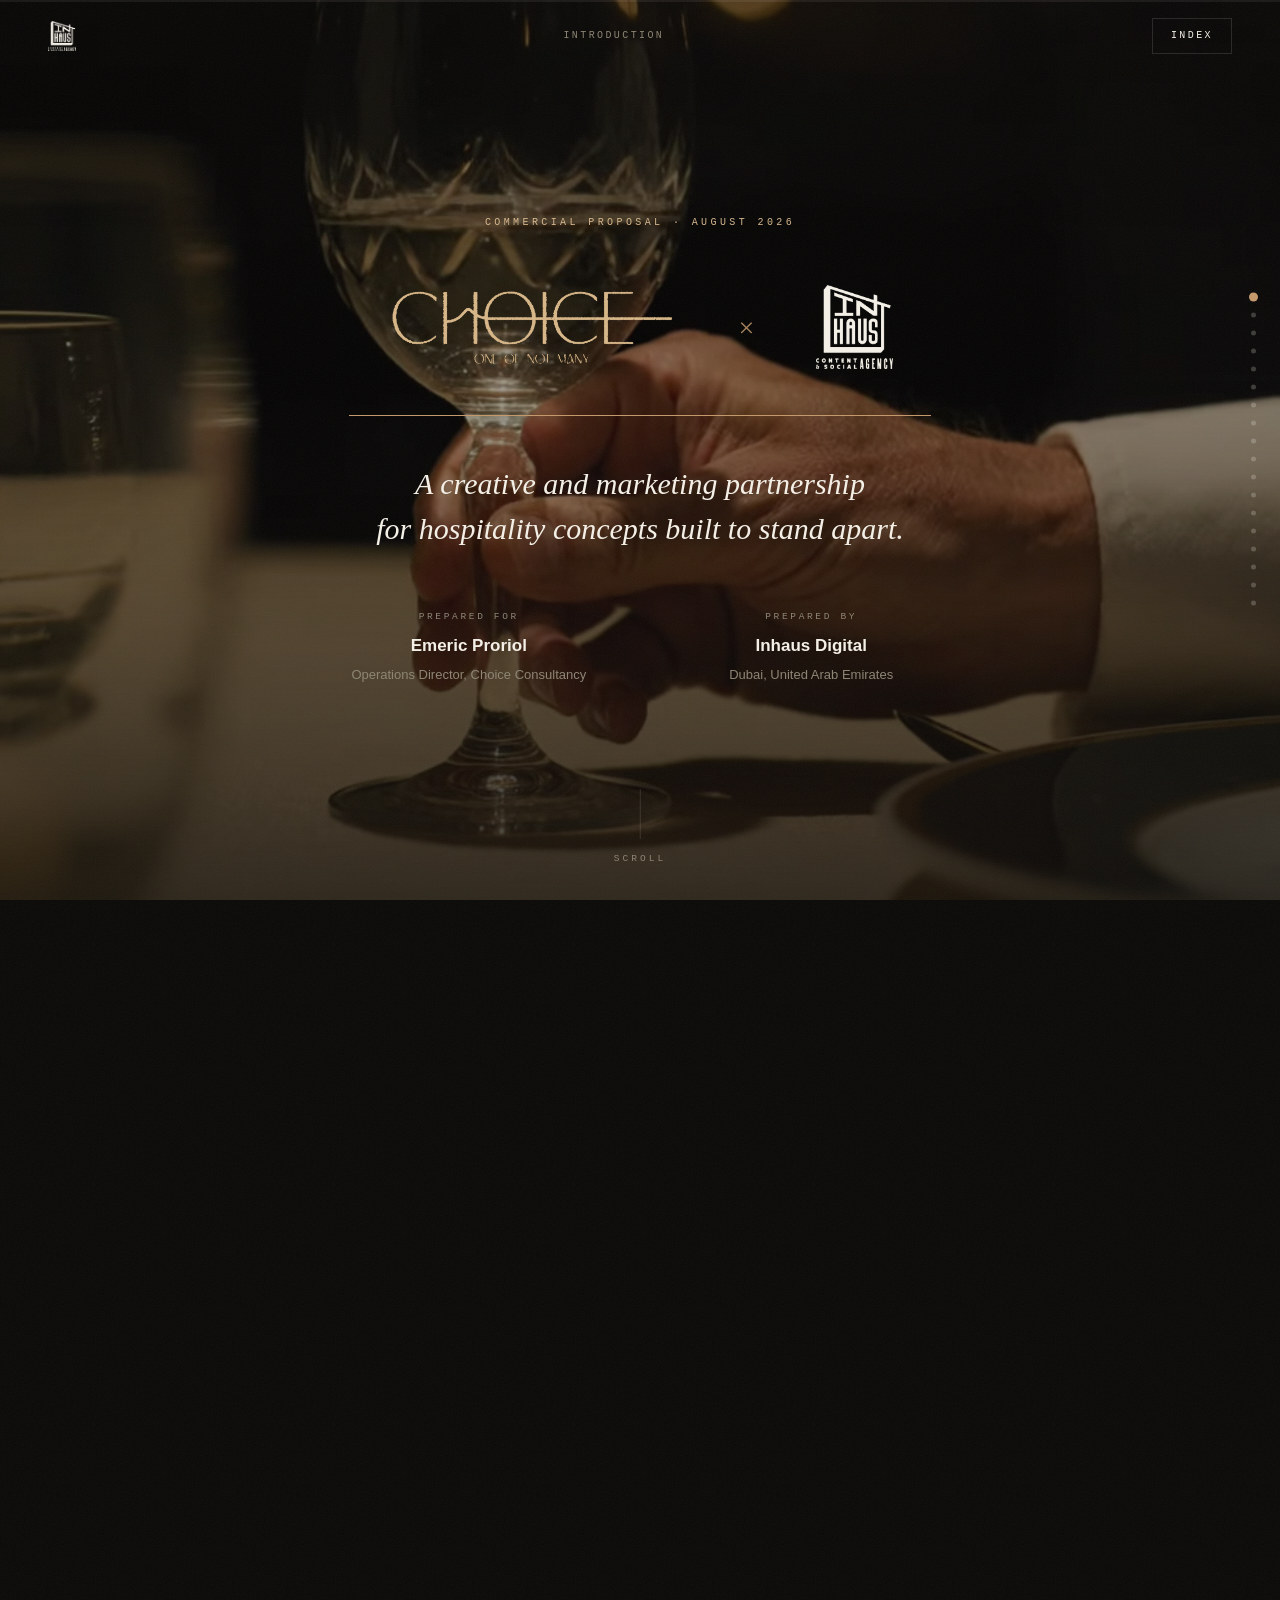
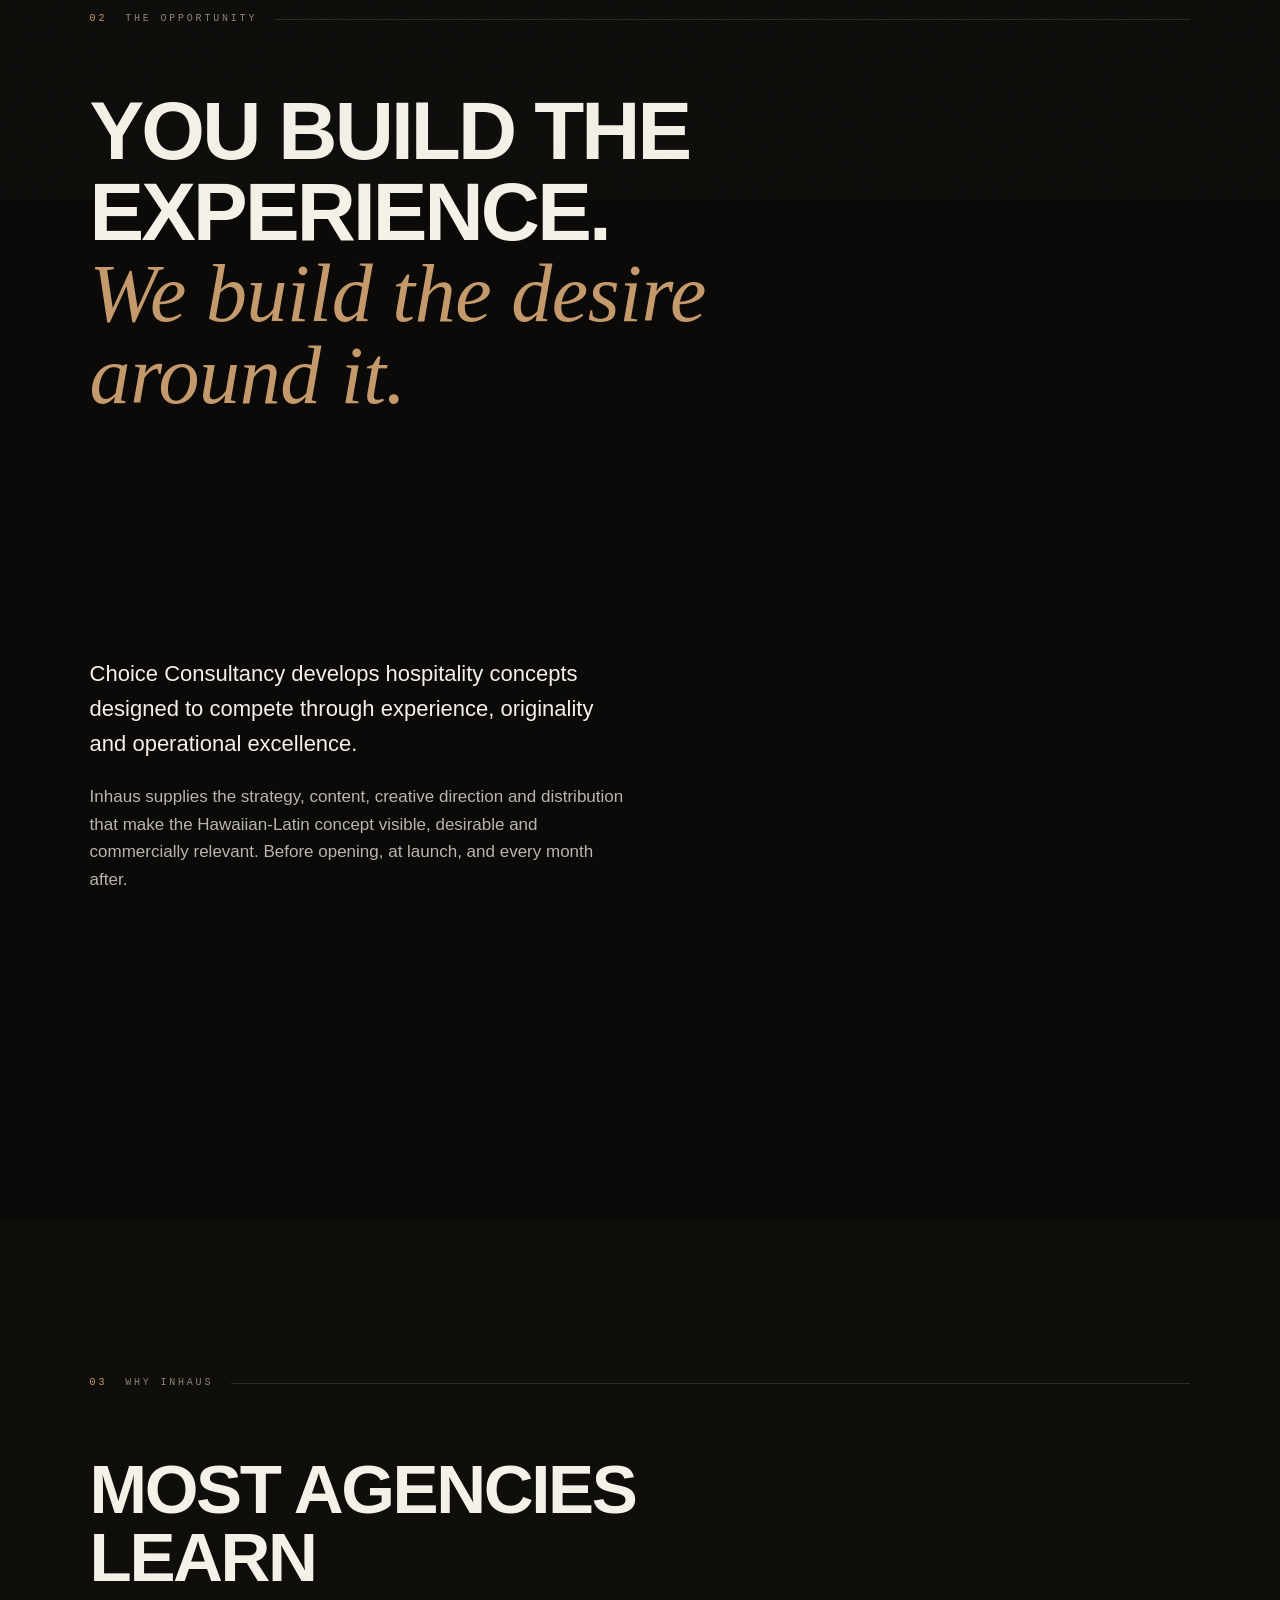
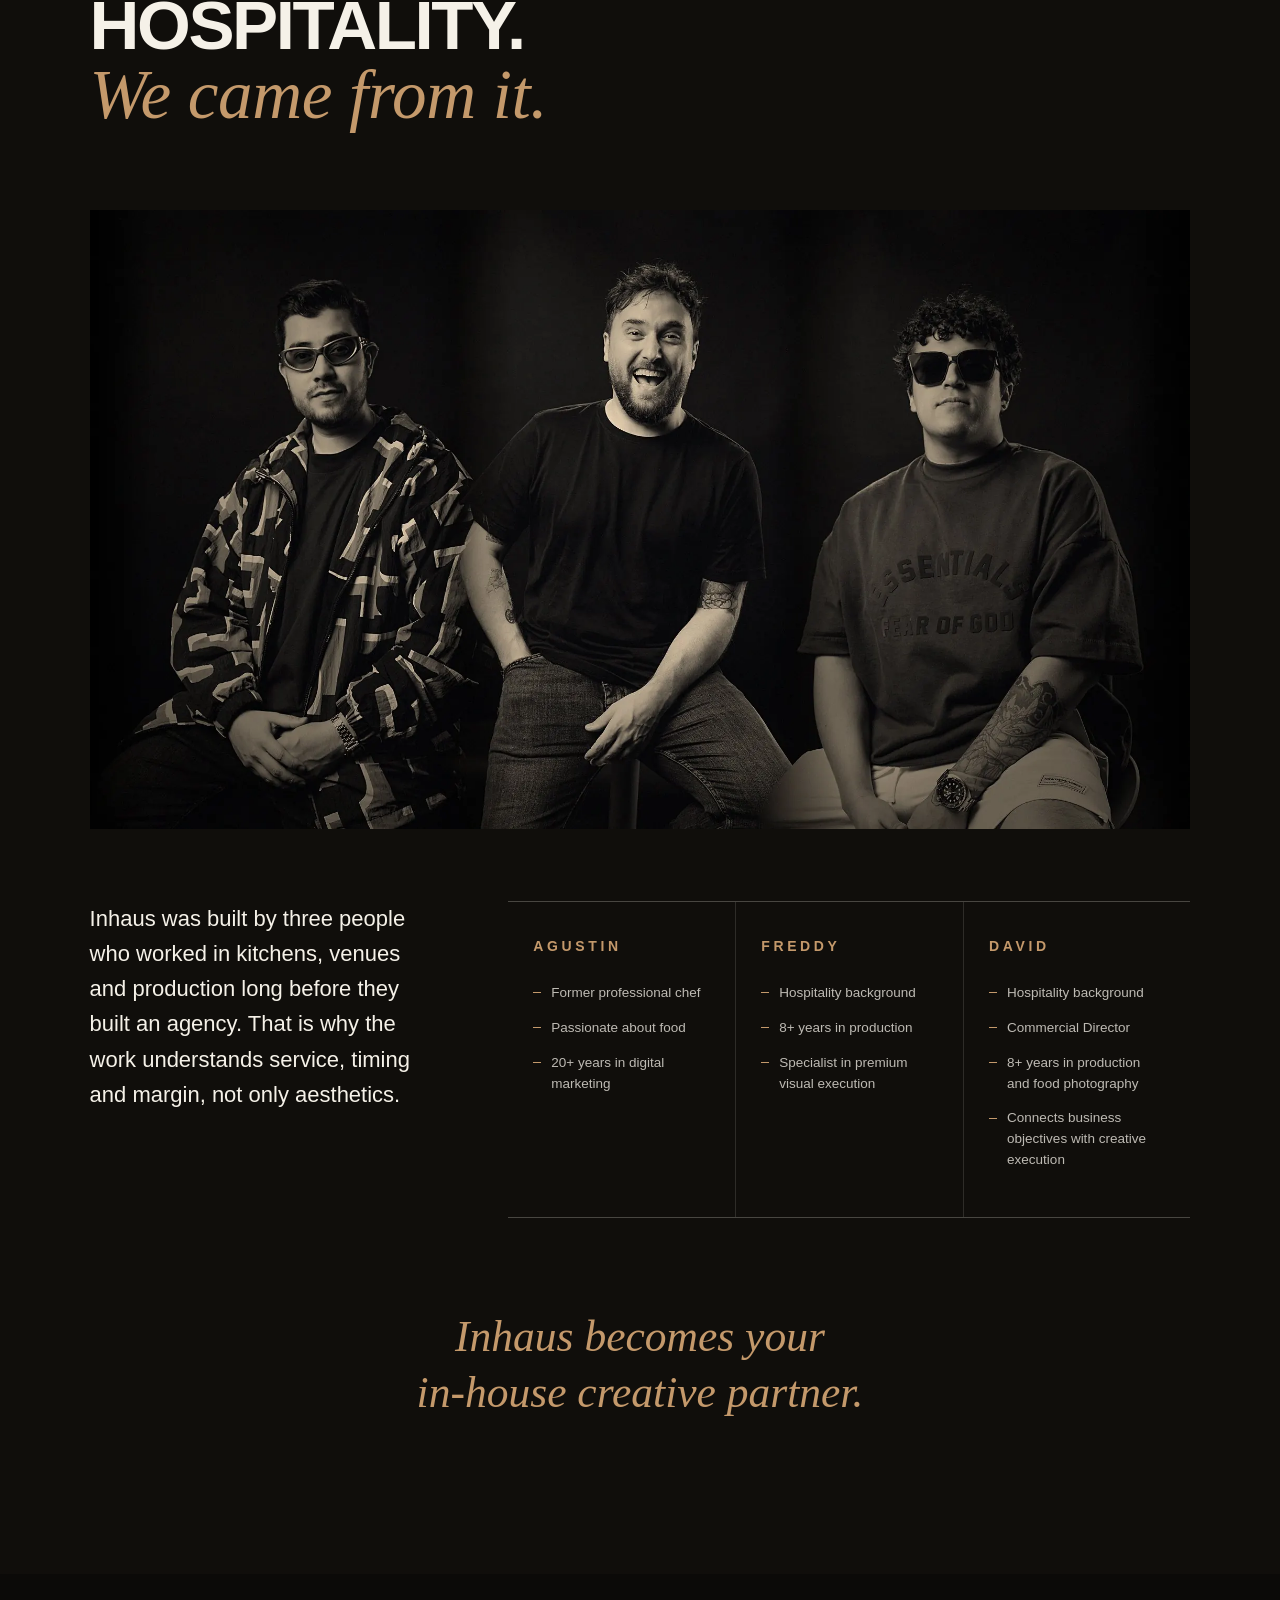
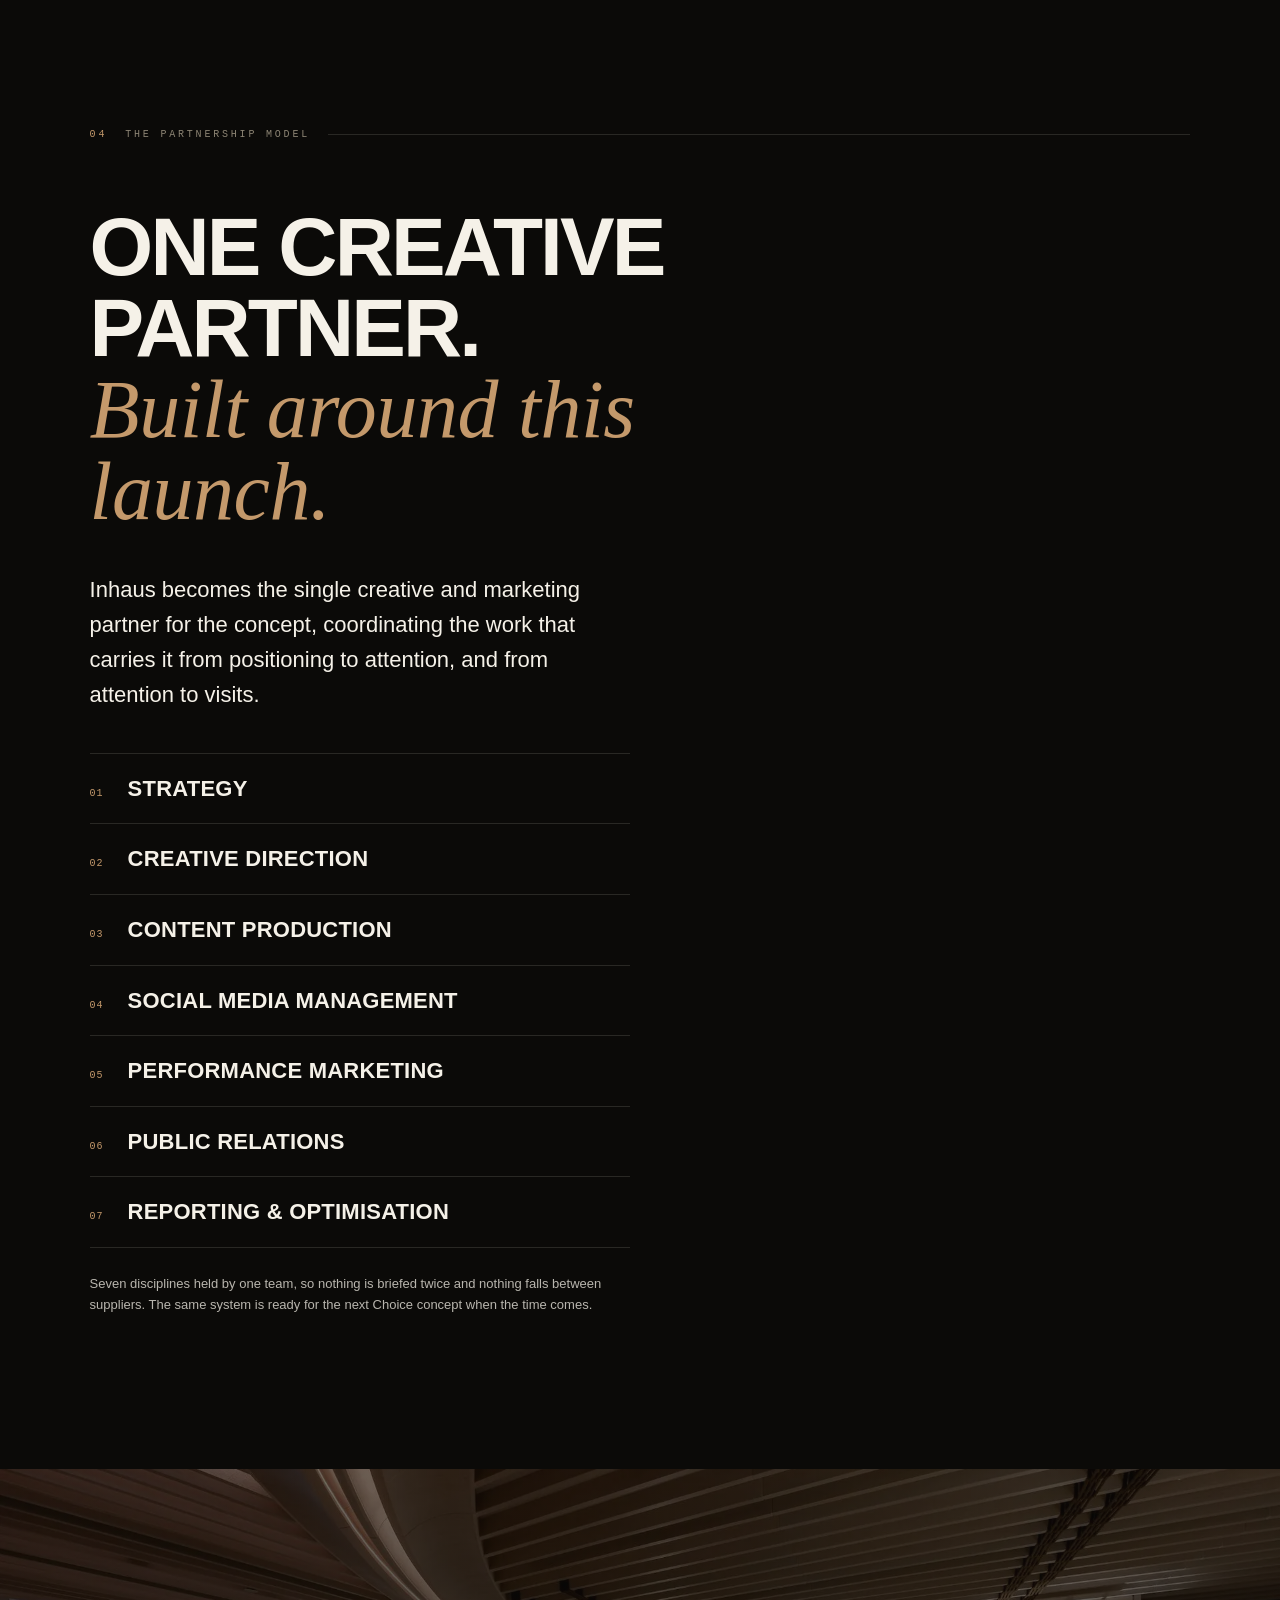
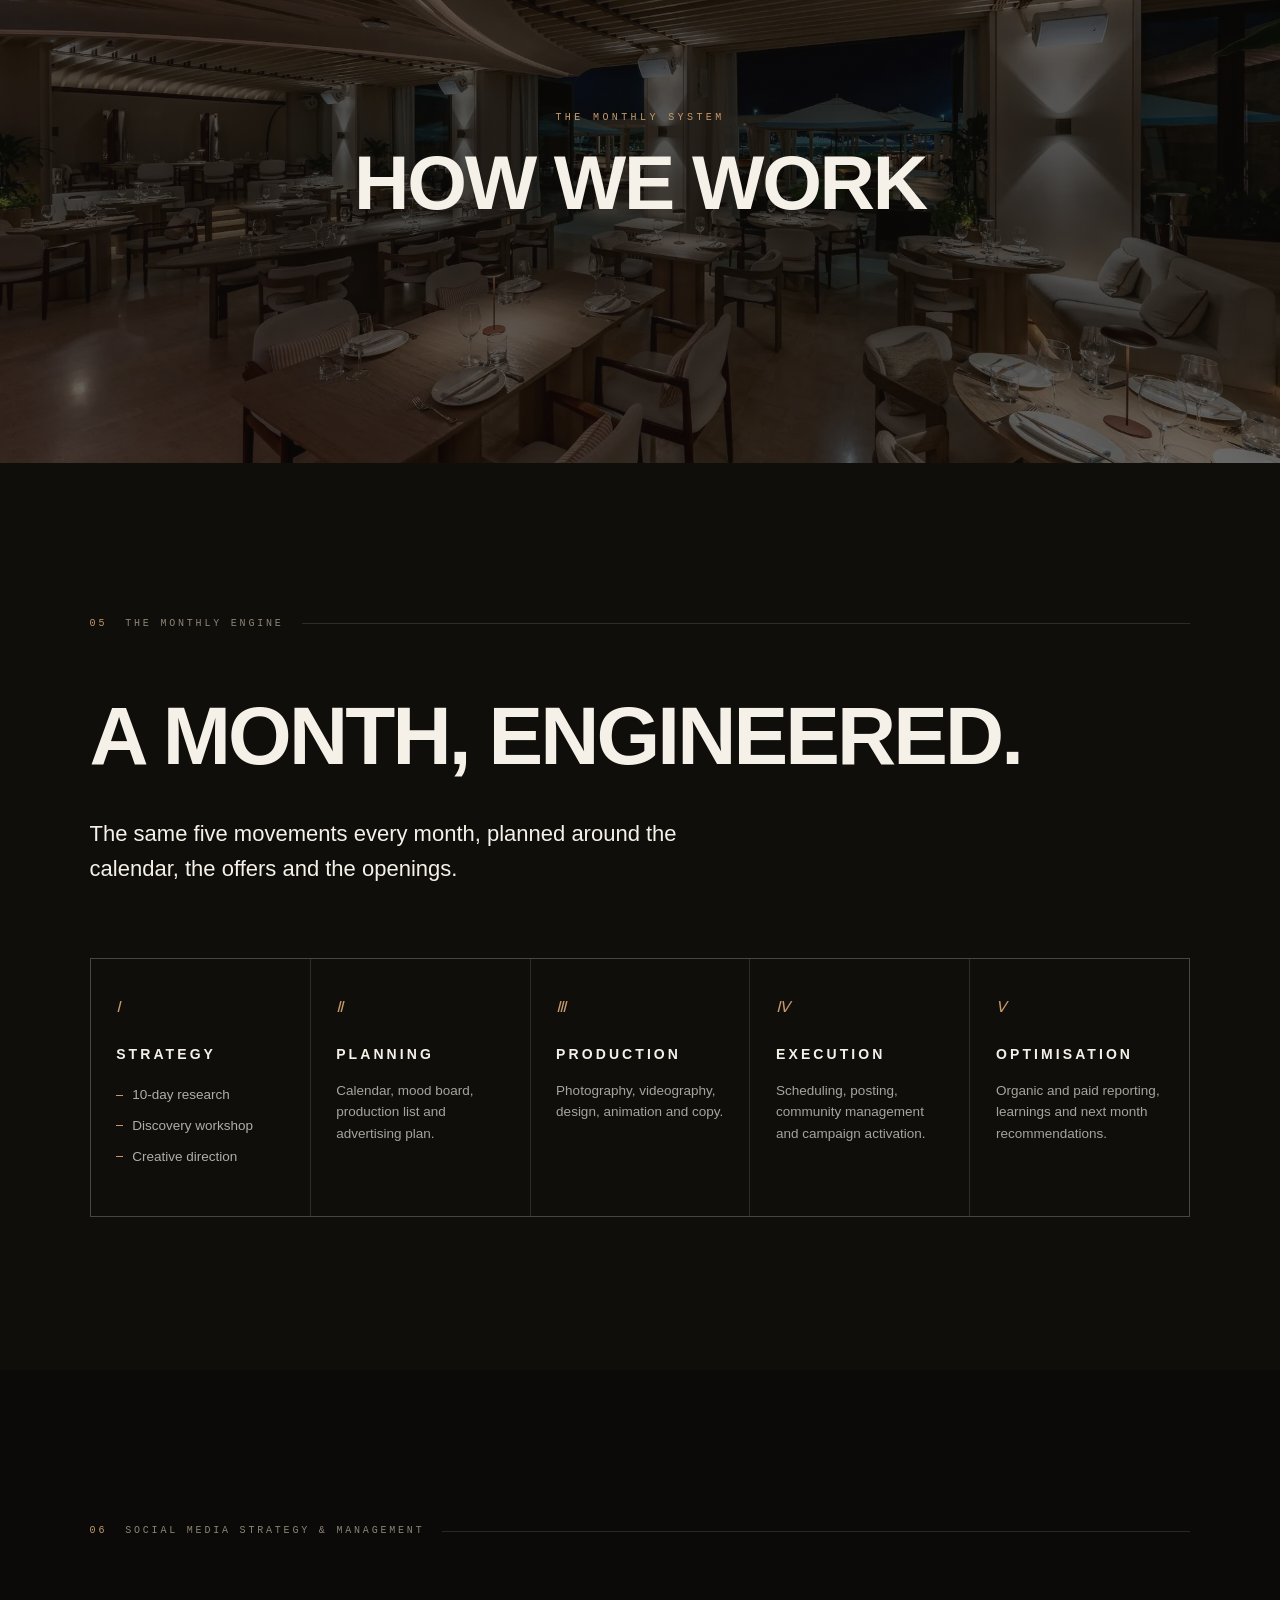
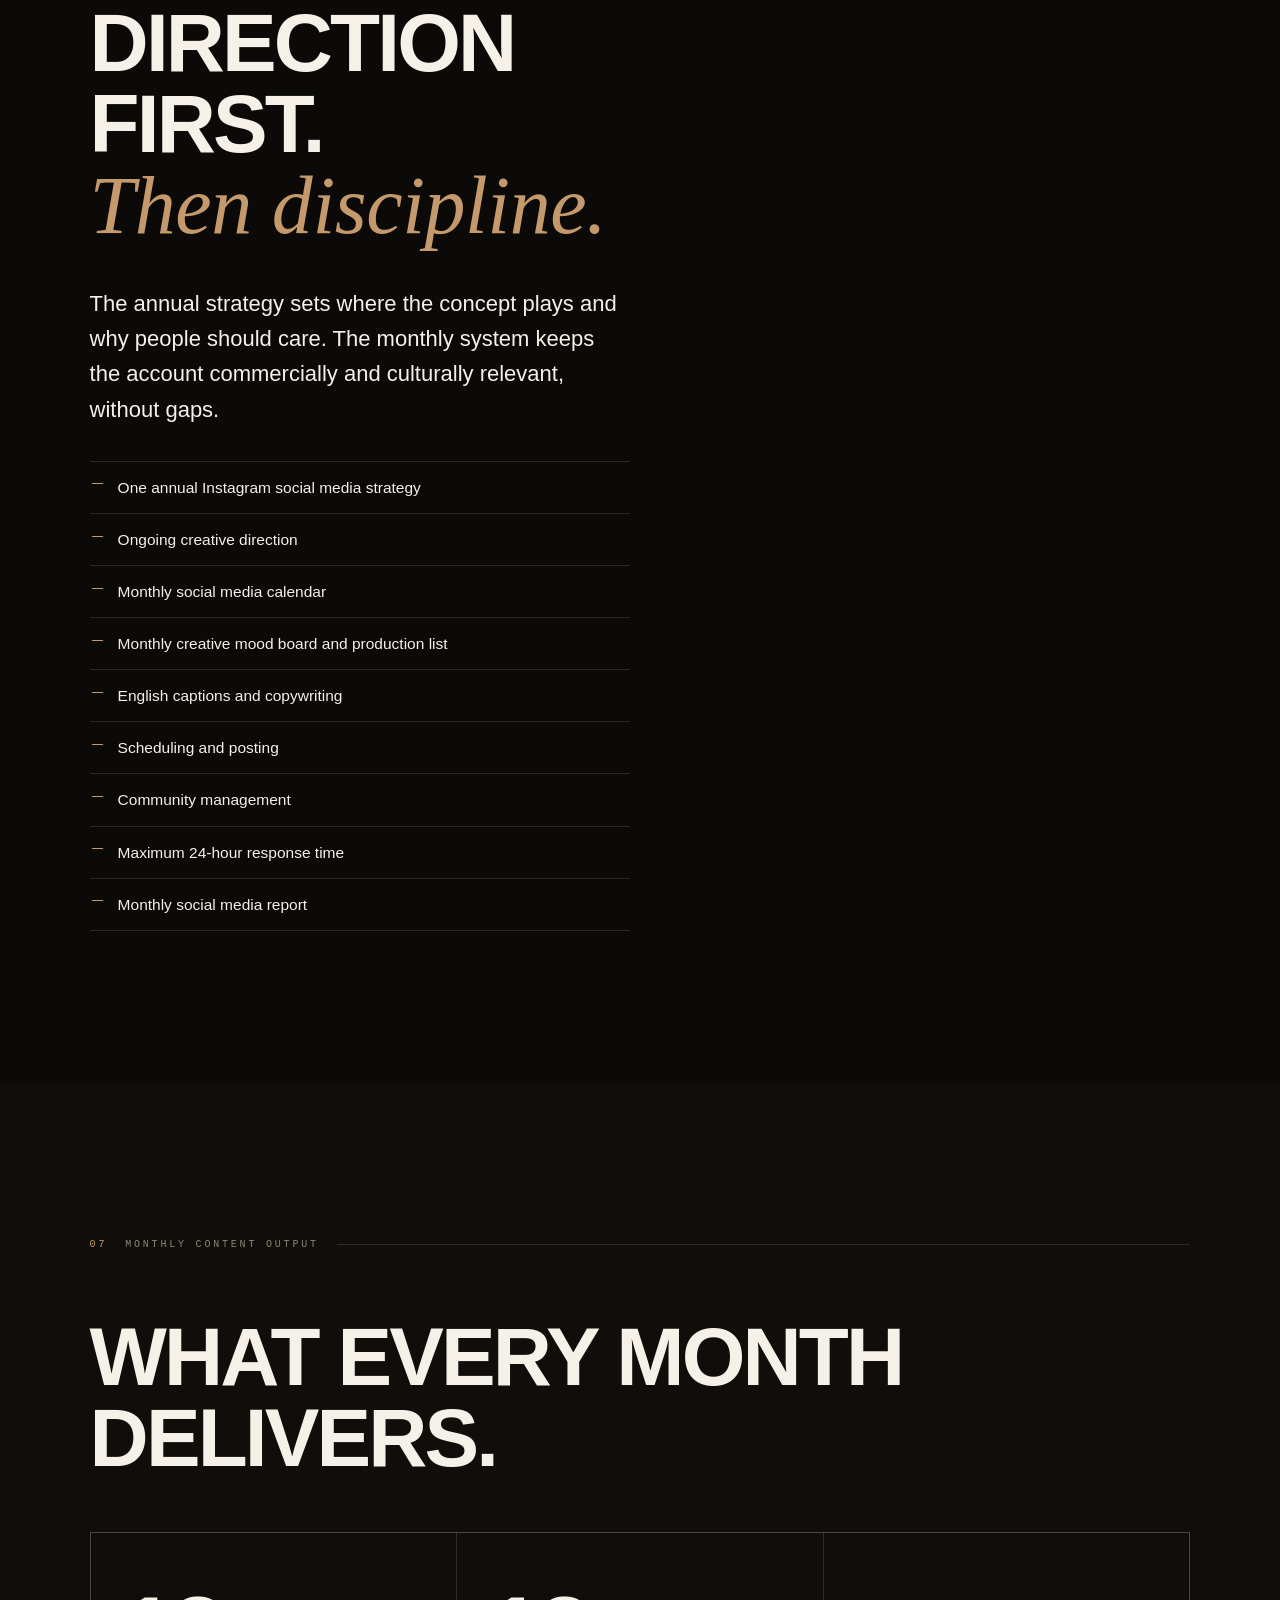
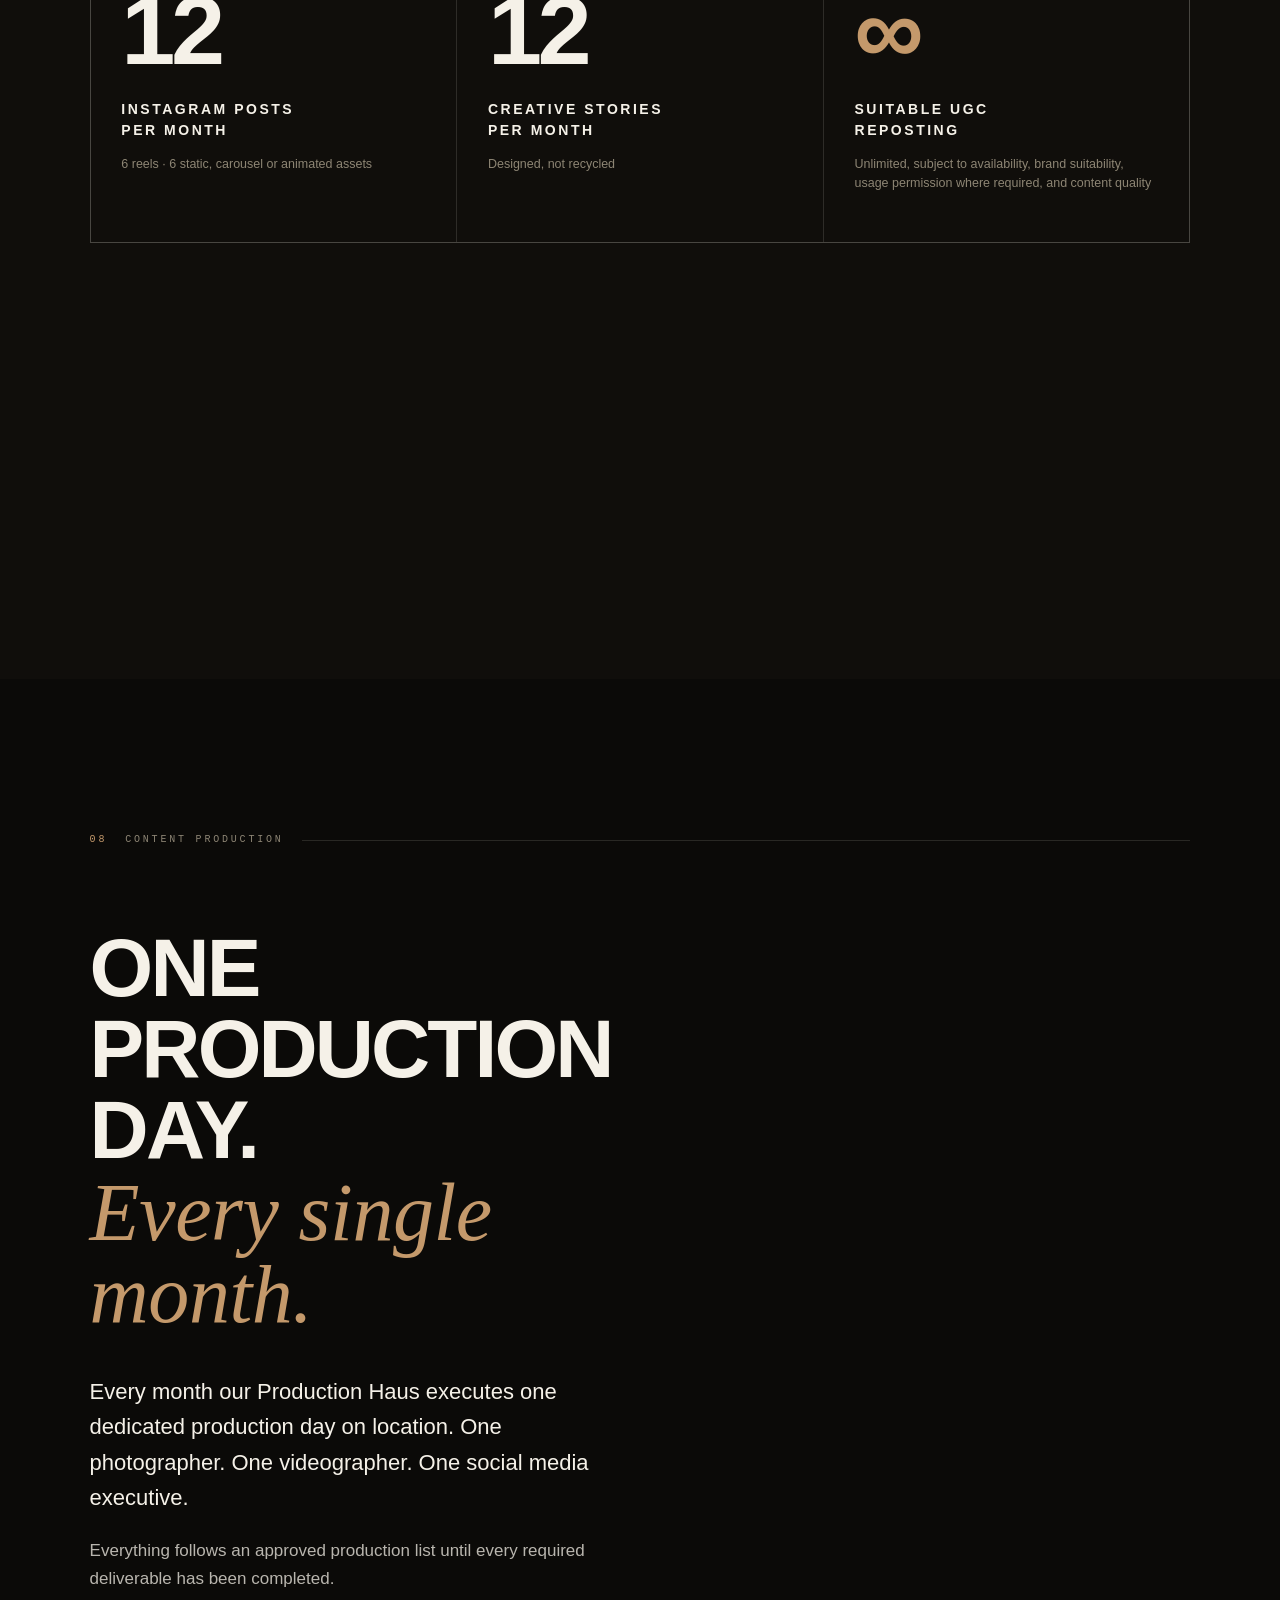
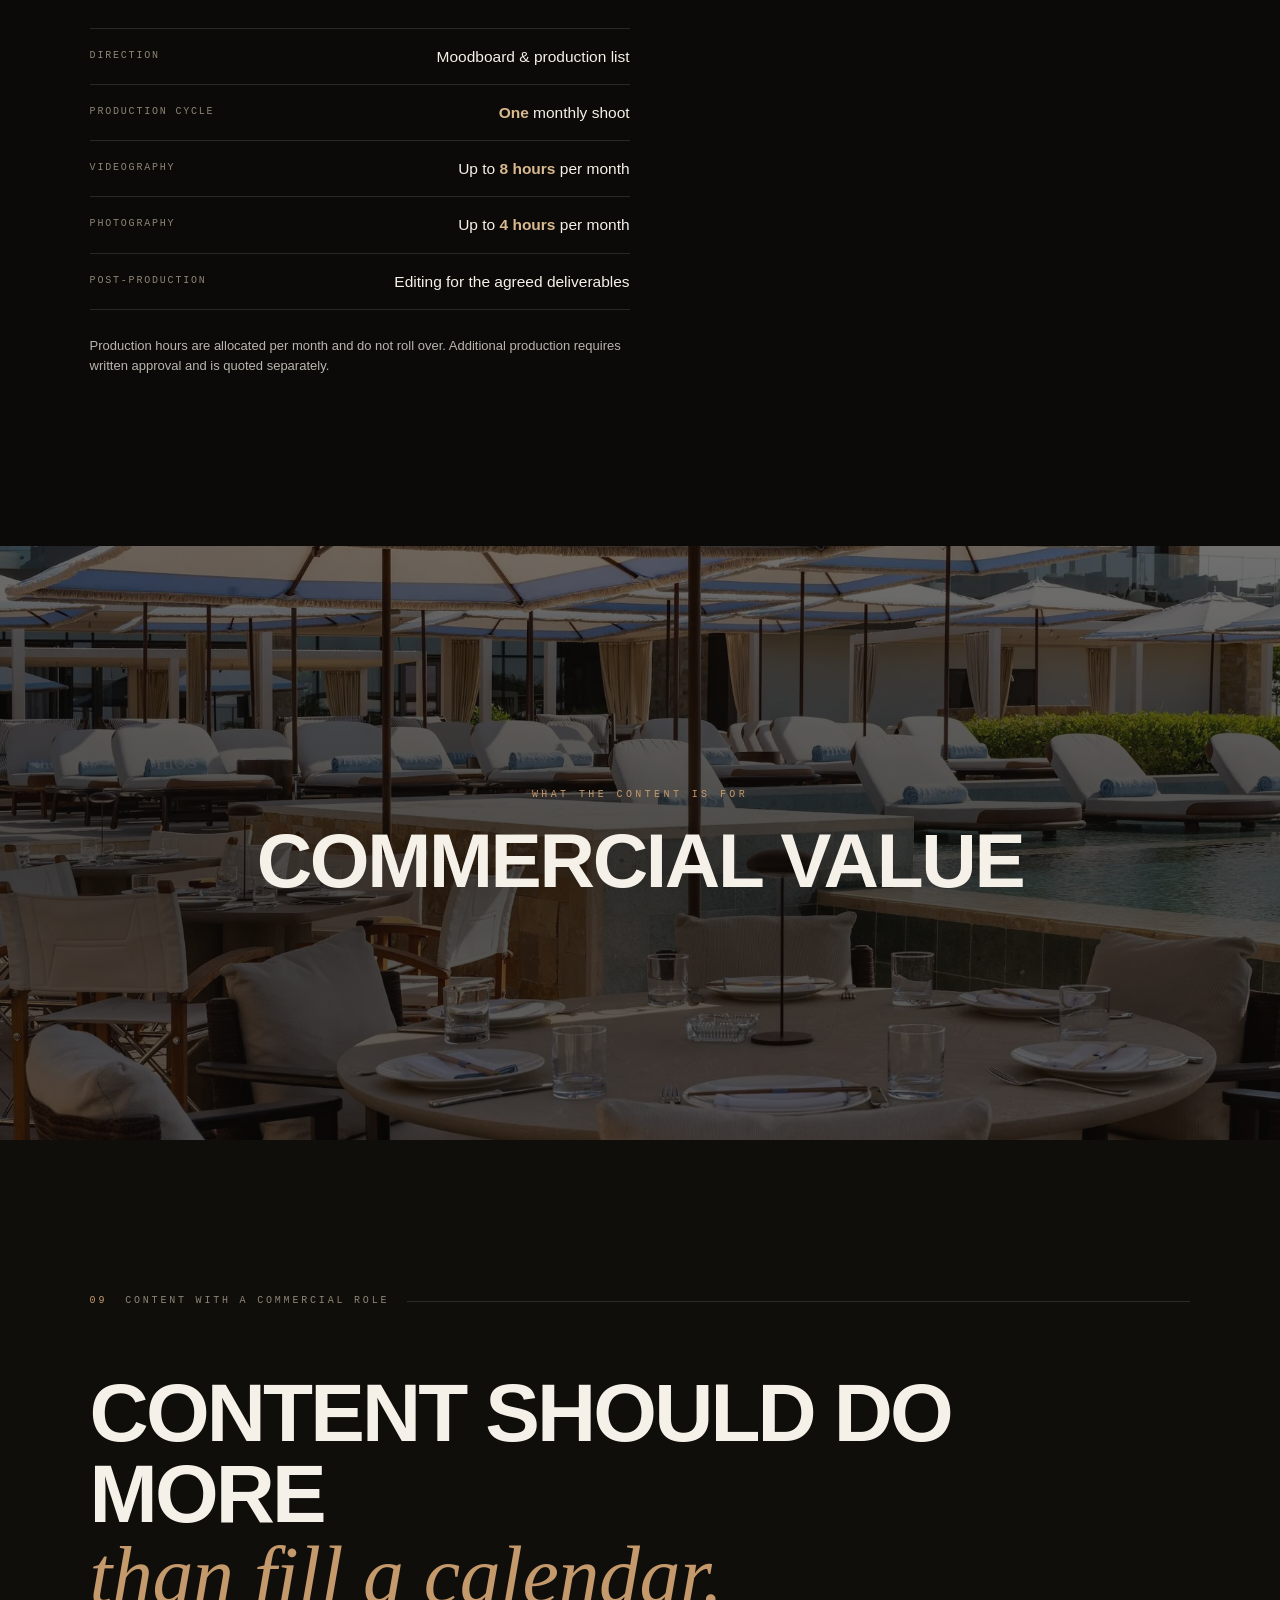
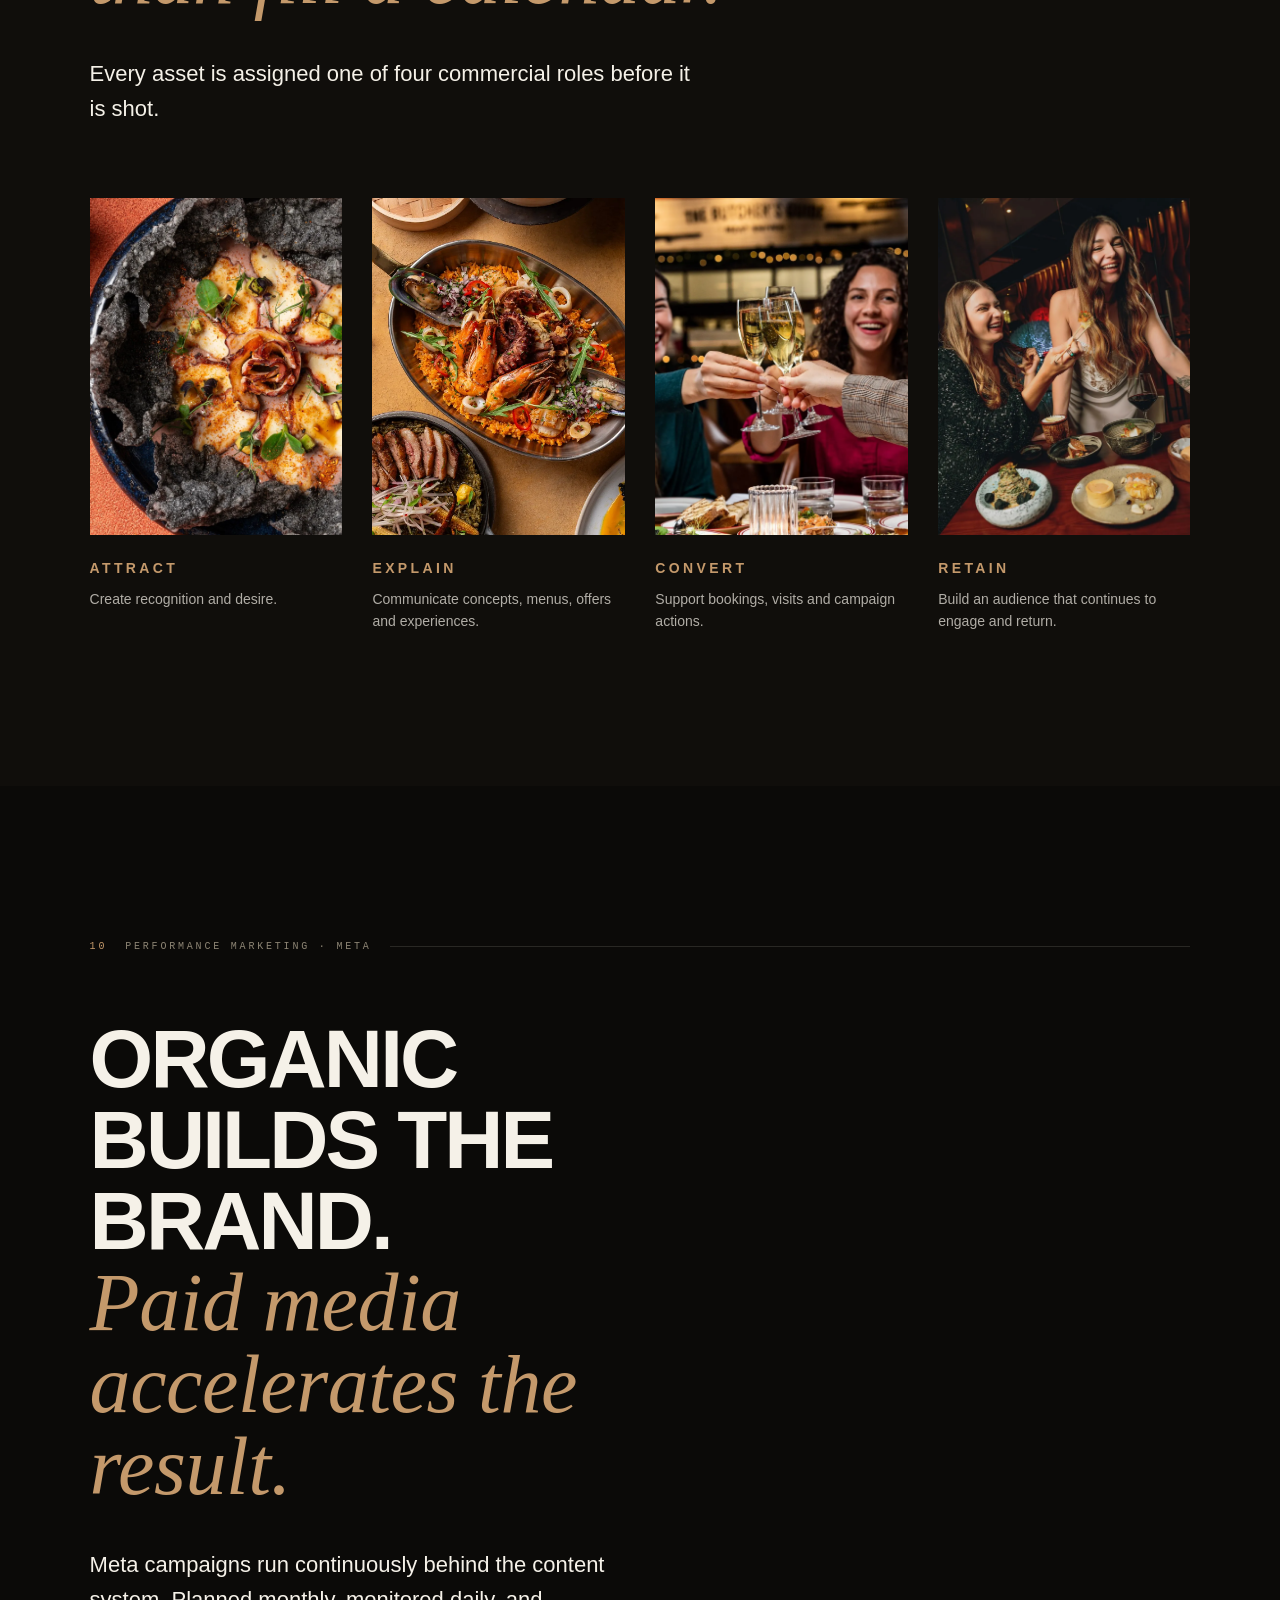
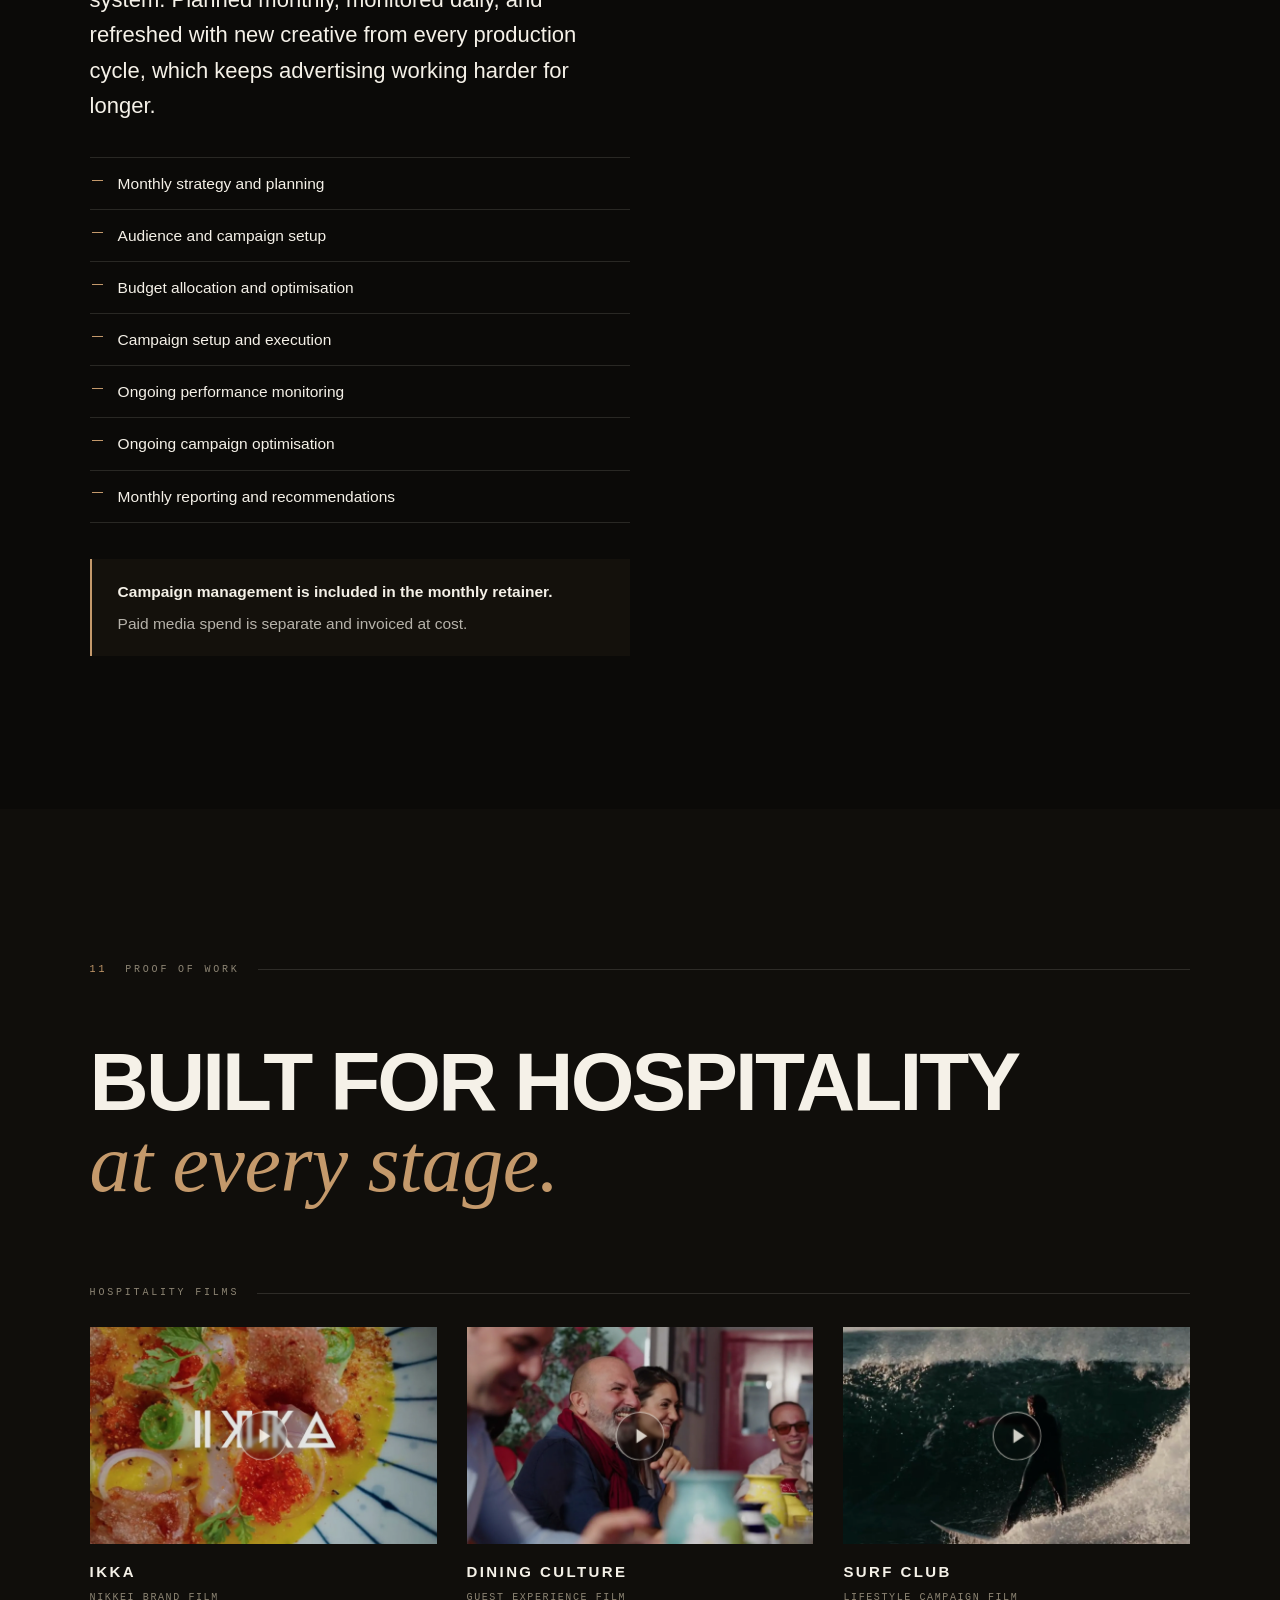
==== commit 5a26dde3: "Add files via upload" ====
--- a/index.html
+++ b/index.html
@@ -8,7 +8,7 @@
 <meta name="description" content="A creative, content and marketing partnership for hospitality concepts built to stand apart. Prepared for Choice Consultancy by Inhaus Digital.">
 <link rel="icon" type="image/png" href="assets/logos/choice-mark.png">
 <link rel="preload" as="image" href="assets/posters/opening.jpg">
-<link rel="stylesheet" href="css/styles.css">
+<link rel="stylesheet" href="css/styles.css?v=20260803-2354">
 </head>
 <body>
 
@@ -662,6 +662,6 @@
 </main>
 
 <div class="grain" aria-hidden="true"></div>
-<script src="js/main.js"></script>
+<script src="js/main.js?v=20260803-2354"></script>
 </body>
 </html>
--- a/css/styles.css
+++ b/css/styles.css
@@ -123,8 +123,8 @@
 #heroLine { display: block; height: 100%; width: 0; background: var(--champagne); transition: width 2.4s var(--ease); }
 .hero-sub { font-family: var(--serif); font-style: italic; font-size: clamp(20px, 2.5vw, 30px); line-height: 1.48; margin-bottom: 58px; }
 .hero-meta, .close-meta { display: flex; justify-content: center; gap: clamp(36px, 8vw, 130px); text-align: left; flex-wrap: wrap; }
-.hero-meta { text-align: center; }
-.hero-meta > div { min-width: min(260px, 100%); }
+.hero-meta { display: grid !important; grid-template-columns: repeat(2, minmax(240px, 1fr)); align-items: start; gap: clamp(36px, 8vw, 130px); width: min(760px, 100%); margin: 0 auto; text-align: center; }
+.hero-meta > div { min-width: 0; }
 .meta-label { display: block; font-family: var(--mono); font-size: 9.5px; letter-spacing: .28em; text-transform: uppercase; color: var(--stone); margin-bottom: 8px; }
 .meta-value { display: block; font-weight: 800; font-size: 17px; }
 .meta-small { display: block; font-size: 13px; color: var(--stone); margin-top: 4px; }
@@ -282,8 +282,10 @@
 
 /* Roles */
 .roles { display: grid; grid-template-columns: repeat(4, 1fr); gap: clamp(16px, 2.4vw, 32px); margin-top: clamp(38px, 6vh, 66px); }
-.role figure { overflow: hidden; margin-bottom: 22px; }
-.role img { width: 100%; aspect-ratio: 3 / 4; object-fit: cover; }
+.role.reveal-img { clip-path: none; }
+.role.reveal-img img { transform: none; }
+.role figure { overflow: hidden; margin-bottom: 22px; aspect-ratio: 3 / 4; background: rgba(245,241,232,.05); }
+.role img { display: block; width: 100%; height: 100%; object-fit: cover; }
 .role h3 { font-weight: 800; font-size: 14px; letter-spacing: .24em; text-transform: uppercase; color: var(--champagne); margin-bottom: 10px; }
 .role p { font-size: 14px; color: rgba(245,241,232,.7); line-height: 1.55; }
 
@@ -296,6 +298,8 @@
 .gallery-label { font-family: var(--mono); font-size: 10px; letter-spacing: .28em; text-transform: uppercase; color: var(--stone); margin: clamp(56px, 9vh, 100px) 0 26px; display: flex; align-items: center; gap: 18px; }
 .gallery-label:first-of-type { margin-top: 0; }
 .photo-grid { display: grid; grid-template-columns: repeat(4, 1fr); gap: 2px; }
+.photo-grid .reveal-img { clip-path: none; }
+.photo-grid .reveal-img img { transform: none; }
 .photo-grid figure { aspect-ratio: 1 / 1; background: rgba(245,241,232,.05); }
 .photo-grid img { display: block; width: 100%; height: 100%; object-fit: cover; }
 .gallery-label::after { content: ""; flex: 1; height: 1px; background: var(--line); }
@@ -465,6 +469,7 @@
   .terms-grid { gap: 0; }
   .terms-grid ul + ul { border-top: 0; }
   .topbar-phase { display: none; }
+  .hero-meta { grid-template-columns: 1fr; gap: 28px; }
   .close-meta { flex-direction: column; align-items: center; text-align: center; gap: 28px; }
   .close-lockup { flex-direction: column; gap: 22px; }
   .editorial-inset { width: 52%; margin: -16% 0 0 auto; }
